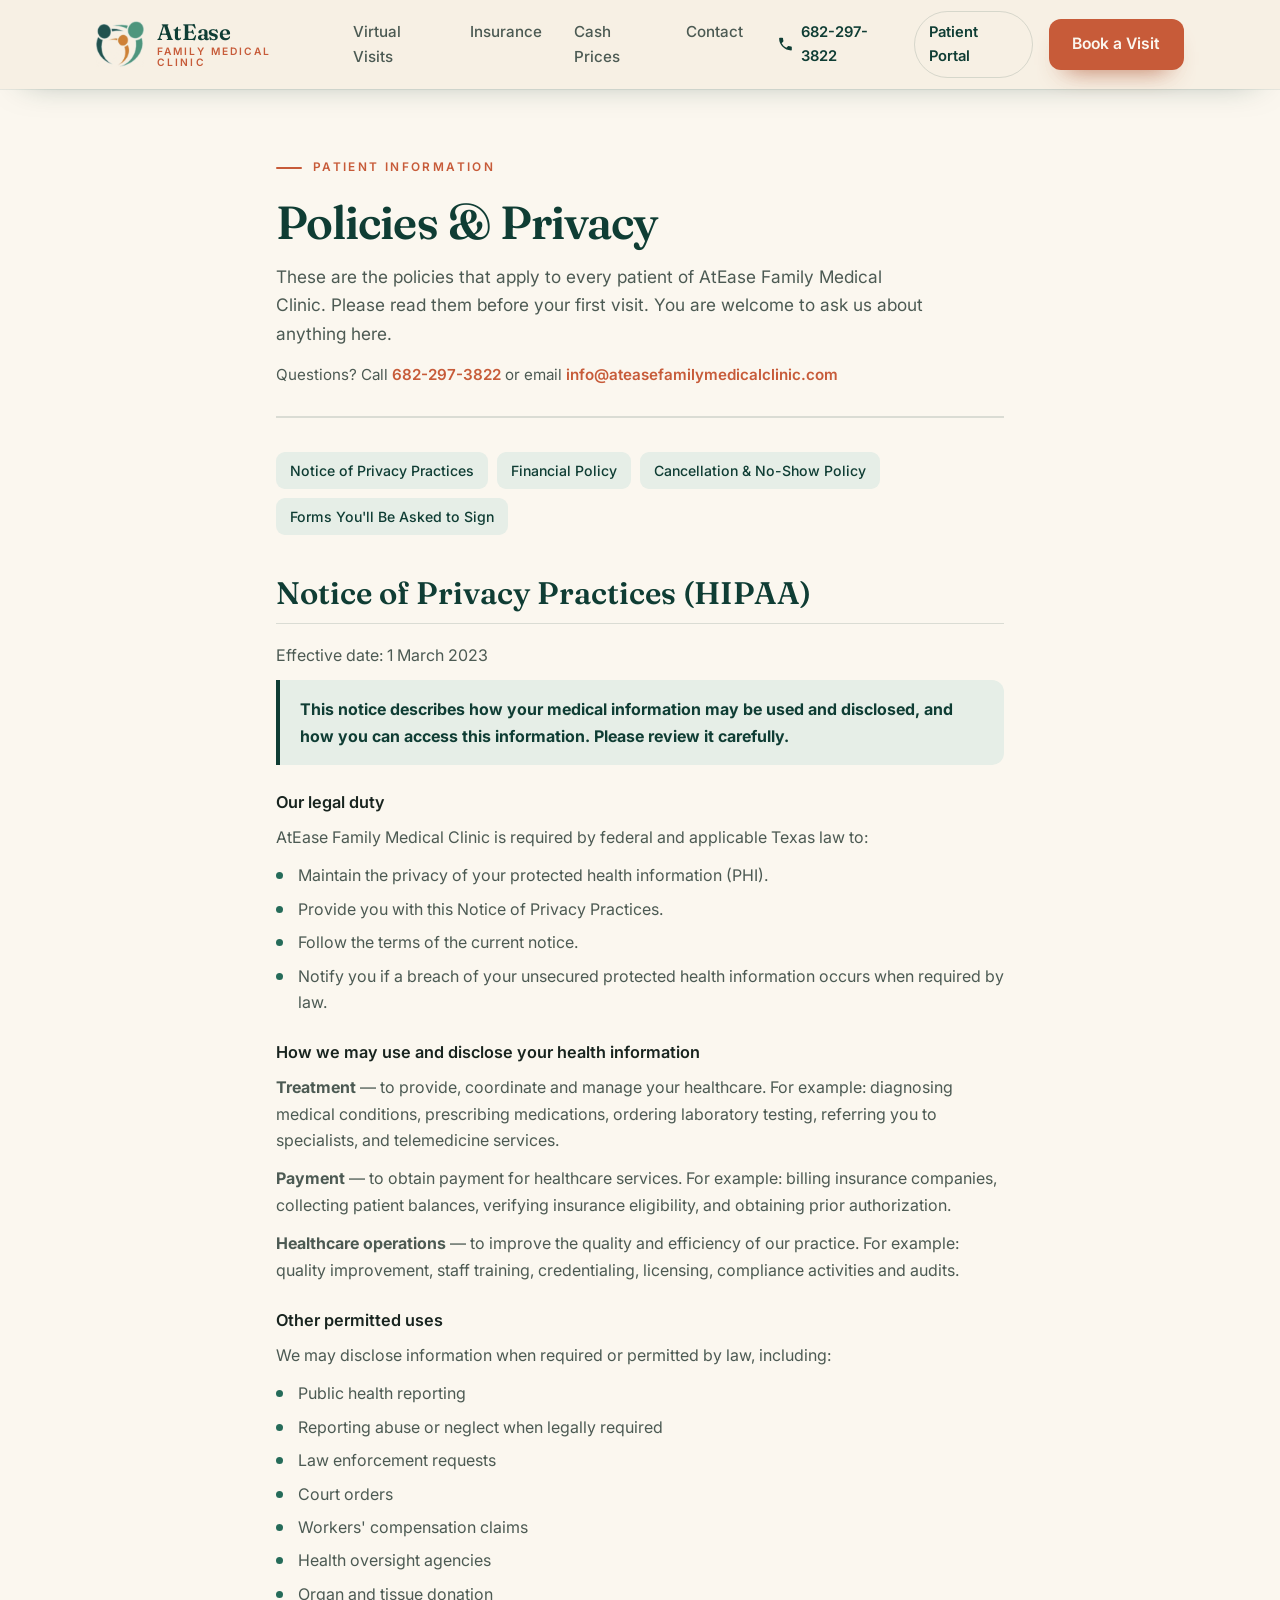
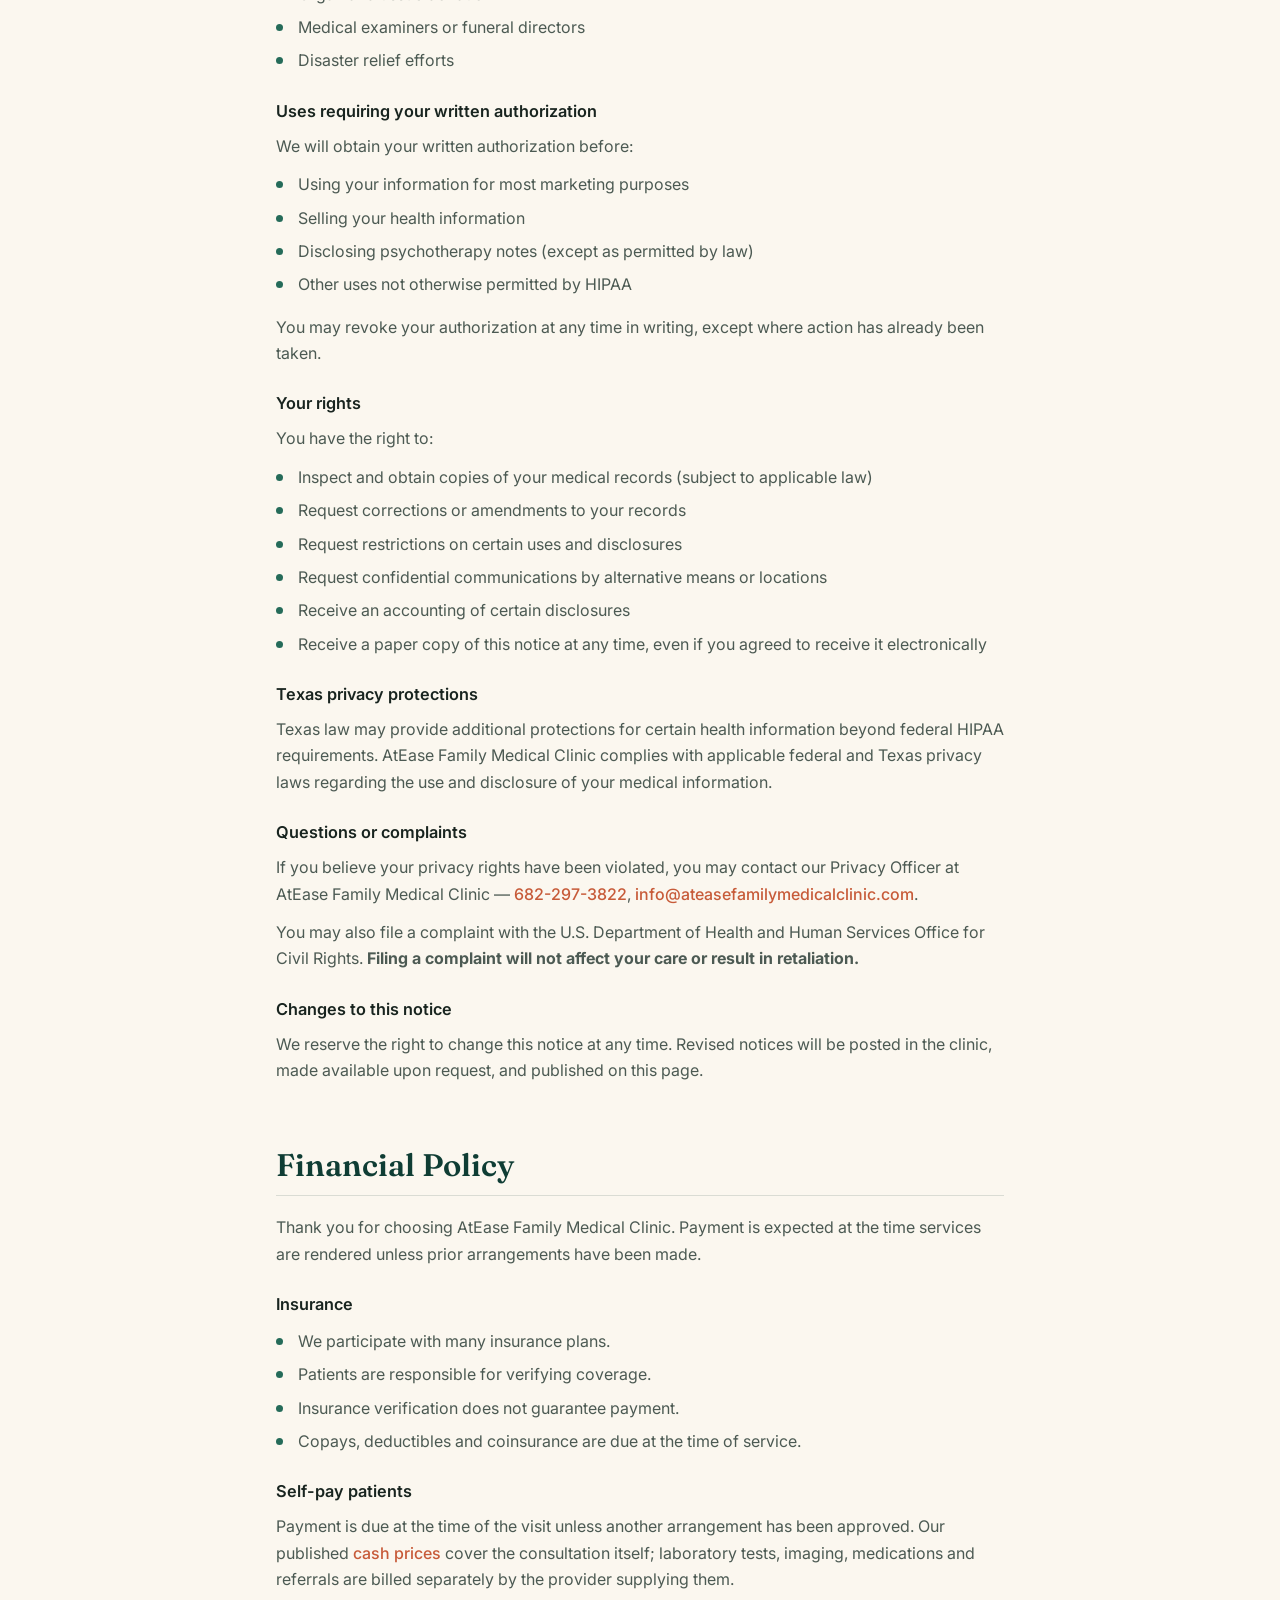
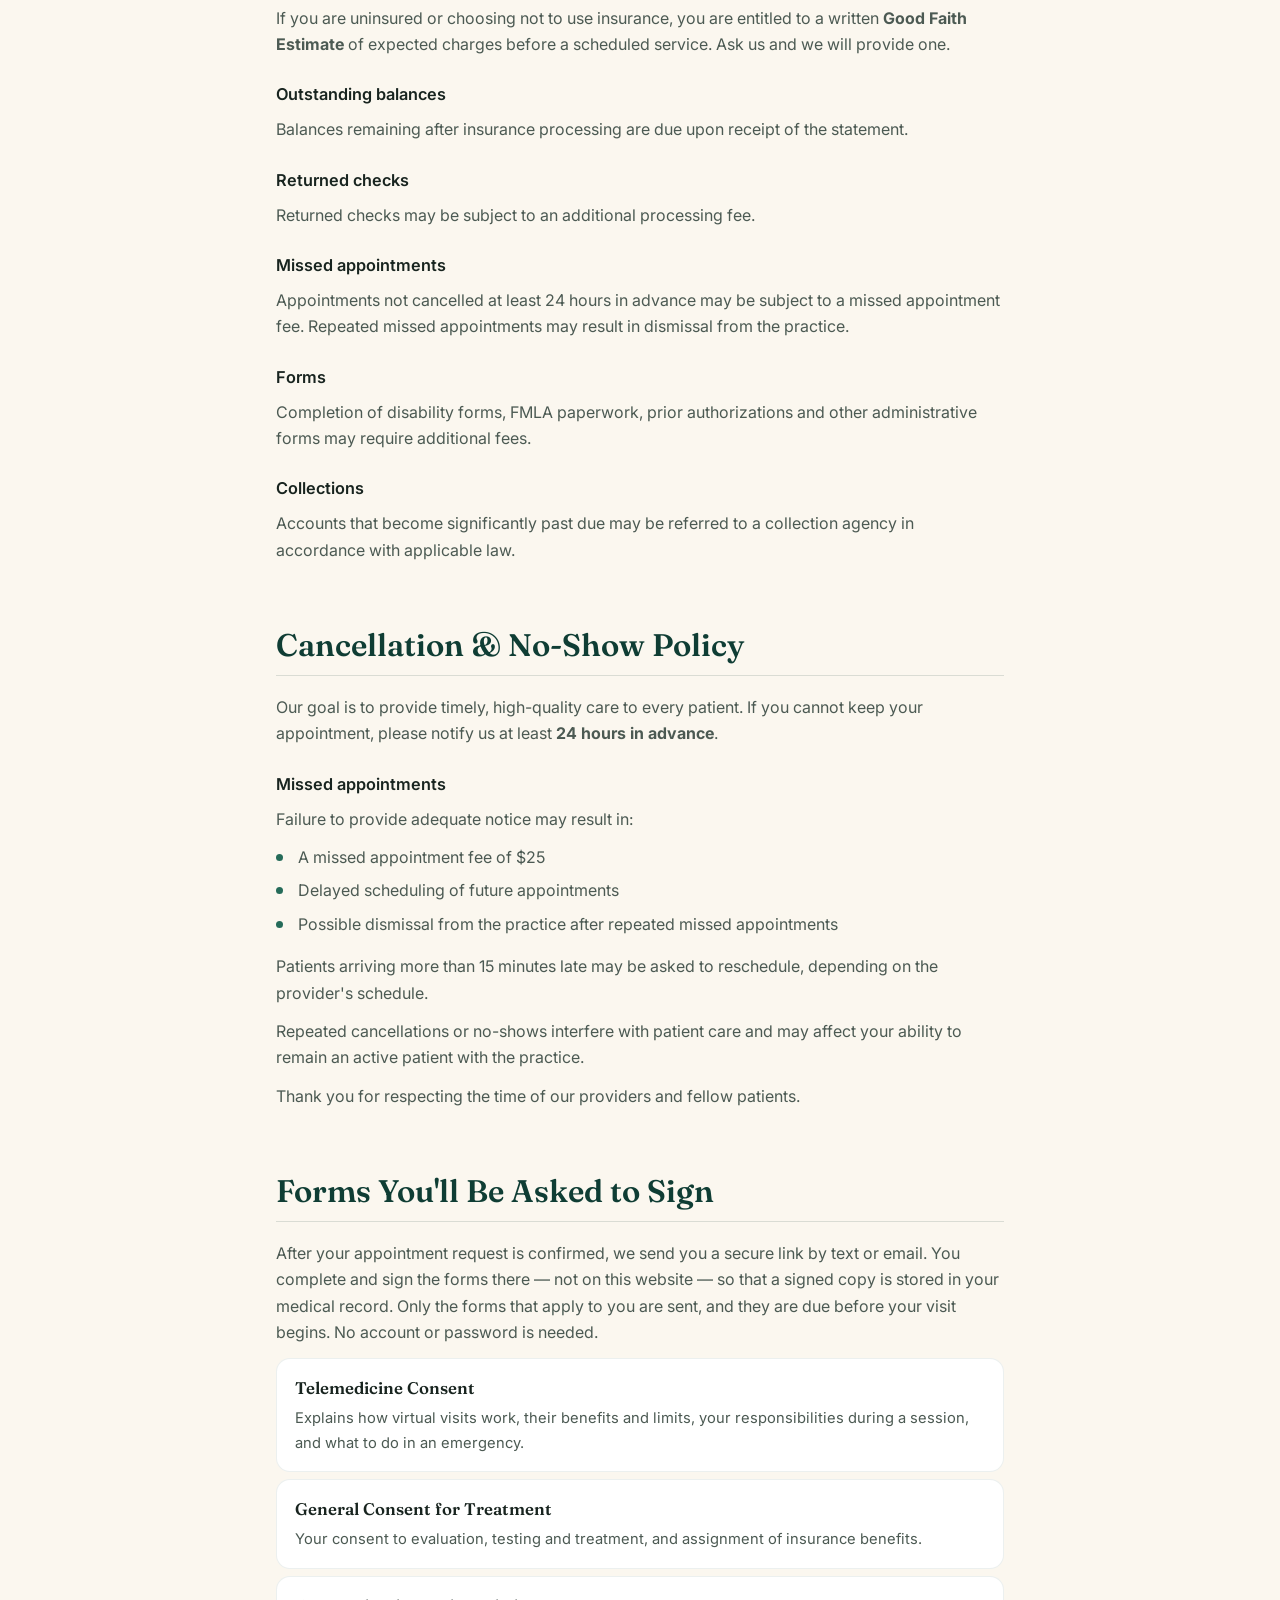
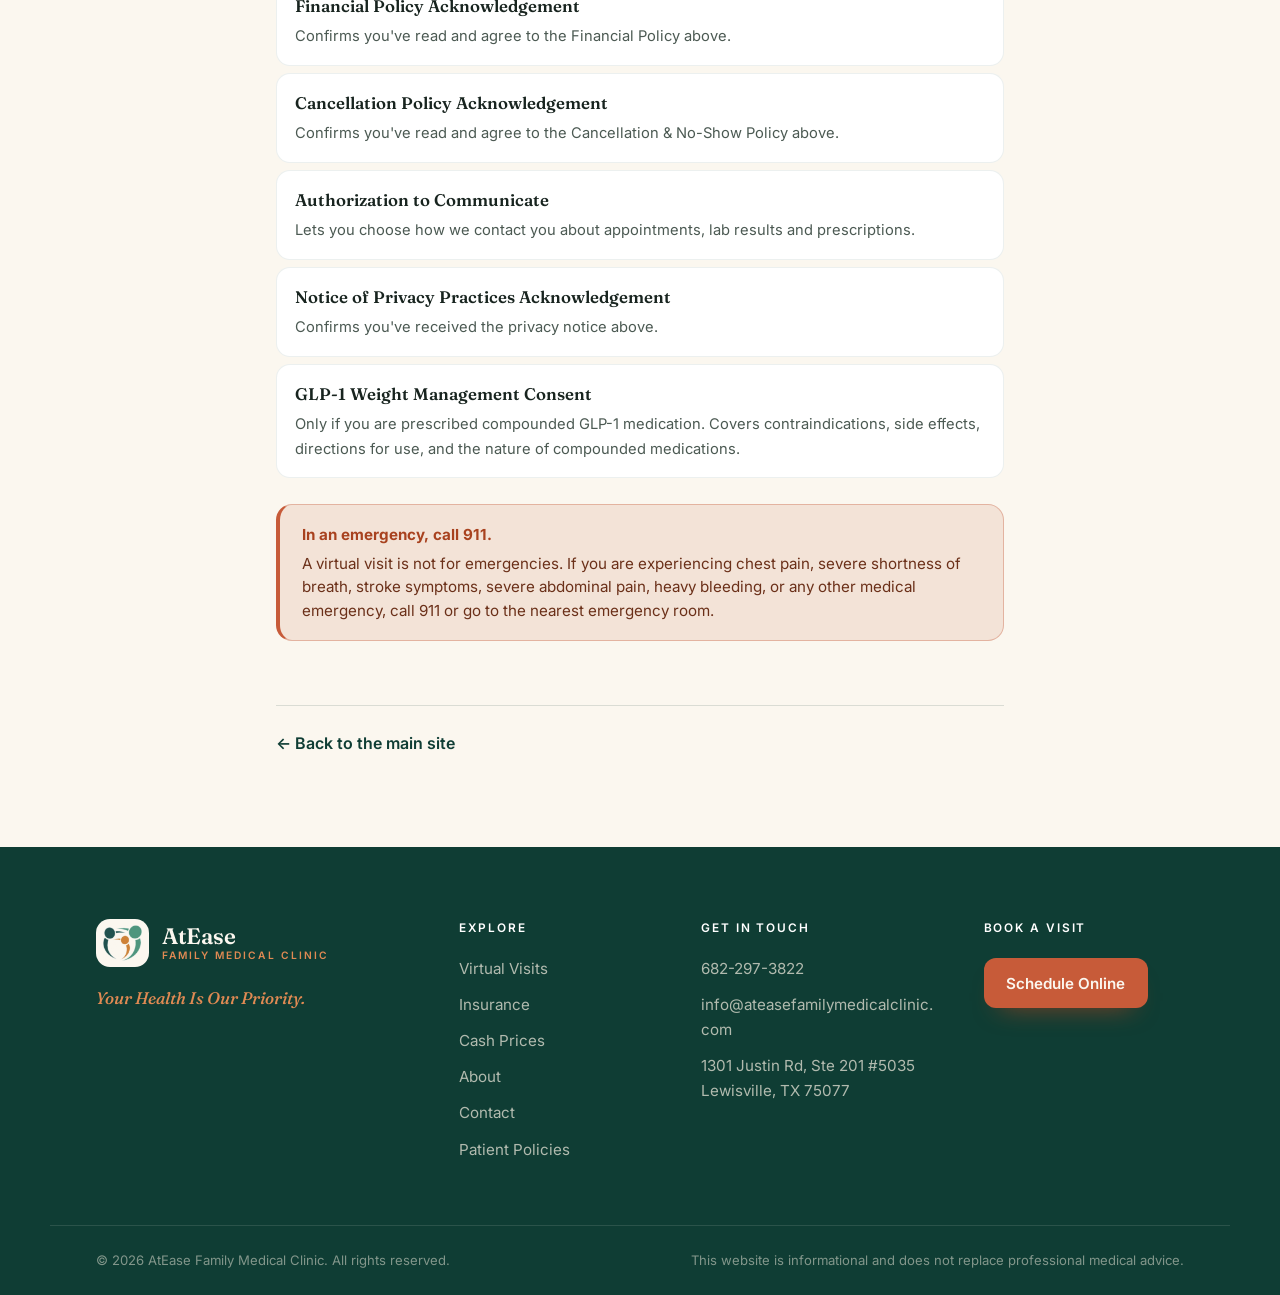
==== policies.html @ 47217fd1 "Switch booking from CharmHealth to Tebra - clinic-config.js: TEBRA_EMBED_URL points at the Tebra sch" ====
<!DOCTYPE html>
<html lang="en">
<head>
<meta charset="UTF-8" />
<meta name="viewport" content="width=device-width, initial-scale=1.0" />
<title>Patient Policies &amp; Privacy — AtEase Family Medical Clinic</title>
<meta name="description" content="Notice of Privacy Practices, Financial Policy and Cancellation Policy for AtEase Family Medical Clinic, Lewisville, TX." />
<meta name="robots" content="index, follow" />

<meta property="og:title" content="Patient Policies &amp; Privacy — AtEase Family Medical Clinic" />
<meta property="og:type" content="website" />
<meta property="og:url" content="https://ateasefamilymedicalclinic.com/policies.html" />
<meta property="og:image" content="https://ateasefamilymedicalclinic.com/og-image.png" />
<meta name="twitter:card" content="summary_large_image" />

<link rel="preconnect" href="https://fonts.googleapis.com" />
<link rel="preconnect" href="https://fonts.gstatic.com" crossorigin />
<link href="https://fonts.googleapis.com/css2?family=Fraunces:opsz,wght@9..144,400;9..144,500;9..144,600;9..144,700&family=Inter:wght@400;500;600;700&display=swap" rel="stylesheet" />
<link rel="stylesheet" href="styles.css" />
<link rel="icon" href="favicon.ico" sizes="any" />
<link rel="icon" type="image/png" sizes="32x32" href="favicon-32.png" />
<link rel="apple-touch-icon" href="apple-touch-icon.png" />
</head>
<body class="page-doc">

<!-- ===================== NAV ===================== -->
<header class="nav scrolled" id="nav">
  <div class="nav__inner">
    <a href="index.html#home" class="brand" aria-label="AtEase Family Medical Clinic home">
      <span class="brand__mark" aria-hidden="true">
        <img src="logo.png" alt="" width="133" height="123" decoding="async" />
      </span>
      <span class="brand__text">
        <span class="brand__name">AtEase</span>
        <span class="brand__sub">Family Medical Clinic</span>
      </span>
    </a>

    <nav class="nav__links" aria-label="Primary">
      <a href="index.html#services">Virtual Visits</a>
      <a href="index.html#insurance">Insurance</a>
      <a href="index.html#pricing">Cash Prices</a>
      <a href="index.html#contact">Contact</a>
    </nav>

    <div class="nav__actions">
      <a href="tel:6822973822" class="nav__phone" aria-label="Call the clinic">
        <svg viewBox="0 0 24 24" width="18" height="18" aria-hidden="true"><path fill="currentColor" d="M6.6 10.8a15 15 0 006.6 6.6l2.2-2.2a1 1 0 011-.24 11 11 0 003.5.56 1 1 0 011 1V20a1 1 0 01-1 1A17 17 0 013 4a1 1 0 011-1h3.5a1 1 0 011 1 11 11 0 00.56 3.5 1 1 0 01-.24 1z"/></svg>
        <span>682-297-3822</span>
      </a>
      <a href="#" class="nav__portal" data-portal-link target="_blank" rel="noopener">Patient Portal</a>
      <a href="index.html#book" class="btn btn--primary nav__book">Book a Visit</a>
    </div>
  </div>
</header>

<main class="doc">
  <div class="container">

    <div class="doc__head">
      <span class="section-tag">Patient Information</span>
      <h1 class="doc__title">Policies &amp; Privacy</h1>
      <p class="doc__lead">
        These are the policies that apply to every patient of AtEase Family Medical Clinic.
        Please read them before your first visit. You are welcome to ask us about anything here.
      </p>
      <p class="doc__contact">
        Questions? Call <a href="tel:6822973822">682-297-3822</a> or email
        <a href="mailto:info@ateasefamilymedicalclinic.com">info@ateasefamilymedicalclinic.com</a>
      </p>
    </div>

    <nav class="doc__toc" aria-label="On this page">
      <a href="#privacy">Notice of Privacy Practices</a>
      <a href="#financial">Financial Policy</a>
      <a href="#cancellation">Cancellation &amp; No-Show Policy</a>
      <a href="#forms">Forms You'll Be Asked to Sign</a>
    </nav>

    <!-- ============ HIPAA NOTICE ============ -->
    <section class="doc__section" id="privacy">
      <h2>Notice of Privacy Practices (HIPAA)</h2>
      <p class="doc__meta">Effective date: 1 March 2023</p>

      <p class="doc__callout"><strong>This notice describes how your medical information may be used and disclosed, and how you can access this information. Please review it carefully.</strong></p>

      <h3>Our legal duty</h3>
      <p>AtEase Family Medical Clinic is required by federal and applicable Texas law to:</p>
      <ul>
        <li>Maintain the privacy of your protected health information (PHI).</li>
        <li>Provide you with this Notice of Privacy Practices.</li>
        <li>Follow the terms of the current notice.</li>
        <li>Notify you if a breach of your unsecured protected health information occurs when required by law.</li>
      </ul>

      <h3>How we may use and disclose your health information</h3>
      <p><strong>Treatment</strong> — to provide, coordinate and manage your healthcare. For example: diagnosing medical conditions, prescribing medications, ordering laboratory testing, referring you to specialists, and telemedicine services.</p>
      <p><strong>Payment</strong> — to obtain payment for healthcare services. For example: billing insurance companies, collecting patient balances, verifying insurance eligibility, and obtaining prior authorization.</p>
      <p><strong>Healthcare operations</strong> — to improve the quality and efficiency of our practice. For example: quality improvement, staff training, credentialing, licensing, compliance activities and audits.</p>

      <h3>Other permitted uses</h3>
      <p>We may disclose information when required or permitted by law, including:</p>
      <ul>
        <li>Public health reporting</li>
        <li>Reporting abuse or neglect when legally required</li>
        <li>Law enforcement requests</li>
        <li>Court orders</li>
        <li>Workers' compensation claims</li>
        <li>Health oversight agencies</li>
        <li>Organ and tissue donation</li>
        <li>Medical examiners or funeral directors</li>
        <li>Disaster relief efforts</li>
      </ul>

      <h3>Uses requiring your written authorization</h3>
      <p>We will obtain your written authorization before:</p>
      <ul>
        <li>Using your information for most marketing purposes</li>
        <li>Selling your health information</li>
        <li>Disclosing psychotherapy notes (except as permitted by law)</li>
        <li>Other uses not otherwise permitted by HIPAA</li>
      </ul>
      <p>You may revoke your authorization at any time in writing, except where action has already been taken.</p>

      <h3>Your rights</h3>
      <p>You have the right to:</p>
      <ul>
        <li>Inspect and obtain copies of your medical records (subject to applicable law)</li>
        <li>Request corrections or amendments to your records</li>
        <li>Request restrictions on certain uses and disclosures</li>
        <li>Request confidential communications by alternative means or locations</li>
        <li>Receive an accounting of certain disclosures</li>
        <li>Receive a paper copy of this notice at any time, even if you agreed to receive it electronically</li>
      </ul>

      <h3>Texas privacy protections</h3>
      <p>Texas law may provide additional protections for certain health information beyond federal HIPAA requirements. AtEase Family Medical Clinic complies with applicable federal and Texas privacy laws regarding the use and disclosure of your medical information.</p>

      <h3>Questions or complaints</h3>
      <p>If you believe your privacy rights have been violated, you may contact our Privacy Officer at AtEase Family Medical Clinic — <a href="tel:6822973822">682-297-3822</a>, <a href="mailto:info@ateasefamilymedicalclinic.com">info@ateasefamilymedicalclinic.com</a>.</p>
      <p>You may also file a complaint with the U.S. Department of Health and Human Services Office for Civil Rights. <strong>Filing a complaint will not affect your care or result in retaliation.</strong></p>

      <h3>Changes to this notice</h3>
      <p>We reserve the right to change this notice at any time. Revised notices will be posted in the clinic, made available upon request, and published on this page.</p>
    </section>

    <!-- ============ FINANCIAL POLICY ============ -->
    <section class="doc__section" id="financial">
      <h2>Financial Policy</h2>
      <p>Thank you for choosing AtEase Family Medical Clinic. Payment is expected at the time services are rendered unless prior arrangements have been made.</p>

      <h3>Insurance</h3>
      <ul>
        <li>We participate with many insurance plans.</li>
        <li>Patients are responsible for verifying coverage.</li>
        <li>Insurance verification does not guarantee payment.</li>
        <li>Copays, deductibles and coinsurance are due at the time of service.</li>
      </ul>

      <h3>Self-pay patients</h3>
      <p>Payment is due at the time of the visit unless another arrangement has been approved. Our published <a href="index.html#pricing">cash prices</a> cover the consultation itself; laboratory tests, imaging, medications and referrals are billed separately by the provider supplying them.</p>
      <p>If you are uninsured or choosing not to use insurance, you are entitled to a written <strong>Good Faith Estimate</strong> of expected charges before a scheduled service. Ask us and we will provide one.</p>

      <h3>Outstanding balances</h3>
      <p>Balances remaining after insurance processing are due upon receipt of the statement.</p>

      <h3>Returned checks</h3>
      <p>Returned checks may be subject to an additional processing fee.</p>

      <h3>Missed appointments</h3>
      <p>Appointments not cancelled at least 24 hours in advance may be subject to a missed appointment fee. Repeated missed appointments may result in dismissal from the practice.</p>

      <h3>Forms</h3>
      <p>Completion of disability forms, FMLA paperwork, prior authorizations and other administrative forms may require additional fees.</p>

      <h3>Collections</h3>
      <p>Accounts that become significantly past due may be referred to a collection agency in accordance with applicable law.</p>
    </section>

    <!-- ============ CANCELLATION ============ -->
    <section class="doc__section" id="cancellation">
      <h2>Cancellation &amp; No-Show Policy</h2>
      <p>Our goal is to provide timely, high-quality care to every patient. If you cannot keep your appointment, please notify us at least <strong>24 hours in advance</strong>.</p>

      <h3>Missed appointments</h3>
      <p>Failure to provide adequate notice may result in:</p>
      <ul>
        <li>A missed appointment fee<span id="missedFee"> of $25</span></li>
        <li>Delayed scheduling of future appointments</li>
        <li>Possible dismissal from the practice after repeated missed appointments</li>
      </ul>
      <p>Patients arriving more than 15 minutes late may be asked to reschedule, depending on the provider's schedule.</p>
      <p>Repeated cancellations or no-shows interfere with patient care and may affect your ability to remain an active patient with the practice.</p>
      <p>Thank you for respecting the time of our providers and fellow patients.</p>
    </section>

    <!-- ============ FORMS ============ -->
    <section class="doc__section" id="forms">
      <h2>Forms You'll Be Asked to Sign</h2>
      <p>
        After your appointment request is confirmed, we send you a secure link by text or email.
        You complete and sign the forms there — not on this website — so that a signed copy is stored
        in your medical record. Only the forms that apply to you are sent, and they are due before
        your visit begins. No account or password is needed.
      </p>

      <ul class="doc__forms">
        <li>
          <strong>Telemedicine Consent</strong>
          <span>Explains how virtual visits work, their benefits and limits, your responsibilities during a session, and what to do in an emergency.</span>
        </li>
        <li>
          <strong>General Consent for Treatment</strong>
          <span>Your consent to evaluation, testing and treatment, and assignment of insurance benefits.</span>
        </li>
        <li>
          <strong>Financial Policy Acknowledgement</strong>
          <span>Confirms you've read and agree to the Financial Policy above.</span>
        </li>
        <li>
          <strong>Cancellation Policy Acknowledgement</strong>
          <span>Confirms you've read and agree to the Cancellation &amp; No-Show Policy above.</span>
        </li>
        <li>
          <strong>Authorization to Communicate</strong>
          <span>Lets you choose how we contact you about appointments, lab results and prescriptions.</span>
        </li>
        <li>
          <strong>Notice of Privacy Practices Acknowledgement</strong>
          <span>Confirms you've received the privacy notice above.</span>
        </li>
        <li>
          <strong>GLP-1 Weight Management Consent</strong>
          <span>Only if you are prescribed compounded GLP-1 medication. Covers contraindications, side effects, directions for use, and the nature of compounded medications.</span>
        </li>
      </ul>

      <div class="doc__emergency" role="note">
        <strong>In an emergency, call 911.</strong>
        A virtual visit is not for emergencies. If you are experiencing chest pain, severe shortness of
        breath, stroke symptoms, severe abdominal pain, heavy bleeding, or any other medical emergency,
        call 911 or go to the nearest emergency room.
      </div>
    </section>

    <p class="doc__back"><a href="index.html">&larr; Back to the main site</a></p>

  </div>
</main>

<!-- ===================== FOOTER ===================== -->
<footer class="footer">
  <div class="container footer__inner">
    <div class="footer__brand">
      <a href="index.html#home" class="brand brand--light">
        <span class="brand__mark" aria-hidden="true">
          <img src="logo.png" alt="" width="133" height="123" decoding="async" />
        </span>
        <span class="brand__text">
          <span class="brand__name">AtEase</span>
          <span class="brand__sub">Family Medical Clinic</span>
        </span>
      </a>
      <p class="footer__tag">Your Health Is Our Priority.</p>
    </div>

    <nav class="footer__col" aria-label="Footer">
      <h5>Explore</h5>
      <a href="index.html#services">Virtual Visits</a>
      <a href="index.html#insurance">Insurance</a>
      <a href="index.html#pricing">Cash Prices</a>
      <a href="index.html#about">About</a>
      <a href="index.html#contact">Contact</a>
      <a href="policies.html">Patient Policies</a>
    </nav>

    <div class="footer__col">
      <h5>Get in touch</h5>
      <a href="tel:6822973822">682-297-3822</a>
      <a href="mailto:info@ateasefamilymedicalclinic.com">info@ateasefamilymedicalclinic.com</a>
      <span>1301 Justin Rd, Ste 201 #5035<br>Lewisville, TX 75077</span>
    </div>

    <div class="footer__col">
      <h5>Book a visit</h5>
      <a href="index.html#book" class="footer__book btn btn--primary">Schedule Online</a>
    </div>
  </div>
  <div class="footer__bar">
    <p>© <span id="year"></span> AtEase Family Medical Clinic. All rights reserved.</p>
    <p class="footer__fine">This website is informational and does not replace professional medical advice.</p>
  </div>
</footer>

<script src="clinic-config.js"></script>
<script>
  document.getElementById('year').textContent = new Date().getFullYear();

  /* Missed-appointment fee is published only once the practice confirms
     the amount. Set MISSED_APPOINTMENT_FEE in clinic-config.js. */
  (function () {
    var cfg = window.ATEASE || {};
    var fee = cfg.MISSED_APPOINTMENT_FEE;
    var el = document.getElementById('missedFee');
    if (el && typeof fee === 'number' && fee > 0) {
      el.textContent = ' of $' + fee;
    }
  })();
</script>
</body>
</html>
---- styles.css ----
/* =========================================================
   AtEase Family Medical Clinic — Warm Editorial
   Custom design system. Fraunces + Inter. No frameworks.
   ========================================================= */

:root{
  --forest:#0F3D34;
  --pine:#1C5A4C;
  --moss:#256B59;
  --sage:#CFDED6;
  --sage-soft:#E6EEE7;
  --clay:#C75B39;
  --clay-dark:#A8421F;
  --clay-soft:#E08A53;
  --clay-tint:#F3E3D7;
  --bone:#F6EFE2;
  --bone-2:#FBF7EF;
  --paper:#FFFFFF;
  --ink:#18241F;
  --ink-soft:#4C5A53;
  --muted:#8B958E;
  --line:rgba(15,61,52,0.14);
  --line-soft:rgba(15,61,52,0.08);

  --maxw:1180px;
  --r-lg:26px;
  --r:16px;
  --r-sm:12px;
  --shadow-sm:0 2px 10px rgba(15,61,52,.06);
  --shadow:0 22px 50px -28px rgba(15,61,52,.45);

  --display:'Fraunces',Georgia,serif;
  --body:'Inter',system-ui,sans-serif;
  --ease:cubic-bezier(.22,.61,.36,1);
}

*,*::before,*::after{box-sizing:border-box;margin:0;padding:0}
html{scroll-behavior:smooth;-webkit-text-size-adjust:100%;overflow-x:hidden}
body{
  font-family:var(--body);color:var(--ink);background:var(--bone);
  line-height:1.65;overflow-x:hidden;-webkit-font-smoothing:antialiased;
}
img{max-width:100%;display:block}
a{color:inherit;text-decoration:none}
ul{list-style:none}

.container{width:100%;max-width:var(--maxw);margin:0 auto;padding:0 clamp(22px,5vw,46px)}
.section{padding:clamp(72px,10vw,128px) 0}

/* ---------- Editorial label ---------- */
.section-tag{
  display:inline-flex;align-items:center;gap:11px;
  font-family:var(--body);font-weight:600;font-size:.74rem;
  letter-spacing:.2em;text-transform:uppercase;color:var(--clay);
  margin-bottom:20px;
}
.section-tag::before{content:"";width:26px;height:2px;background:var(--clay);border-radius:2px}
.section-tag--light{color:var(--clay-soft)}
.section-tag--light::before{background:var(--clay-soft)}

.section-title{
  font-family:var(--display);font-weight:600;
  font-size:clamp(1.9rem,4vw,3rem);line-height:1.08;
  letter-spacing:-.015em;color:var(--ink);
}
.section-title em{font-style:italic;color:var(--clay)}
.section-lead{margin-top:18px;font-size:clamp(1.02rem,1.3vw,1.14rem);color:var(--ink-soft);max-width:56ch}
.section-head{max-width:760px;margin-bottom:clamp(40px,5vw,64px)}
.muted{color:var(--muted);font-size:.85em}

/* ---------- Buttons (solid, no gradient) ---------- */
.btn{
  display:inline-flex;align-items:center;gap:.55em;
  font-family:var(--body);font-weight:600;font-size:.98rem;
  padding:.82em 1.5em;border-radius:12px;cursor:pointer;border:0;
  transition:transform .25s var(--ease),box-shadow .25s var(--ease),background .25s var(--ease),color .25s;
  white-space:nowrap;
}
.btn svg{transition:transform .25s var(--ease)}
.btn--lg{padding:1.02em 1.85em;font-size:1.04rem}
.btn--primary{background:var(--clay);color:var(--bone-2);box-shadow:0 14px 26px -16px rgba(167,66,31,.9)}
.btn--primary:hover{background:var(--clay-dark);transform:translateY(-2px)}
.btn--primary:hover svg{transform:translateX(4px)}
.btn--ghost{background:transparent;color:var(--forest);box-shadow:inset 0 0 0 1.5px var(--line)}
.btn--ghost:hover{background:var(--paper);box-shadow:inset 0 0 0 1.5px var(--forest);transform:translateY(-2px)}
.btn--ghost-light{color:var(--bone-2);box-shadow:inset 0 0 0 1.5px rgba(246,239,226,.4)}
.btn--ghost-light:hover{background:rgba(246,239,226,.1);box-shadow:inset 0 0 0 1.5px rgba(246,239,226,.7)}

/* =========================================================
   NAV
   ========================================================= */
.nav{position:fixed;top:0;left:0;right:0;z-index:100;padding:18px 0;
  transition:background .3s var(--ease),box-shadow .3s var(--ease),padding .3s var(--ease)}
.nav.scrolled{
  background:rgba(246,239,226,.86);backdrop-filter:blur(14px);-webkit-backdrop-filter:blur(14px);
  box-shadow:0 1px 0 var(--line-soft),0 14px 34px -26px rgba(15,61,52,.5);padding:11px 0;
}
.nav__inner{width:100%;max-width:var(--maxw);margin:0 auto;padding:0 clamp(22px,5vw,46px);
  display:flex;align-items:center;justify-content:space-between;gap:20px;position:relative;z-index:120}
.brand{display:flex;align-items:center;gap:13px}
.brand__mark{display:flex;align-items:center}
.brand__mark img{display:block;width:auto;height:46px}
.brand--light .brand__mark{background:var(--bone-2);border-radius:14px;padding:6px 7px}
.brand--light .brand__mark img{height:36px}
@media (max-width:640px){.brand__mark img{height:40px}}
.brand__text{display:flex;flex-direction:column;line-height:1.04}
.brand__name{font-family:var(--display);font-weight:600;font-size:1.4rem;color:var(--forest);letter-spacing:-.01em}
.brand__sub{font-size:.64rem;letter-spacing:.2em;text-transform:uppercase;color:var(--clay);font-weight:600;margin-top:2px}
.brand--light .brand__name{color:var(--bone-2)}
.brand--light .brand__sub{color:var(--clay-soft)}

.nav__links{display:flex;gap:4px}
.nav__links a{font-family:var(--body);font-weight:500;font-size:.95rem;color:var(--ink-soft);
  padding:.5em .9em;border-radius:9px;transition:color .2s,background .2s}
.nav__links a:hover{color:var(--forest);background:rgba(15,61,52,.06)}

.nav__actions{display:flex;align-items:center;gap:16px}
.nav__phone{display:inline-flex;align-items:center;gap:7px;color:var(--forest);font-weight:600;font-size:.92rem}
.nav__phone:hover{color:var(--clay)}

.nav__toggle{display:none;flex-direction:column;gap:5px;background:none;border:0;cursor:pointer;padding:8px}
.nav__toggle span{width:24px;height:2.5px;background:var(--forest);border-radius:2px;transition:transform .3s var(--ease),opacity .3s}
.nav__toggle.open span:nth-child(1){transform:translateY(7.5px) rotate(45deg)}
.nav__toggle.open span:nth-child(2){opacity:0}
.nav__toggle.open span:nth-child(3){transform:translateY(-7.5px) rotate(-45deg)}

.nav__mobile{position:fixed;inset:0;width:100%;height:100dvh;background:var(--forest);
  display:flex;flex-direction:column;gap:2px;justify-content:center;padding:96px 40px 48px;z-index:90;
  opacity:0;visibility:hidden;transform:translateY(-10px);
  transition:opacity .3s var(--ease),transform .35s var(--ease),visibility .3s}
.nav__mobile.open{opacity:1;visibility:visible;transform:none}
.nav__toggle.open span{background:var(--bone-2)}
.nav:has(.nav__mobile.open){background:transparent;box-shadow:none;backdrop-filter:none;-webkit-backdrop-filter:none}
.nav:has(.nav__mobile.open) .brand__name{color:var(--bone-2)}
.nav:has(.nav__mobile.open) .brand__sub{color:var(--clay-soft)}
.nav__mobile a{color:var(--bone-2);font-family:var(--display);font-weight:500;font-size:1.4rem;padding:.5em 0;border-bottom:1px solid rgba(246,239,226,.1)}
.nav__mobile a:hover{color:var(--clay-soft)}
.nav__mobile .nav__mobile-phone{color:var(--clay-soft);font-family:var(--body);font-size:1.05rem}
.nav__mobile .btn{margin-top:24px;justify-content:center;border-bottom:0}

/* =========================================================
   HERO (light, editorial, asymmetric)
   ========================================================= */
.hero{position:relative;background:
   radial-gradient(120% 80% at 88% 8%,var(--bone-2) 0%,var(--bone) 46%,#F0E6D4 100%);
  padding:clamp(120px,16vw,170px) 0 clamp(60px,8vw,96px);overflow:hidden}
.hero::before{content:"";position:absolute;top:-10%;right:-6%;width:46vw;height:46vw;max-width:640px;max-height:640px;
  background:radial-gradient(circle,rgba(199,91,57,.08),transparent 68%);pointer-events:none}
.hero__inner{position:relative;z-index:1;display:grid;grid-template-columns:1.05fr .95fr;gap:clamp(32px,5vw,72px);align-items:center}

.eyebrow{display:inline-flex;align-items:center;gap:10px;font-weight:600;font-size:.82rem;
  letter-spacing:.02em;color:var(--ink-soft);margin-bottom:26px}
.eyebrow .dot{width:9px;height:9px;border-radius:50%;background:var(--clay);
  box-shadow:0 0 0 0 rgba(199,91,57,.5);animation:ping 2.4s infinite}
@keyframes ping{0%{box-shadow:0 0 0 0 rgba(199,91,57,.45)}70%{box-shadow:0 0 0 11px rgba(199,91,57,0)}100%{box-shadow:0 0 0 0 rgba(199,91,57,0)}}

.hero__title{font-family:var(--display);font-weight:600;font-size:clamp(2.5rem,5.6vw,4.1rem);
  line-height:1.04;letter-spacing:-.02em;color:var(--forest);max-width:14ch}
.hero__title em{font-style:italic;color:var(--clay)}
.hero__lead{margin-top:24px;max-width:50ch;font-size:clamp(1.05rem,1.4vw,1.2rem);color:var(--ink-soft)}
.hero__cta{display:flex;flex-wrap:wrap;gap:14px;margin-top:34px}

.hero__trust{display:flex;gap:0;margin-top:48px;flex-wrap:wrap}
.hero__trust li{display:flex;flex-direction:column;padding:0 clamp(18px,2.4vw,30px)}
.hero__trust li:first-child{padding-left:0}
.hero__trust li+li{border-left:1px solid var(--line)}
.hero__trust strong{font-family:var(--display);font-weight:600;font-size:1.7rem;color:var(--clay);line-height:1.1}
.hero__trust span{font-size:.84rem;color:var(--ink-soft);margin-top:2px;max-width:13ch}

.hero__art{justify-self:end;width:100%;max-width:460px}
.hero__art svg{width:100%;height:auto;filter:drop-shadow(0 40px 60px rgba(15,61,52,.22))}

/* =========================================================
   MISSION
   ========================================================= */
.mission{background:var(--forest);color:var(--bone-2);padding:clamp(64px,9vw,108px) 0;position:relative;overflow:hidden}
.mission::after{content:"";position:absolute;right:-80px;top:-80px;width:320px;height:320px;border-radius:50%;
  background:radial-gradient(circle,rgba(224,138,83,.16),transparent 66%)}
.mission__inner{position:relative;max-width:920px}
.mission .section-tag{color:var(--clay-soft)}
.mission .section-tag::before{background:var(--clay-soft)}
.mission__text{font-family:var(--display);font-weight:500;font-size:clamp(1.5rem,3.2vw,2.4rem);
  line-height:1.28;letter-spacing:-.01em;color:#fff;margin-top:8px}
.mission__text em{font-style:italic;color:var(--clay-soft)}

/* =========================================================
   SERVICES (editorial numbered cards)
   ========================================================= */
.services{background:var(--bone)}
.services__grid{display:grid;grid-template-columns:repeat(5,1fr);gap:0;
  border-top:1px solid var(--line);border-left:1px solid var(--line)}
.scard{position:relative;display:flex;flex-direction:column;min-height:188px;
  padding:26px 22px;background:transparent;
  border-right:1px solid var(--line);border-bottom:1px solid var(--line);
  transition:background .3s var(--ease)}
.scard:hover{background:var(--paper)}
.scard__num{font-family:var(--display);font-weight:500;font-size:.82rem;color:var(--clay);letter-spacing:.05em;margin-bottom:16px}
.scard__icon{width:42px;height:42px;display:grid;place-items:center;color:var(--forest);
  margin-bottom:14px;transition:color .3s,transform .3s var(--ease)}
.scard:hover .scard__icon{color:var(--clay);transform:translateY(-2px)}
.scard__title{font-family:var(--display);font-weight:600;font-size:1.12rem;color:var(--ink);line-height:1.18}
.scard__desc{margin-top:7px;font-size:.88rem;color:var(--ink-soft)}
.scard::after{content:"";position:absolute;left:0;bottom:-1px;height:2px;width:0;background:var(--clay);transition:width .35s var(--ease)}
.scard:hover::after{width:100%}

/* virtual-visit components */
.vsteps{display:grid;grid-template-columns:repeat(3,1fr);gap:18px;margin-bottom:clamp(40px,5vw,56px)}
.vstep{background:var(--paper);border:1px solid var(--line-soft);border-radius:18px;padding:26px 24px;transition:transform .3s var(--ease),box-shadow .3s}
.vstep:hover{transform:translateY(-4px);box-shadow:var(--shadow-sm)}
.vstep__n{display:inline-grid;place-items:center;width:40px;height:40px;border-radius:50%;background:var(--forest);color:var(--bone-2);font-family:var(--display);font-weight:600;font-size:1.05rem;margin-bottom:16px}
.vstep h4{font-family:var(--display);font-weight:600;font-size:1.14rem;color:var(--ink);margin-bottom:6px}
.vstep p{font-size:.92rem;color:var(--ink-soft)}

.vsub{font-family:var(--display);font-weight:600;font-size:clamp(1.3rem,2.4vw,1.6rem);color:var(--ink);text-align:center;margin:0 0 26px}

.vnotes{margin-top:26px;background:var(--bone-2);border:1px solid var(--line-soft);border-radius:18px;padding:24px 26px}
.vnotes__title{font-family:var(--display);font-weight:600;font-size:1.08rem;color:var(--ink);margin-bottom:12px}
.vnotes ul{display:grid;gap:9px}
.vnotes li{position:relative;padding-left:22px;color:var(--ink-soft);font-size:.95rem}
.vnotes li::before{content:"";position:absolute;left:0;top:9px;width:7px;height:7px;border-radius:50%;background:var(--moss)}

.emergency{display:flex;gap:15px;align-items:flex-start;margin-top:18px;
  background:var(--clay-tint);border:1px solid rgba(199,91,57,.35);border-left:4px solid var(--clay);
  border-radius:16px;padding:18px 22px}
.emergency__icon{color:var(--clay);flex:none;margin-top:1px}
.emergency p{color:#6b3019;font-size:.95rem;line-height:1.55}
.emergency strong{color:var(--clay-dark)}

/* =========================================================
   INSURANCE
   ========================================================= */
.insurance{background:var(--bone-2)}
.ins-grid{display:grid;grid-template-columns:repeat(auto-fit,minmax(186px,1fr));gap:14px}
.ins-chip{display:flex;align-items:center;gap:13px;background:var(--paper);
  border:1px solid var(--line-soft);border-radius:14px;padding:14px 16px;
  transition:transform .25s var(--ease),box-shadow .25s,border-color .25s}
.ins-chip:hover{transform:translateY(-4px);box-shadow:var(--shadow-sm);border-color:var(--sage)}
.ins-mono{width:42px;height:42px;flex:none;border-radius:11px;display:grid;place-items:center;
  font-family:var(--display);font-weight:600;font-size:.9rem;color:var(--bone-2);background:var(--forest)}
.ins-name{flex:1;min-width:0;overflow-wrap:break-word;font-weight:600;font-size:.95rem;color:var(--ink);line-height:1.2}
.ins-check{flex:none;color:var(--moss);opacity:.5;transition:opacity .25s}
.ins-chip:hover .ins-check{opacity:1}

.cash-banner{position:relative;overflow:hidden;margin-top:clamp(30px,4vw,44px);
  display:grid;grid-template-columns:1fr auto;align-items:center;gap:clamp(28px,5vw,56px);
  background:var(--forest);color:var(--bone-2);border-radius:var(--r-lg);
  padding:clamp(32px,4vw,50px) clamp(30px,4vw,56px)}
.cash-banner::before{content:"";position:absolute;right:-60px;top:50%;transform:translateY(-50%);
  width:300px;height:300px;border-radius:50%;background:radial-gradient(circle,rgba(224,138,83,.18),transparent 66%)}
.cash-banner__deco{display:none}
.cash-banner__main{position:relative;z-index:1;max-width:62ch}
.cash-banner__badge{display:inline-flex;align-items:center;gap:9px;font-weight:600;font-size:.74rem;
  letter-spacing:.18em;text-transform:uppercase;color:var(--clay-soft);margin-bottom:15px}
.cash-banner__badge::before{content:"";width:22px;height:2px;background:var(--clay-soft)}
.cash-banner__title{font-family:var(--display);font-weight:600;font-size:clamp(1.5rem,2.7vw,2.1rem);color:#fff;line-height:1.12;margin-bottom:12px}
.cash-banner__title em{font-style:italic;color:var(--clay-soft)}
.cash-banner__text{color:rgba(246,239,226,.84);margin-bottom:20px;font-size:1.04rem}
.cash-banner__feats{display:flex;flex-wrap:wrap;gap:10px 24px}
.cash-banner__feats li{display:flex;align-items:center;gap:9px;font-weight:500;font-size:.93rem;color:rgba(246,239,226,.95)}
.cash-banner__feats svg{flex:none;color:var(--clay-soft)}
.cash-banner__side{position:relative;z-index:1;display:flex;flex-direction:column;align-items:flex-start;gap:14px}
.cash-banner__call{font-size:.9rem;color:rgba(246,239,226,.78)}
.cash-banner__call a{color:var(--clay-soft);font-weight:600}
.cash-banner__call a:hover{color:#fff}

/* =========================================================
   ABOUT
   ========================================================= */
.about{background:var(--bone)}
.about__inner{display:grid;grid-template-columns:1fr;gap:clamp(36px,5vw,76px);align-items:center;max-width:860px}
.about__visual{display:flex;justify-content:center}
.provider-card{position:relative;width:100%;max-width:330px;text-align:center;
  background:var(--paper);border:1px solid var(--line-soft);border-radius:var(--r-lg);padding:36px 30px;box-shadow:var(--shadow)}
.provider-card__avatar{position:relative;width:148px;height:148px;margin:0 auto 22px}
.provider-card__avatar svg{width:100%;height:100%}
.provider-card__name{font-family:var(--display);font-weight:600;font-size:1.3rem;color:var(--ink)}
.provider-card__role{font-size:.9rem;color:var(--moss);font-weight:500;margin-top:3px}
.provider-card__chips{display:flex;flex-wrap:wrap;gap:8px;justify-content:center;margin-top:20px}
.provider-card__chips span{font-size:.76rem;font-weight:500;background:var(--sage-soft);color:var(--forest);padding:.42em .85em;border-radius:8px}

.about__text{margin-top:18px;color:var(--ink-soft);font-size:1.06rem}
.about__values{display:grid;grid-template-columns:repeat(3,1fr);gap:18px;margin-top:36px}
.valuecard{padding:22px 20px;border-radius:var(--r);background:var(--bone-2);border:1px solid var(--line-soft);
  transition:transform .3s var(--ease),box-shadow .3s}
.valuecard:hover{transform:translateY(-5px);box-shadow:var(--shadow-sm)}
.valuecard__icon{width:44px;height:44px;border-radius:11px;display:grid;place-items:center;background:var(--clay-tint);color:var(--clay);margin-bottom:14px}
.valuecard h4{font-family:var(--display);font-weight:600;font-size:1.04rem;color:var(--ink)}
.valuecard p{font-size:.88rem;color:var(--ink-soft);margin-top:5px}

/* =========================================================
   TEAM
   ========================================================= */
.team{background:var(--bone-2)}
.team__inner{max-width:860px}
.team .section-title{margin-bottom:28px}
.team-card{display:flex;gap:26px;align-items:flex-start;background:var(--paper);
  border:1px solid var(--line-soft);border-radius:var(--r-lg);padding:clamp(26px,3.4vw,40px);box-shadow:var(--shadow-sm)}
.team-card__mono{flex:none;width:64px;height:64px;border-radius:50%;display:grid;place-items:center;
  font-family:var(--display);font-weight:600;font-size:1.2rem;color:var(--bone-2);background:var(--forest)}
.team-card__name{font-family:var(--display);font-weight:600;font-size:1.3rem;color:var(--ink)}
.team-card__role{font-size:.92rem;color:var(--moss);font-weight:500;margin-top:3px}
.team-card__chips{display:flex;flex-wrap:wrap;gap:8px;margin-top:16px}
.team-card__chips span{font-size:.76rem;font-weight:500;background:var(--sage-soft);color:var(--forest);padding:.42em .85em;border-radius:8px}
.team-card__bio{margin-top:18px;color:var(--ink-soft);font-size:1rem;line-height:1.6}
@media (max-width:640px){.team-card{flex-direction:column;align-items:flex-start}}

/* =========================================================
   BOOK CTA
   ========================================================= */
.book{position:relative;overflow:hidden;background:var(--clay);color:var(--bone-2)}
.book::after{content:"";position:absolute;left:-90px;bottom:-120px;width:380px;height:380px;border-radius:50%;
  background:radial-gradient(circle,rgba(255,255,255,.12),transparent 66%)}
.book__inner{position:relative;z-index:2;display:flex;flex-wrap:wrap;align-items:center;justify-content:space-between;gap:32px}
.book__copy{max-width:600px}
.book .section-tag{color:#fff}
.book .section-tag::before{background:#fff}
.book__title{font-family:var(--display);font-weight:600;font-size:clamp(2rem,4vw,3rem);line-height:1.06;color:#fff;letter-spacing:-.015em}
.book__lead{margin-top:14px;color:rgba(251,247,239,.92);font-size:1.12rem}
.book__actions{display:flex;flex-wrap:wrap;gap:14px}
.book__actions .btn--primary{background:var(--forest);color:var(--bone-2);box-shadow:0 14px 28px -16px rgba(15,61,52,.9)}
.book__actions .btn--primary:hover{background:#0A2C25}
.book__note{flex-basis:100%;font-size:.84rem;color:rgba(251,247,239,.72);margin-top:4px}

/* =========================================================
   CONTACT
   ========================================================= */
.contact{background:var(--bone-2)}
.contact__inner{display:grid;grid-template-columns:.92fr 1.08fr;gap:clamp(36px,5vw,60px);align-items:stretch}
.contact__list{display:grid;gap:22px;margin:28px 0 32px}
.contact__list li{display:flex;gap:16px;align-items:flex-start}
.contact__ic{width:46px;height:46px;flex:none;border-radius:12px;display:grid;place-items:center;background:var(--sage-soft);color:var(--forest)}
.contact__label{font-weight:600;font-size:.74rem;letter-spacing:.16em;text-transform:uppercase;color:var(--muted)}
.contact__value{color:var(--ink);font-size:1.04rem;margin-top:3px}
.contact__value a:hover{color:var(--clay)}
.contact__map{border-radius:var(--r-lg);overflow:hidden;min-height:400px;box-shadow:var(--shadow);border:1px solid var(--line-soft)}
.contact__map iframe{width:100%;height:100%;min-height:400px;border:0}

/* =========================================================
   FOOTER
   ========================================================= */
.footer{background:var(--forest);color:rgba(246,239,226,.74);padding:72px 0 0}
.footer__inner{display:grid;grid-template-columns:1.6fr 1fr 1.2fr 1fr;gap:42px;padding-bottom:52px}
.footer__tag{margin-top:18px;font-family:var(--display);font-style:italic;color:var(--clay-soft);font-weight:500;font-size:1.05rem}
.footer__col h5{font-family:var(--body);font-weight:600;color:#fff;font-size:.74rem;letter-spacing:.16em;text-transform:uppercase;margin-bottom:18px}
.footer__col a,.footer__col span{display:block;color:rgba(246,239,226,.7);font-size:.95rem;margin-bottom:11px;transition:color .2s;overflow-wrap:anywhere}
.footer__col a:hover{color:var(--clay-soft)}
.footer__col a.footer__book{color:var(--bone-2);margin-top:2px;display:inline-flex}
.footer__col a.footer__book:hover{color:var(--bone-2)}
.footer__bar{border-top:1px solid rgba(246,239,226,.12);padding:24px 0;display:flex;flex-wrap:wrap;gap:8px;
  justify-content:space-between;align-items:center;max-width:var(--maxw);margin:0 auto;
  padding-left:clamp(22px,5vw,46px);padding-right:clamp(22px,5vw,46px)}
.footer__bar p{font-size:.82rem;color:rgba(246,239,226,.5)}

/* =========================================================
   REVEAL
   ========================================================= */
.reveal{opacity:0;transform:translateY(26px);transition:opacity .7s var(--ease),transform .7s var(--ease)}
.reveal.in{opacity:1;transform:none}
@media (prefers-reduced-motion:reduce){.reveal{opacity:1;transform:none;transition:none}*{animation:none!important;scroll-behavior:auto!important}}

/* =========================================================
   RESPONSIVE
   ========================================================= */

/* laptop */
@media (max-width:1080px){
  .services__grid{grid-template-columns:repeat(3,1fr)}
}

/* tablet */
@media (max-width:980px){
  .nav__links{display:none}
  .nav__actions .nav__book,.nav__actions .nav__phone,.nav__actions .nav__portal{display:none}
  .nav__toggle{display:flex}
  .hero__inner{grid-template-columns:1fr;gap:40px}
  .hero__content{order:0}
  .hero__art{justify-self:center;max-width:340px;order:1}
  .about__inner,.contact__inner{grid-template-columns:1fr}
  .about__visual{order:-1}
  .about__values{max-width:620px}
  .cash-banner{grid-template-columns:1fr;gap:24px}
  .cash-banner__side{align-items:stretch}
  .cash-banner__side .btn{justify-content:center;width:100%}
}

/* large phone / small tablet */
@media (max-width:760px){
  .section{padding:clamp(56px,12vw,92px) 0}
  .vsteps{grid-template-columns:1fr;gap:14px}
  .ins-grid{grid-template-columns:1fr 1fr}
  .services__grid{grid-template-columns:repeat(2,1fr)}
  .scard:last-child:nth-child(odd){grid-column:1/-1}
  .footer__inner{grid-template-columns:1fr 1fr;gap:28px 30px}
  .footer__brand{grid-column:1/-1}
}

/* phone */
@media (max-width:600px){
  .hero{padding-top:104px}
  .hero__art{max-width:280px}
  .hero__title{font-size:clamp(2.1rem,8vw,2.8rem)}
  .hero__lead{font-size:1.04rem}
  .hero__trust{gap:16px 22px}
  .hero__trust li{padding:0;flex:0 0 auto}
  .hero__trust li+li{border-left:0}
  .about__values{grid-template-columns:1fr}
  .book__inner{gap:24px}
  .book__actions{width:100%}
  .book__actions .btn{flex:1 1 auto;justify-content:center}
  .contact__map,.contact__map iframe{min-height:300px}
}

/* small phone */
@media (max-width:460px){
  .ins-grid{grid-template-columns:1fr}
  .services__grid{grid-template-columns:1fr}
  .scard{min-height:auto}
  .scard:last-child:nth-child(odd){grid-column:auto}
  .footer__inner{grid-template-columns:1fr;gap:24px}
  .hero__cta{gap:12px}
  .hero__cta .btn{flex:1 1 100%;justify-content:center}
  .hero__trust li{flex:1 0 42%}
}

/* =========================================================
   CASH PRICING (insurance section)
   ========================================================= */
.pricing{margin-top:clamp(30px,4vw,44px);background:var(--paper);border:1px solid var(--line-soft);
  border-radius:var(--r-lg);padding:clamp(28px,4vw,44px) clamp(24px,4vw,44px);box-shadow:var(--shadow-sm)}
.pricing__head{margin-bottom:22px}
.pricing__title{font-family:var(--display);font-weight:600;font-size:clamp(1.35rem,2.4vw,1.75rem);
  color:var(--ink);line-height:1.15}
.pricing__lead{margin-top:7px;color:var(--ink-soft);font-size:1rem}
.pricing__list{display:grid;gap:0;border-top:1px solid var(--line-soft)}
.pricing__row{display:flex;align-items:baseline;justify-content:space-between;gap:20px;
  padding:16px 0;border-bottom:1px solid var(--line-soft);transition:background .2s}
.pricing__row:hover{background:var(--bone-2)}
.pricing__name{display:flex;flex-direction:column;font-weight:600;font-size:1.02rem;color:var(--ink);min-width:0}
.pricing__name em{font-style:normal;font-weight:400;font-size:.85rem;color:var(--muted);margin-top:3px}
.pricing__cost{font-family:var(--display);font-weight:600;font-size:1.5rem;color:var(--clay);
  flex:none;line-height:1;font-variant-numeric:tabular-nums}
.pricing__note{margin-top:20px;font-size:.88rem;color:var(--ink-soft);line-height:1.6;max-width:70ch}

@media (max-width:560px){
  .pricing__row{flex-direction:row;align-items:center;gap:14px}
  .pricing__cost{font-size:1.3rem}
}

/* =========================================================
   POLICY / DOCUMENT PAGE
   ========================================================= */
.page-doc{background:var(--bone-2)}
.doc{padding:clamp(110px,13vw,150px) 0 clamp(60px,8vw,90px)}
.doc .container{max-width:820px}
.doc__head{margin-bottom:34px;padding-bottom:28px;border-bottom:2px solid var(--line)}
.doc__title{font-family:var(--display);font-weight:600;font-size:clamp(2rem,4.4vw,2.9rem);
  line-height:1.06;letter-spacing:-.02em;color:var(--forest)}
.doc__lead{margin-top:16px;font-size:1.08rem;color:var(--ink-soft);max-width:60ch}
.doc__contact{margin-top:14px;font-size:.95rem;color:var(--ink-soft)}
.doc__contact a{color:var(--clay);font-weight:600}
.doc__contact a:hover{text-decoration:underline}

.doc__toc{display:flex;flex-wrap:wrap;gap:9px;margin-bottom:40px}
.doc__toc a{font-size:.88rem;font-weight:500;color:var(--forest);background:var(--sage-soft);
  padding:.5em 1em;border-radius:9px;transition:background .2s,transform .2s}
.doc__toc a:hover{background:var(--sage);transform:translateY(-2px)}

.doc__section{margin-bottom:clamp(40px,6vw,64px);scroll-margin-top:96px}
.doc__section h2{font-family:var(--display);font-weight:600;font-size:clamp(1.45rem,2.8vw,1.95rem);
  color:var(--forest);line-height:1.15;padding-bottom:12px;margin-bottom:18px;border-bottom:1px solid var(--line)}
.doc__section h3{font-family:var(--body);font-weight:600;font-size:1.02rem;color:var(--ink);margin:24px 0 8px}
.doc__section p{color:var(--ink-soft);margin-bottom:12px;font-size:1rem}
.doc__section ul{margin:10px 0 16px;padding-left:0;display:grid;gap:7px}
.doc__section li{position:relative;padding-left:22px;color:var(--ink-soft);font-size:1rem}
.doc__section li::before{content:"";position:absolute;left:0;top:10px;width:7px;height:7px;
  border-radius:50%;background:var(--moss)}
.doc__section a{color:var(--clay);font-weight:500}
.doc__section a:hover{text-decoration:underline}

.doc__meta{font-size:.88rem;color:var(--muted);margin-bottom:16px}
.doc__pending{background:var(--warnbg,#fdf4e3);color:#9a5b00;font-weight:600;
  padding:1px 8px;border-radius:6px;font-size:.85rem}
.doc__callout{background:var(--sage-soft);border-left:4px solid var(--forest);
  border-radius:0 12px 12px 0;padding:16px 20px;margin-bottom:22px}
.doc__callout strong{color:var(--forest)}

.doc__forms{display:grid;gap:14px;margin-top:18px;padding-left:0}
.doc__forms li{list-style:none;padding:16px 18px;background:var(--paper);
  border:1px solid var(--line-soft);border-radius:14px}
.doc__forms li::before{display:none}
.doc__forms strong{display:block;font-family:var(--display);font-weight:600;
  font-size:1.05rem;color:var(--ink);margin-bottom:4px}
.doc__forms span{display:block;font-size:.92rem;color:var(--ink-soft)}

.doc__emergency{display:block;margin-top:26px;background:var(--clay-tint);
  border:1px solid rgba(199,91,57,.35);border-left:4px solid var(--clay);
  border-radius:16px;padding:18px 22px;color:#6b3019;font-size:.95rem;line-height:1.55}
.doc__emergency strong{display:block;color:var(--clay-dark);margin-bottom:5px}

.doc__back{margin-top:40px;padding-top:24px;border-top:1px solid var(--line)}
.doc__back a{color:var(--forest);font-weight:600}
.doc__back a:hover{color:var(--clay)}


/* =========================================================
   PATIENT PORTAL LINK (nav)
   ========================================================= */
.nav__portal{display:inline-flex;align-items:center;font-weight:600;font-size:.92rem;
  color:var(--forest);padding:8px 14px;border:1px solid var(--line);border-radius:999px;
  transition:border-color .25s var(--ease),color .25s var(--ease),background .25s var(--ease)}
.nav__portal:hover{color:var(--clay);border-color:rgba(199,91,57,.45);background:var(--clay-tint)}

/* =========================================================
   TEBRA SCHEDULER (inline booking widget)
   ========================================================= */
.book__portal{flex-basis:100%;margin-top:10px;font-size:.92rem;color:rgba(251,247,239,.82)}
.book__portal a{color:#fff;font-weight:600;text-decoration:underline;text-underline-offset:3px}
.book__portal a:hover{color:var(--bone-2);opacity:.85}

.scheduler{flex-basis:100%;margin-top:28px;background:var(--bone-2);border-radius:20px;
  overflow:hidden;box-shadow:0 34px 60px -32px rgba(20,10,4,.55);animation:schedIn .35s var(--ease) both}
@keyframes schedIn{from{opacity:0;transform:translateY(10px)}to{opacity:1;transform:none}}

.scheduler__bar{display:flex;align-items:center;justify-content:space-between;gap:16px;
  padding:12px 18px;background:var(--forest);color:var(--bone-2)}
.scheduler__label{display:inline-flex;align-items:center;gap:8px;font-size:.88rem;font-weight:600;
  letter-spacing:.01em;color:rgba(251,247,239,.92)}
.scheduler__close{background:rgba(251,247,239,.14);border:1px solid rgba(251,247,239,.3);
  color:var(--bone-2);font:inherit;font-size:.84rem;font-weight:600;padding:6px 14px;
  border-radius:999px;cursor:pointer;transition:background .2s var(--ease)}
.scheduler__close:hover{background:rgba(251,247,239,.26)}

.scheduler__frame{background:#fff;min-height:620px}
.scheduler__frame iframe{display:block;width:100%;height:1000px;border:0}

.scheduler__fine{padding:14px 18px 18px;margin:0;font-size:.84rem;color:var(--ink-soft);
  background:var(--bone-2);border-top:1px solid var(--line-soft)}

@media (max-width:640px){
  .scheduler__frame{min-height:520px}
  .scheduler__frame iframe{height:1180px}
}

/* keep the nav from crowding on narrow desktops — portal stays in the drawer */
@media (max-width:1180px){
  .nav__actions .nav__portal{display:none}
}
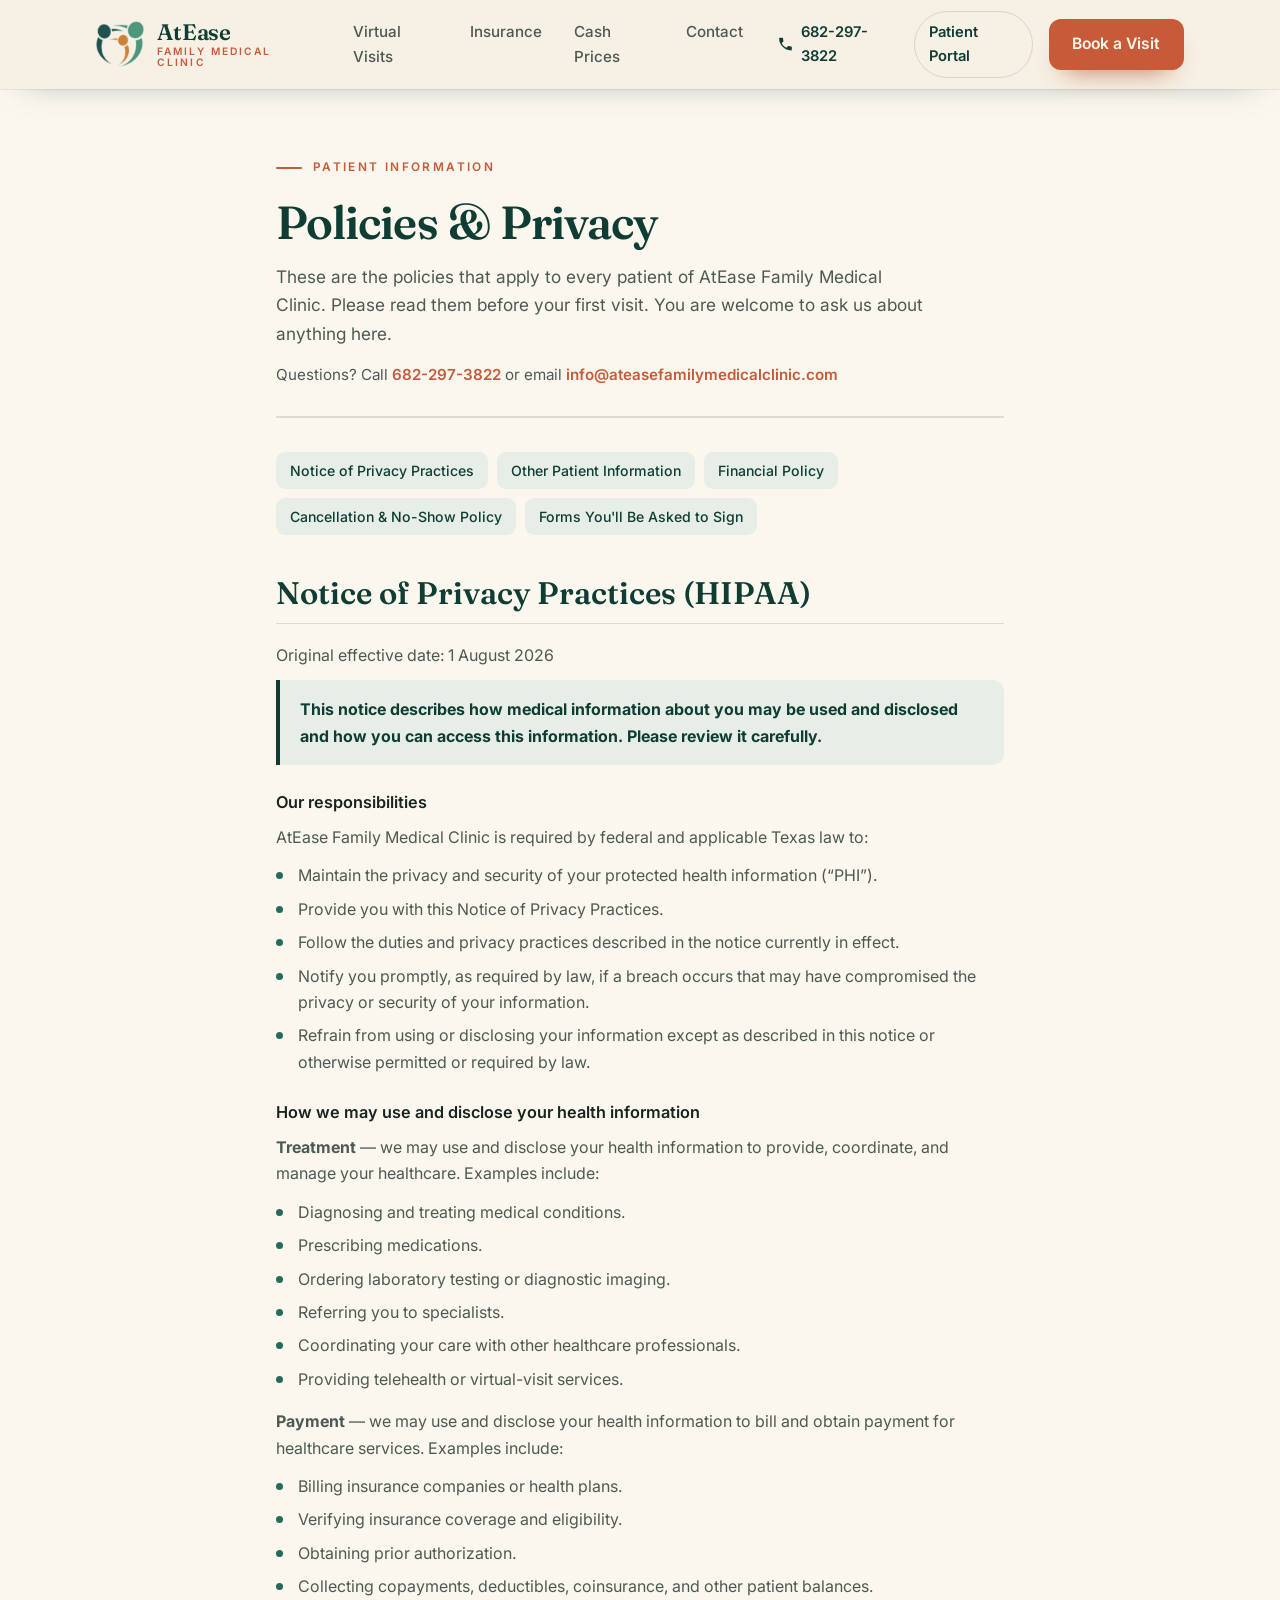
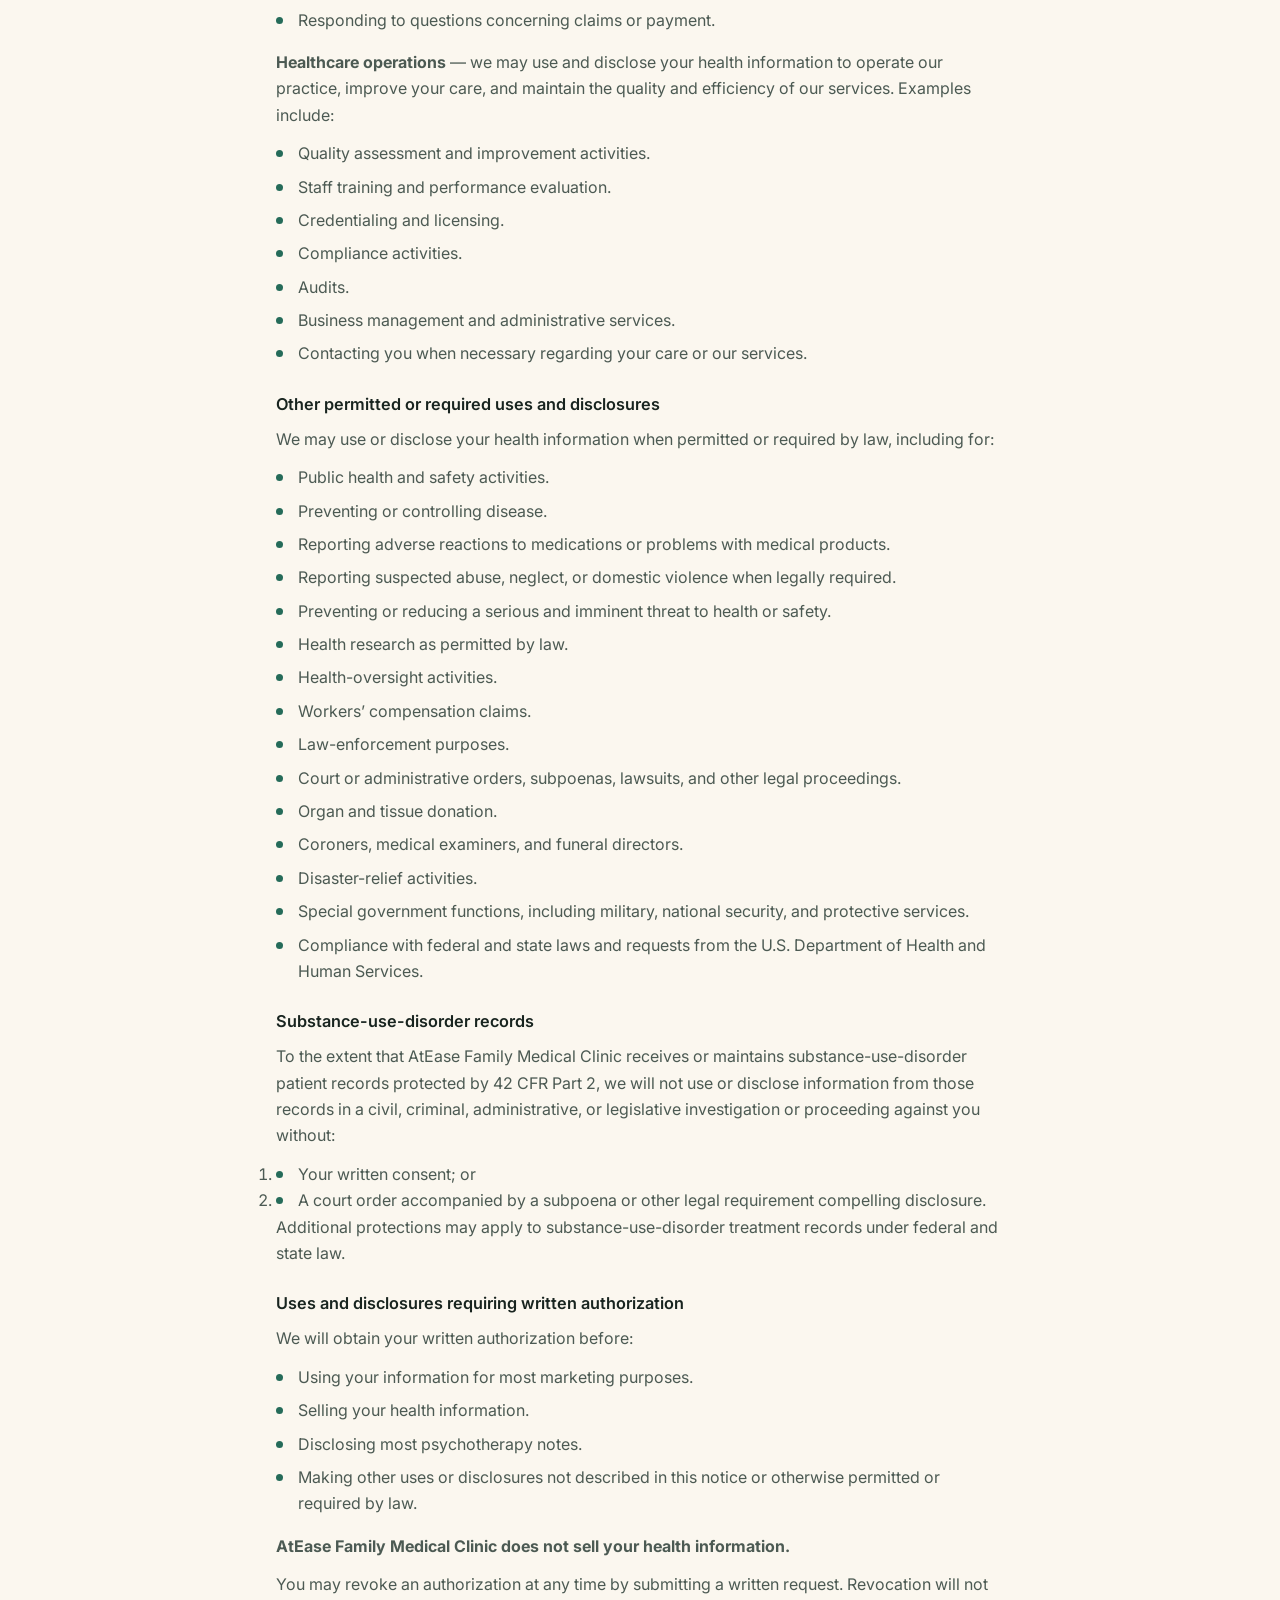
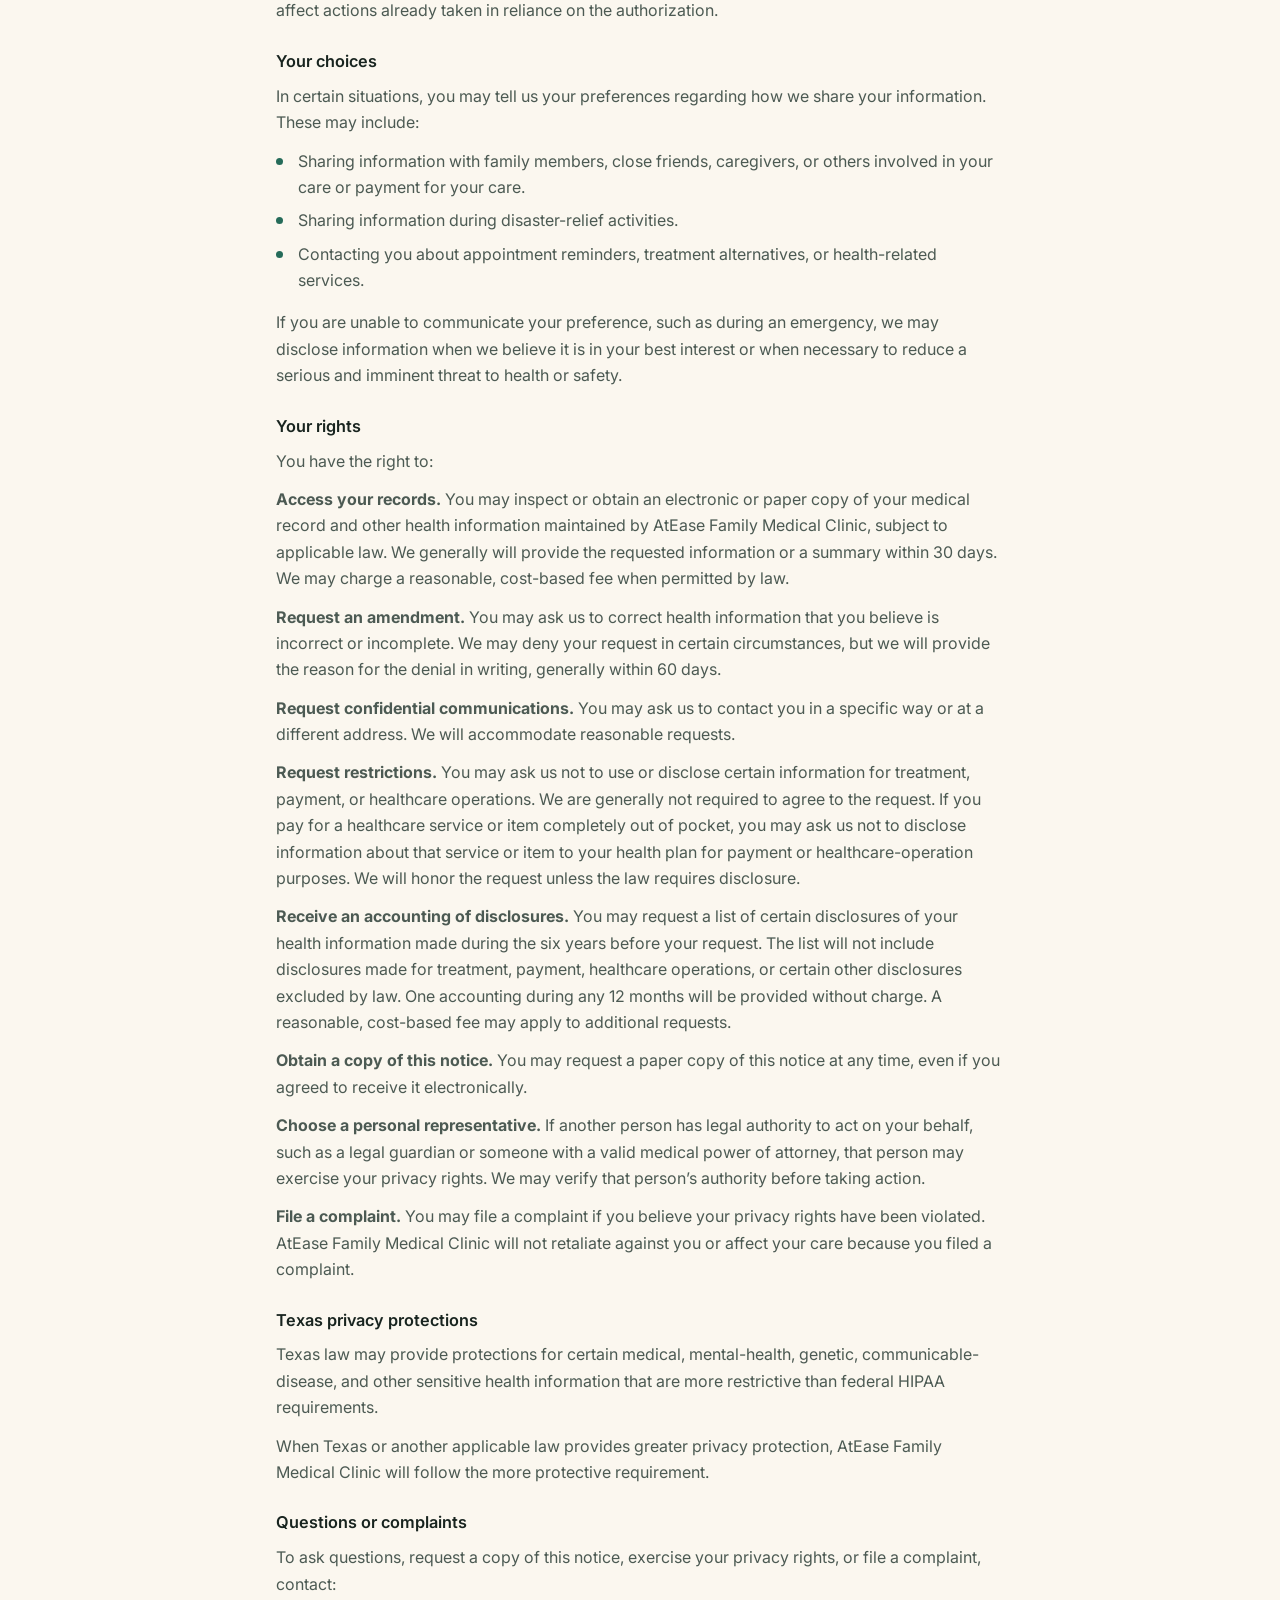
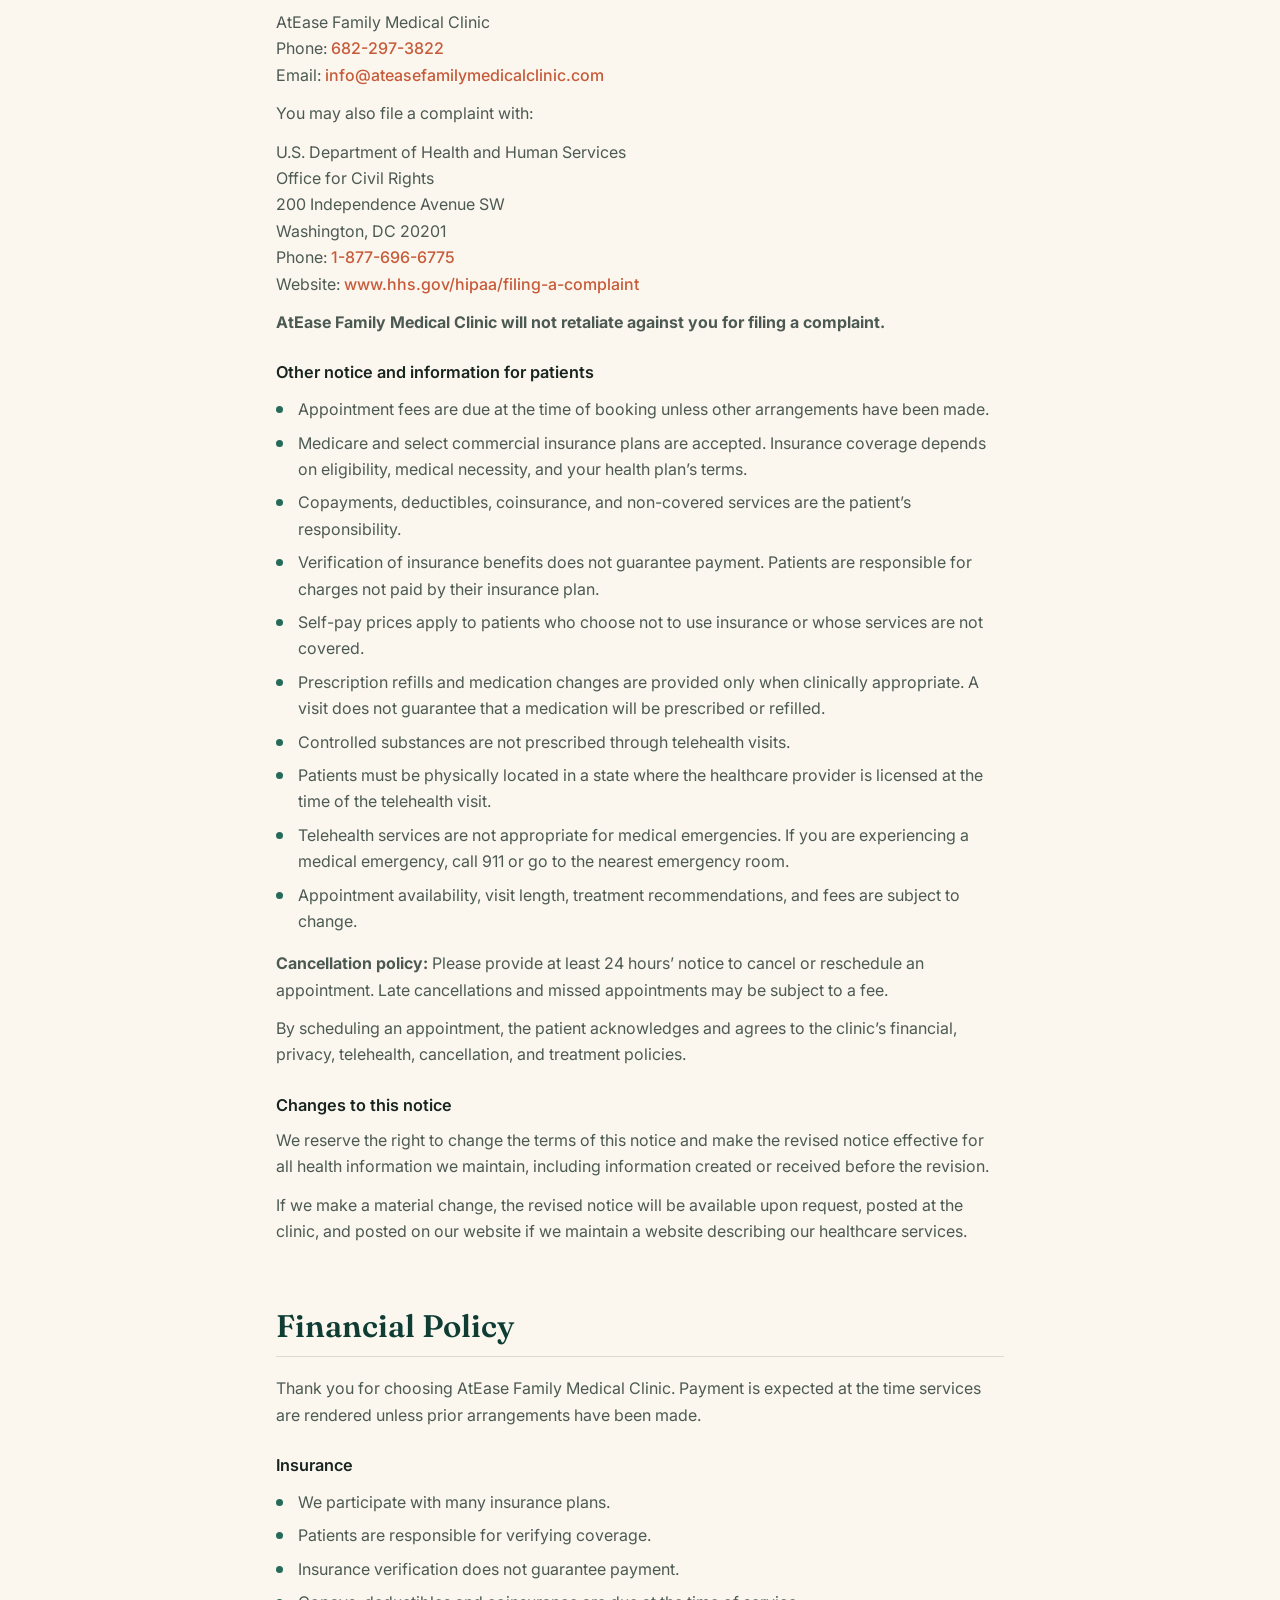
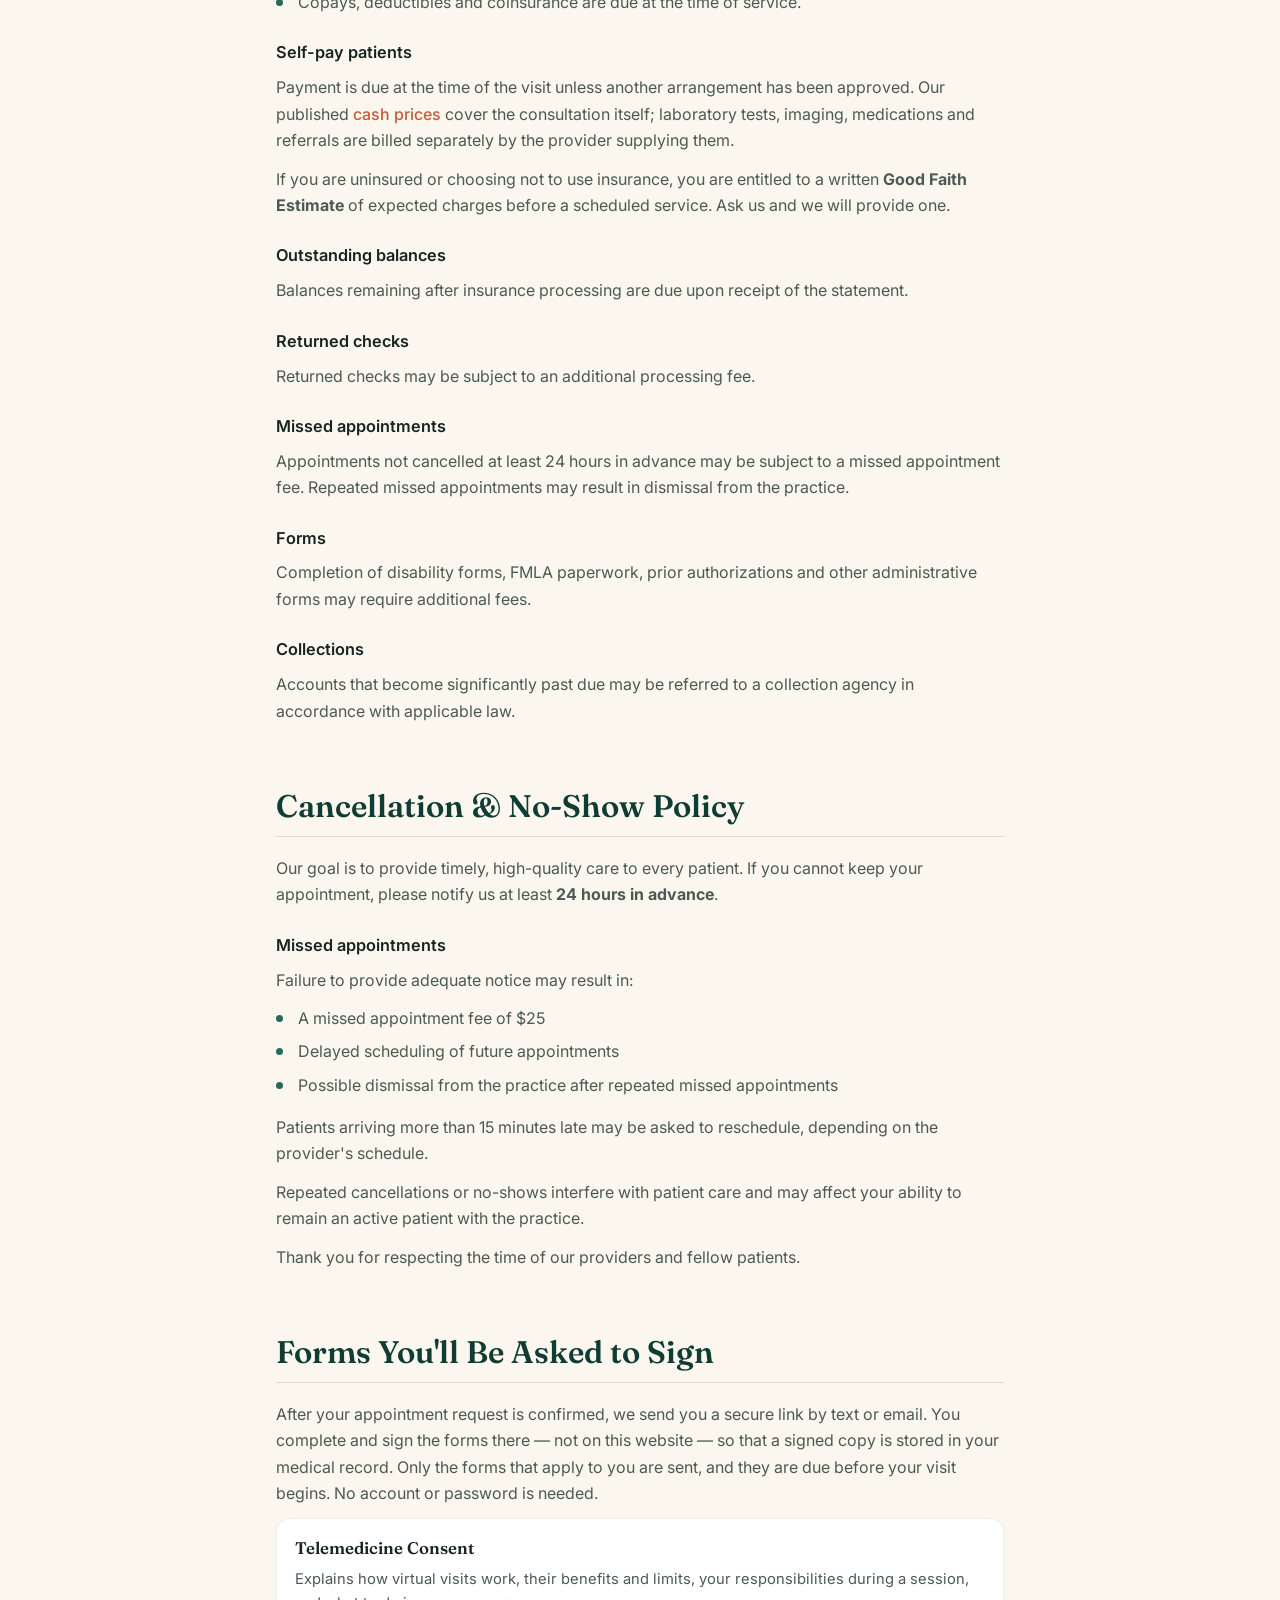
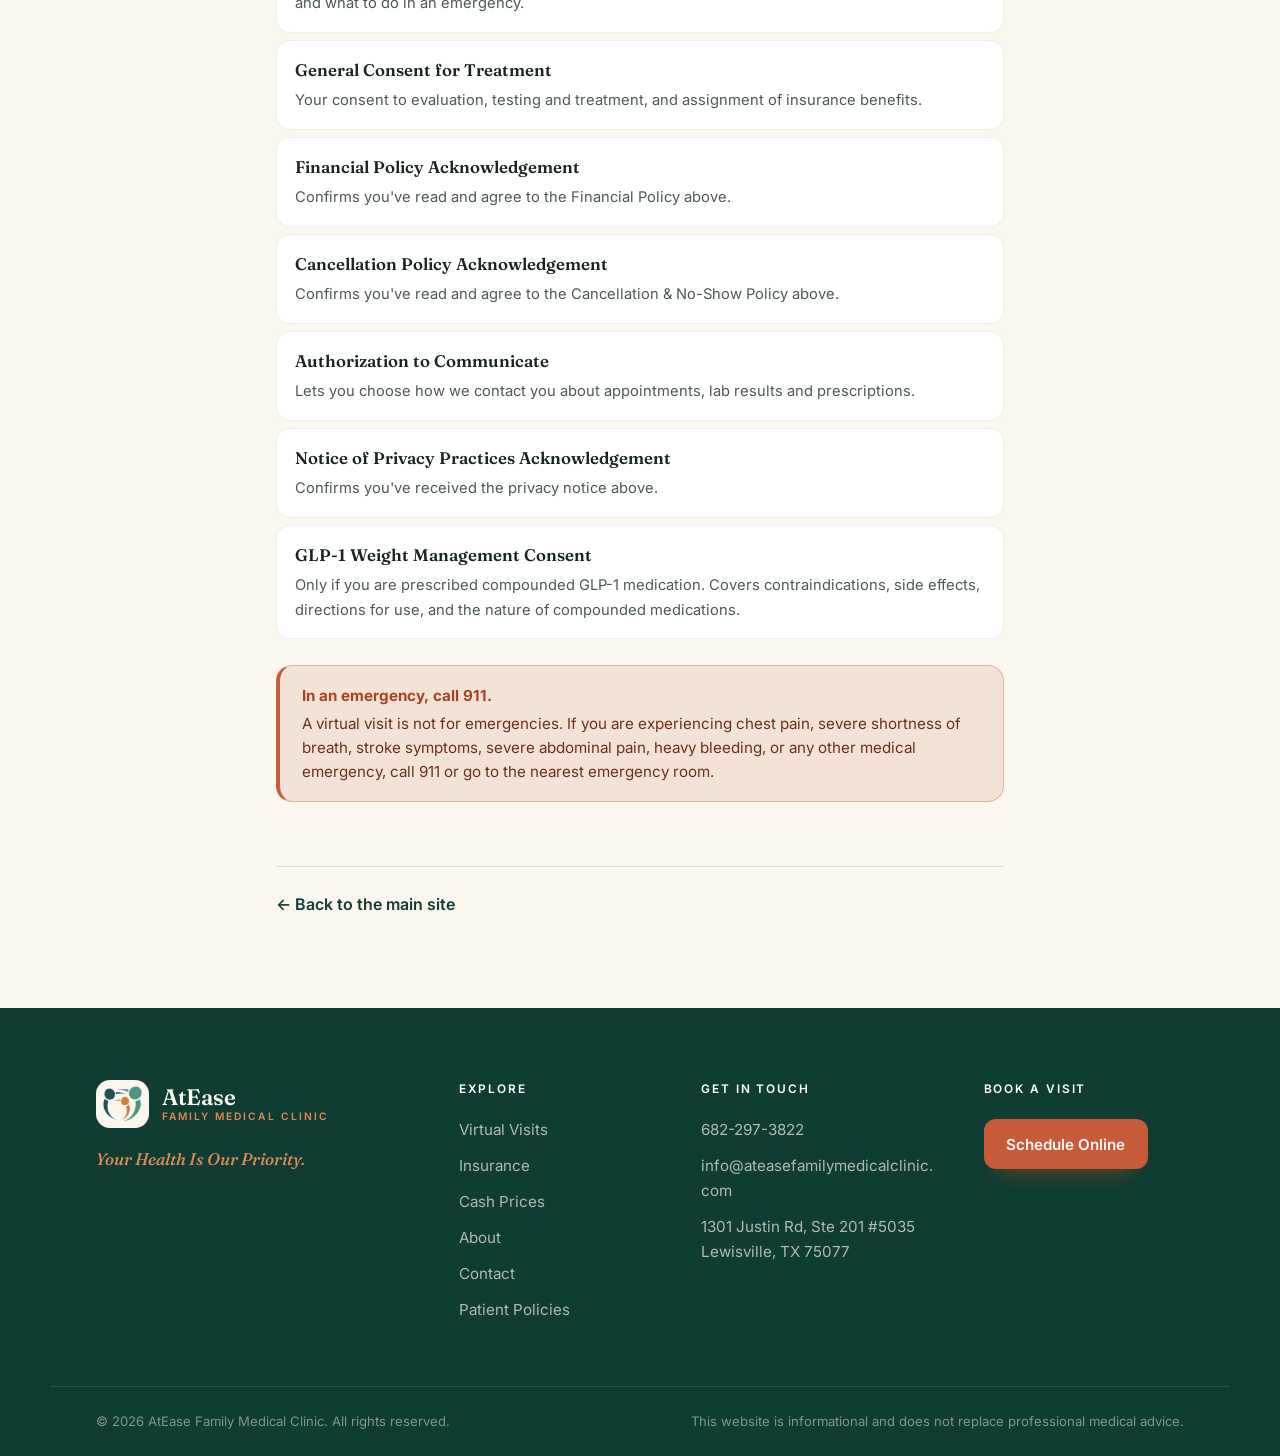
==== commit abbb0653: "Replace privacy notice with the attorney-reviewed version Carol supplied the reviewed Notice of Priv" ====
--- a/policies.html
+++ b/policies.html
@@ -16,7 +16,7 @@
 <link rel="preconnect" href="https://fonts.googleapis.com" />
 <link rel="preconnect" href="https://fonts.gstatic.com" crossorigin />
 <link href="https://fonts.googleapis.com/css2?family=Fraunces:opsz,wght@9..144,400;9..144,500;9..144,600;9..144,700&family=Inter:wght@400;500;600;700&display=swap" rel="stylesheet" />
-<link rel="stylesheet" href="styles.css" />
+<link rel="stylesheet" href="styles.css?v=20260831" />
 <link rel="icon" href="favicon.ico" sizes="any" />
 <link rel="icon" type="image/png" sizes="32x32" href="favicon-32.png" />
 <link rel="apple-touch-icon" href="apple-touch-icon.png" />
@@ -72,76 +72,172 @@
 
     <nav class="doc__toc" aria-label="On this page">
       <a href="#privacy">Notice of Privacy Practices</a>
+      <a href="#other-info">Other Patient Information</a>
       <a href="#financial">Financial Policy</a>
       <a href="#cancellation">Cancellation &amp; No-Show Policy</a>
       <a href="#forms">Forms You'll Be Asked to Sign</a>
     </nav>
 
-    <!-- ============ HIPAA NOTICE ============ -->
+    <!-- ============ HIPAA NOTICE ============
+         Source of truth: "consent and disclaimers/NOTICE OF PRIVACY PRACTICES (HIPAA) (2) (4).pdf"
+         — the attorney-reviewed notice supplied by the practice owner, Sept 2026.
+         The wording below is reproduced from that document. Do NOT reword it.
+         If the PDF is revised, re-transcribe rather than edit in place. -->
     <section class="doc__section" id="privacy">
       <h2>Notice of Privacy Practices (HIPAA)</h2>
-      <p class="doc__meta">Effective date: 1 March 2023</p>
-
-      <p class="doc__callout"><strong>This notice describes how your medical information may be used and disclosed, and how you can access this information. Please review it carefully.</strong></p>
-
-      <h3>Our legal duty</h3>
+      <p class="doc__meta">Original effective date: 1 August 2026</p>
+
+      <p class="doc__callout"><strong>This notice describes how medical information about you may be used and disclosed and how you can access this information. Please review it carefully.</strong></p>
+
+      <h3>Our responsibilities</h3>
       <p>AtEase Family Medical Clinic is required by federal and applicable Texas law to:</p>
       <ul>
-        <li>Maintain the privacy of your protected health information (PHI).</li>
+        <li>Maintain the privacy and security of your protected health information (&ldquo;PHI&rdquo;).</li>
         <li>Provide you with this Notice of Privacy Practices.</li>
-        <li>Follow the terms of the current notice.</li>
-        <li>Notify you if a breach of your unsecured protected health information occurs when required by law.</li>
+        <li>Follow the duties and privacy practices described in the notice currently in effect.</li>
+        <li>Notify you promptly, as required by law, if a breach occurs that may have compromised the privacy or security of your information.</li>
+        <li>Refrain from using or disclosing your information except as described in this notice or otherwise permitted or required by law.</li>
       </ul>
 
       <h3>How we may use and disclose your health information</h3>
-      <p><strong>Treatment</strong> — to provide, coordinate and manage your healthcare. For example: diagnosing medical conditions, prescribing medications, ordering laboratory testing, referring you to specialists, and telemedicine services.</p>
-      <p><strong>Payment</strong> — to obtain payment for healthcare services. For example: billing insurance companies, collecting patient balances, verifying insurance eligibility, and obtaining prior authorization.</p>
-      <p><strong>Healthcare operations</strong> — to improve the quality and efficiency of our practice. For example: quality improvement, staff training, credentialing, licensing, compliance activities and audits.</p>
-
-      <h3>Other permitted uses</h3>
-      <p>We may disclose information when required or permitted by law, including:</p>
-      <ul>
-        <li>Public health reporting</li>
-        <li>Reporting abuse or neglect when legally required</li>
-        <li>Law enforcement requests</li>
-        <li>Court orders</li>
-        <li>Workers' compensation claims</li>
-        <li>Health oversight agencies</li>
-        <li>Organ and tissue donation</li>
-        <li>Medical examiners or funeral directors</li>
-        <li>Disaster relief efforts</li>
-      </ul>
-
-      <h3>Uses requiring your written authorization</h3>
+      <p><strong>Treatment</strong> &mdash; we may use and disclose your health information to provide, coordinate, and manage your healthcare. Examples include:</p>
+      <ul>
+        <li>Diagnosing and treating medical conditions.</li>
+        <li>Prescribing medications.</li>
+        <li>Ordering laboratory testing or diagnostic imaging.</li>
+        <li>Referring you to specialists.</li>
+        <li>Coordinating your care with other healthcare professionals.</li>
+        <li>Providing telehealth or virtual-visit services.</li>
+      </ul>
+
+      <p><strong>Payment</strong> &mdash; we may use and disclose your health information to bill and obtain payment for healthcare services. Examples include:</p>
+      <ul>
+        <li>Billing insurance companies or health plans.</li>
+        <li>Verifying insurance coverage and eligibility.</li>
+        <li>Obtaining prior authorization.</li>
+        <li>Collecting copayments, deductibles, coinsurance, and other patient balances.</li>
+        <li>Responding to questions concerning claims or payment.</li>
+      </ul>
+
+      <p><strong>Healthcare operations</strong> &mdash; we may use and disclose your health information to operate our practice, improve your care, and maintain the quality and efficiency of our services. Examples include:</p>
+      <ul>
+        <li>Quality assessment and improvement activities.</li>
+        <li>Staff training and performance evaluation.</li>
+        <li>Credentialing and licensing.</li>
+        <li>Compliance activities.</li>
+        <li>Audits.</li>
+        <li>Business management and administrative services.</li>
+        <li>Contacting you when necessary regarding your care or our services.</li>
+      </ul>
+
+      <h3>Other permitted or required uses and disclosures</h3>
+      <p>We may use or disclose your health information when permitted or required by law, including for:</p>
+      <ul>
+        <li>Public health and safety activities.</li>
+        <li>Preventing or controlling disease.</li>
+        <li>Reporting adverse reactions to medications or problems with medical products.</li>
+        <li>Reporting suspected abuse, neglect, or domestic violence when legally required.</li>
+        <li>Preventing or reducing a serious and imminent threat to health or safety.</li>
+        <li>Health research as permitted by law.</li>
+        <li>Health-oversight activities.</li>
+        <li>Workers&rsquo; compensation claims.</li>
+        <li>Law-enforcement purposes.</li>
+        <li>Court or administrative orders, subpoenas, lawsuits, and other legal proceedings.</li>
+        <li>Organ and tissue donation.</li>
+        <li>Coroners, medical examiners, and funeral directors.</li>
+        <li>Disaster-relief activities.</li>
+        <li>Special government functions, including military, national security, and protective services.</li>
+        <li>Compliance with federal and state laws and requests from the U.S. Department of Health and Human Services.</li>
+      </ul>
+
+      <h3>Substance-use-disorder records</h3>
+      <p>To the extent that AtEase Family Medical Clinic receives or maintains substance-use-disorder patient records protected by 42 CFR Part 2, we will not use or disclose information from those records in a civil, criminal, administrative, or legislative investigation or proceeding against you without:</p>
+      <ol>
+        <li>Your written consent; or</li>
+        <li>A court order accompanied by a subpoena or other legal requirement compelling disclosure.</li>
+      </ol>
+      <p>Additional protections may apply to substance-use-disorder treatment records under federal and state law.</p>
+
+      <h3>Uses and disclosures requiring written authorization</h3>
       <p>We will obtain your written authorization before:</p>
       <ul>
-        <li>Using your information for most marketing purposes</li>
-        <li>Selling your health information</li>
-        <li>Disclosing psychotherapy notes (except as permitted by law)</li>
-        <li>Other uses not otherwise permitted by HIPAA</li>
-      </ul>
-      <p>You may revoke your authorization at any time in writing, except where action has already been taken.</p>
+        <li>Using your information for most marketing purposes.</li>
+        <li>Selling your health information.</li>
+        <li>Disclosing most psychotherapy notes.</li>
+        <li>Making other uses or disclosures not described in this notice or otherwise permitted or required by law.</li>
+      </ul>
+      <p><strong>AtEase Family Medical Clinic does not sell your health information.</strong></p>
+      <p>You may revoke an authorization at any time by submitting a written request. Revocation will not affect actions already taken in reliance on the authorization.</p>
+
+      <h3>Your choices</h3>
+      <p>In certain situations, you may tell us your preferences regarding how we share your information. These may include:</p>
+      <ul>
+        <li>Sharing information with family members, close friends, caregivers, or others involved in your care or payment for your care.</li>
+        <li>Sharing information during disaster-relief activities.</li>
+        <li>Contacting you about appointment reminders, treatment alternatives, or health-related services.</li>
+      </ul>
+      <p>If you are unable to communicate your preference, such as during an emergency, we may disclose information when we believe it is in your best interest or when necessary to reduce a serious and imminent threat to health or safety.</p>
 
       <h3>Your rights</h3>
       <p>You have the right to:</p>
-      <ul>
-        <li>Inspect and obtain copies of your medical records (subject to applicable law)</li>
-        <li>Request corrections or amendments to your records</li>
-        <li>Request restrictions on certain uses and disclosures</li>
-        <li>Request confidential communications by alternative means or locations</li>
-        <li>Receive an accounting of certain disclosures</li>
-        <li>Receive a paper copy of this notice at any time, even if you agreed to receive it electronically</li>
-      </ul>
+
+      <p><strong>Access your records.</strong> You may inspect or obtain an electronic or paper copy of your medical record and other health information maintained by AtEase Family Medical Clinic, subject to applicable law. We generally will provide the requested information or a summary within 30 days. We may charge a reasonable, cost-based fee when permitted by law.</p>
+
+      <p><strong>Request an amendment.</strong> You may ask us to correct health information that you believe is incorrect or incomplete. We may deny your request in certain circumstances, but we will provide the reason for the denial in writing, generally within 60 days.</p>
+
+      <p><strong>Request confidential communications.</strong> You may ask us to contact you in a specific way or at a different address. We will accommodate reasonable requests.</p>
+
+      <p><strong>Request restrictions.</strong> You may ask us not to use or disclose certain information for treatment, payment, or healthcare operations. We are generally not required to agree to the request. If you pay for a healthcare service or item completely out of pocket, you may ask us not to disclose information about that service or item to your health plan for payment or healthcare-operation purposes. We will honor the request unless the law requires disclosure.</p>
+
+      <p><strong>Receive an accounting of disclosures.</strong> You may request a list of certain disclosures of your health information made during the six years before your request. The list will not include disclosures made for treatment, payment, healthcare operations, or certain other disclosures excluded by law. One accounting during any 12 months will be provided without charge. A reasonable, cost-based fee may apply to additional requests.</p>
+
+      <p><strong>Obtain a copy of this notice.</strong> You may request a paper copy of this notice at any time, even if you agreed to receive it electronically.</p>
+
+      <p><strong>Choose a personal representative.</strong> If another person has legal authority to act on your behalf, such as a legal guardian or someone with a valid medical power of attorney, that person may exercise your privacy rights. We may verify that person&rsquo;s authority before taking action.</p>
+
+      <p><strong>File a complaint.</strong> You may file a complaint if you believe your privacy rights have been violated. AtEase Family Medical Clinic will not retaliate against you or affect your care because you filed a complaint.</p>
 
       <h3>Texas privacy protections</h3>
-      <p>Texas law may provide additional protections for certain health information beyond federal HIPAA requirements. AtEase Family Medical Clinic complies with applicable federal and Texas privacy laws regarding the use and disclosure of your medical information.</p>
+      <p>Texas law may provide protections for certain medical, mental-health, genetic, communicable-disease, and other sensitive health information that are more restrictive than federal HIPAA requirements.</p>
+      <p>When Texas or another applicable law provides greater privacy protection, AtEase Family Medical Clinic will follow the more protective requirement.</p>
 
       <h3>Questions or complaints</h3>
-      <p>If you believe your privacy rights have been violated, you may contact our Privacy Officer at AtEase Family Medical Clinic — <a href="tel:6822973822">682-297-3822</a>, <a href="mailto:info@ateasefamilymedicalclinic.com">info@ateasefamilymedicalclinic.com</a>.</p>
-      <p>You may also file a complaint with the U.S. Department of Health and Human Services Office for Civil Rights. <strong>Filing a complaint will not affect your care or result in retaliation.</strong></p>
+      <p>To ask questions, request a copy of this notice, exercise your privacy rights, or file a complaint, contact:</p>
+      <p>
+        AtEase Family Medical Clinic<br>
+        Phone: <a href="tel:6822973822">682-297-3822</a><br>
+        Email: <a href="mailto:info@ateasefamilymedicalclinic.com">info@ateasefamilymedicalclinic.com</a>
+      </p>
+      <p>You may also file a complaint with:</p>
+      <p>
+        U.S. Department of Health and Human Services<br>
+        Office for Civil Rights<br>
+        200 Independence Avenue SW<br>
+        Washington, DC 20201<br>
+        Phone: <a href="tel:18776966775">1-877-696-6775</a><br>
+        Website: <a href="https://www.hhs.gov/hipaa/filing-a-complaint" target="_blank" rel="noopener">www.hhs.gov/hipaa/filing-a-complaint</a>
+      </p>
+      <p><strong>AtEase Family Medical Clinic will not retaliate against you for filing a complaint.</strong></p>
+
+      <h3 id="other-info">Other notice and information for patients</h3>
+      <ul>
+        <li>Appointment fees are due at the time of booking unless other arrangements have been made.</li>
+        <li>Medicare and select commercial insurance plans are accepted. Insurance coverage depends on eligibility, medical necessity, and your health plan&rsquo;s terms.</li>
+        <li>Copayments, deductibles, coinsurance, and non-covered services are the patient&rsquo;s responsibility.</li>
+        <li>Verification of insurance benefits does not guarantee payment. Patients are responsible for charges not paid by their insurance plan.</li>
+        <li>Self-pay prices apply to patients who choose not to use insurance or whose services are not covered.</li>
+        <li>Prescription refills and medication changes are provided only when clinically appropriate. A visit does not guarantee that a medication will be prescribed or refilled.</li>
+        <li>Controlled substances are not prescribed through telehealth visits.</li>
+        <li>Patients must be physically located in a state where the healthcare provider is licensed at the time of the telehealth visit.</li>
+        <li>Telehealth services are not appropriate for medical emergencies. If you are experiencing a medical emergency, call 911 or go to the nearest emergency room.</li>
+        <li>Appointment availability, visit length, treatment recommendations, and fees are subject to change.</li>
+      </ul>
+      <p><strong>Cancellation policy:</strong> Please provide at least 24 hours&rsquo; notice to cancel or reschedule an appointment. Late cancellations and missed appointments may be subject to a fee.</p>
+      <p>By scheduling an appointment, the patient acknowledges and agrees to the clinic&rsquo;s financial, privacy, telehealth, cancellation, and treatment policies.</p>
 
       <h3>Changes to this notice</h3>
-      <p>We reserve the right to change this notice at any time. Revised notices will be posted in the clinic, made available upon request, and published on this page.</p>
+      <p>We reserve the right to change the terms of this notice and make the revised notice effective for all health information we maintain, including information created or received before the revision.</p>
+      <p>If we make a material change, the revised notice will be available upon request, posted at the clinic, and posted on our website if we maintain a website describing our healthcare services.</p>
     </section>
 
     <!-- ============ FINANCIAL POLICY ============ -->
@@ -292,7 +388,7 @@
   </div>
 </footer>
 
-<script src="clinic-config.js"></script>
+<script src="clinic-config.js?v=20260831"></script>
 <script>
   document.getElementById('year').textContent = new Date().getFullYear();
 
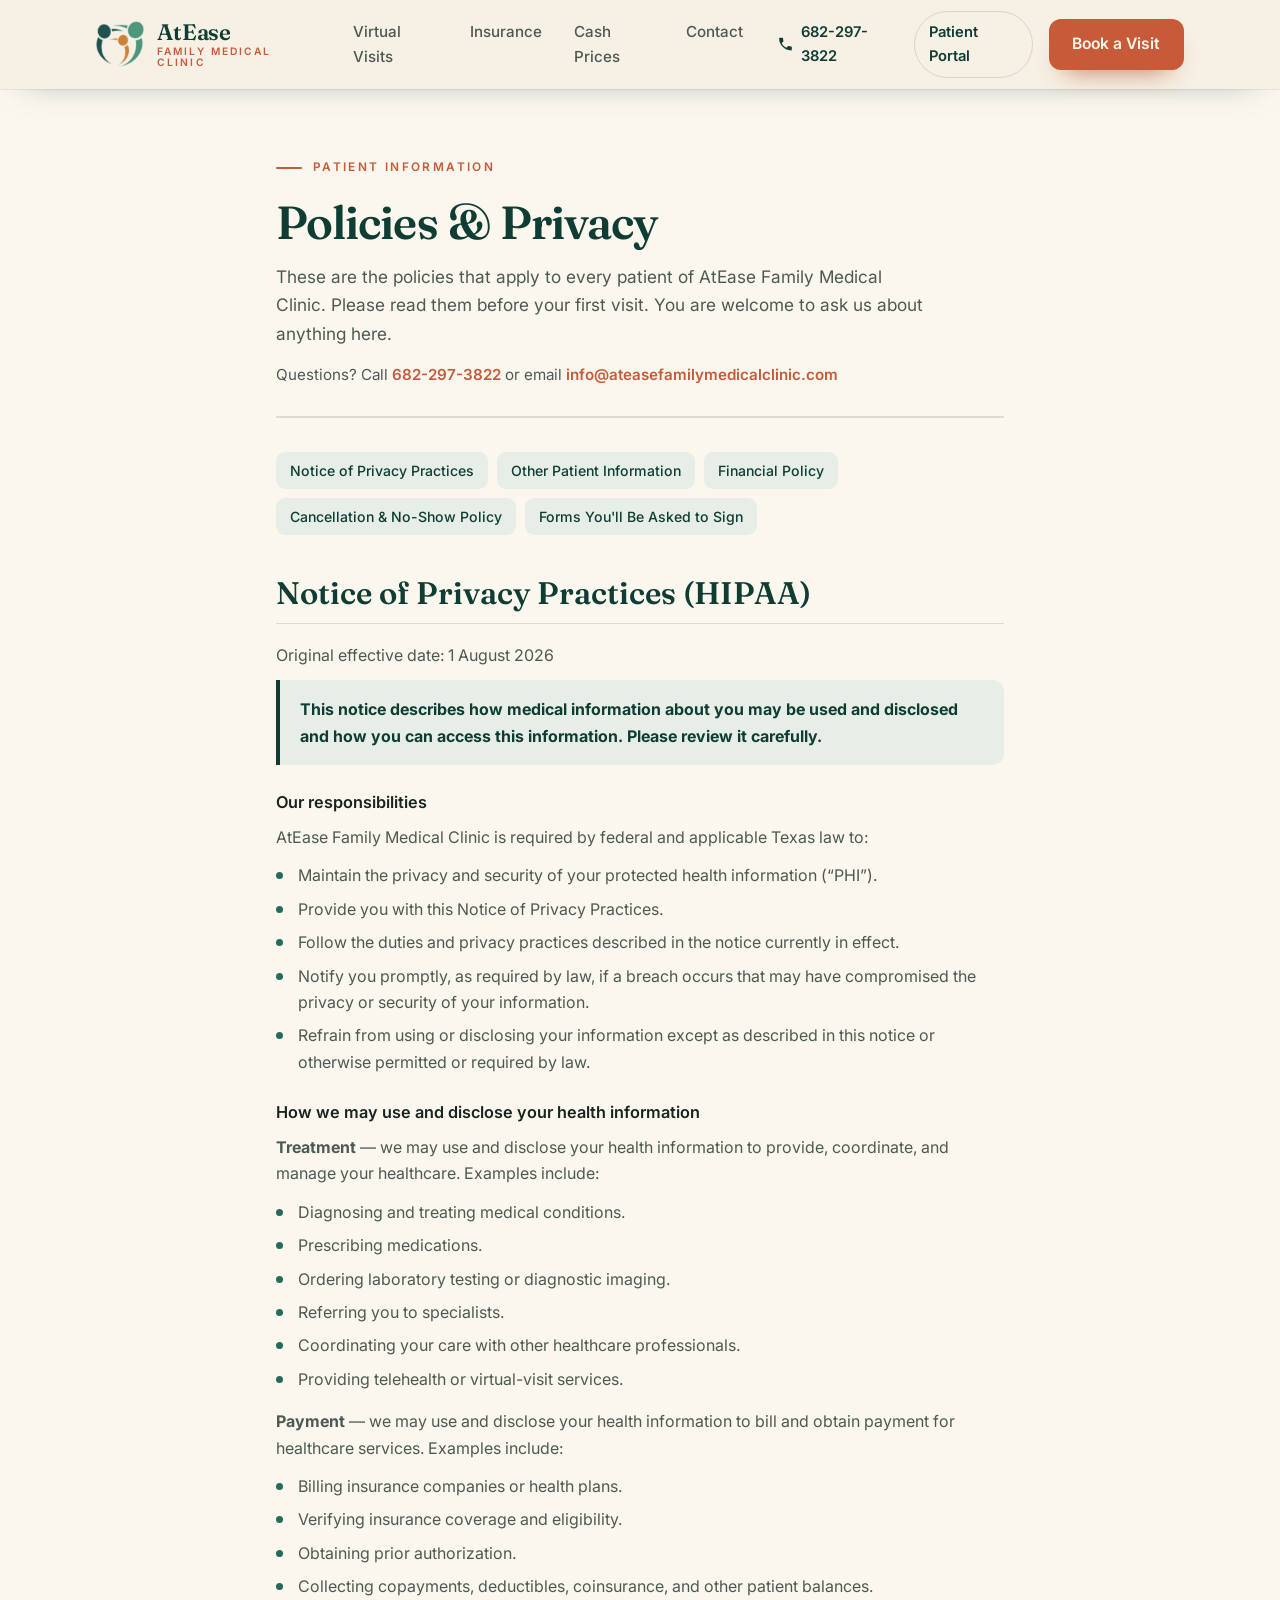
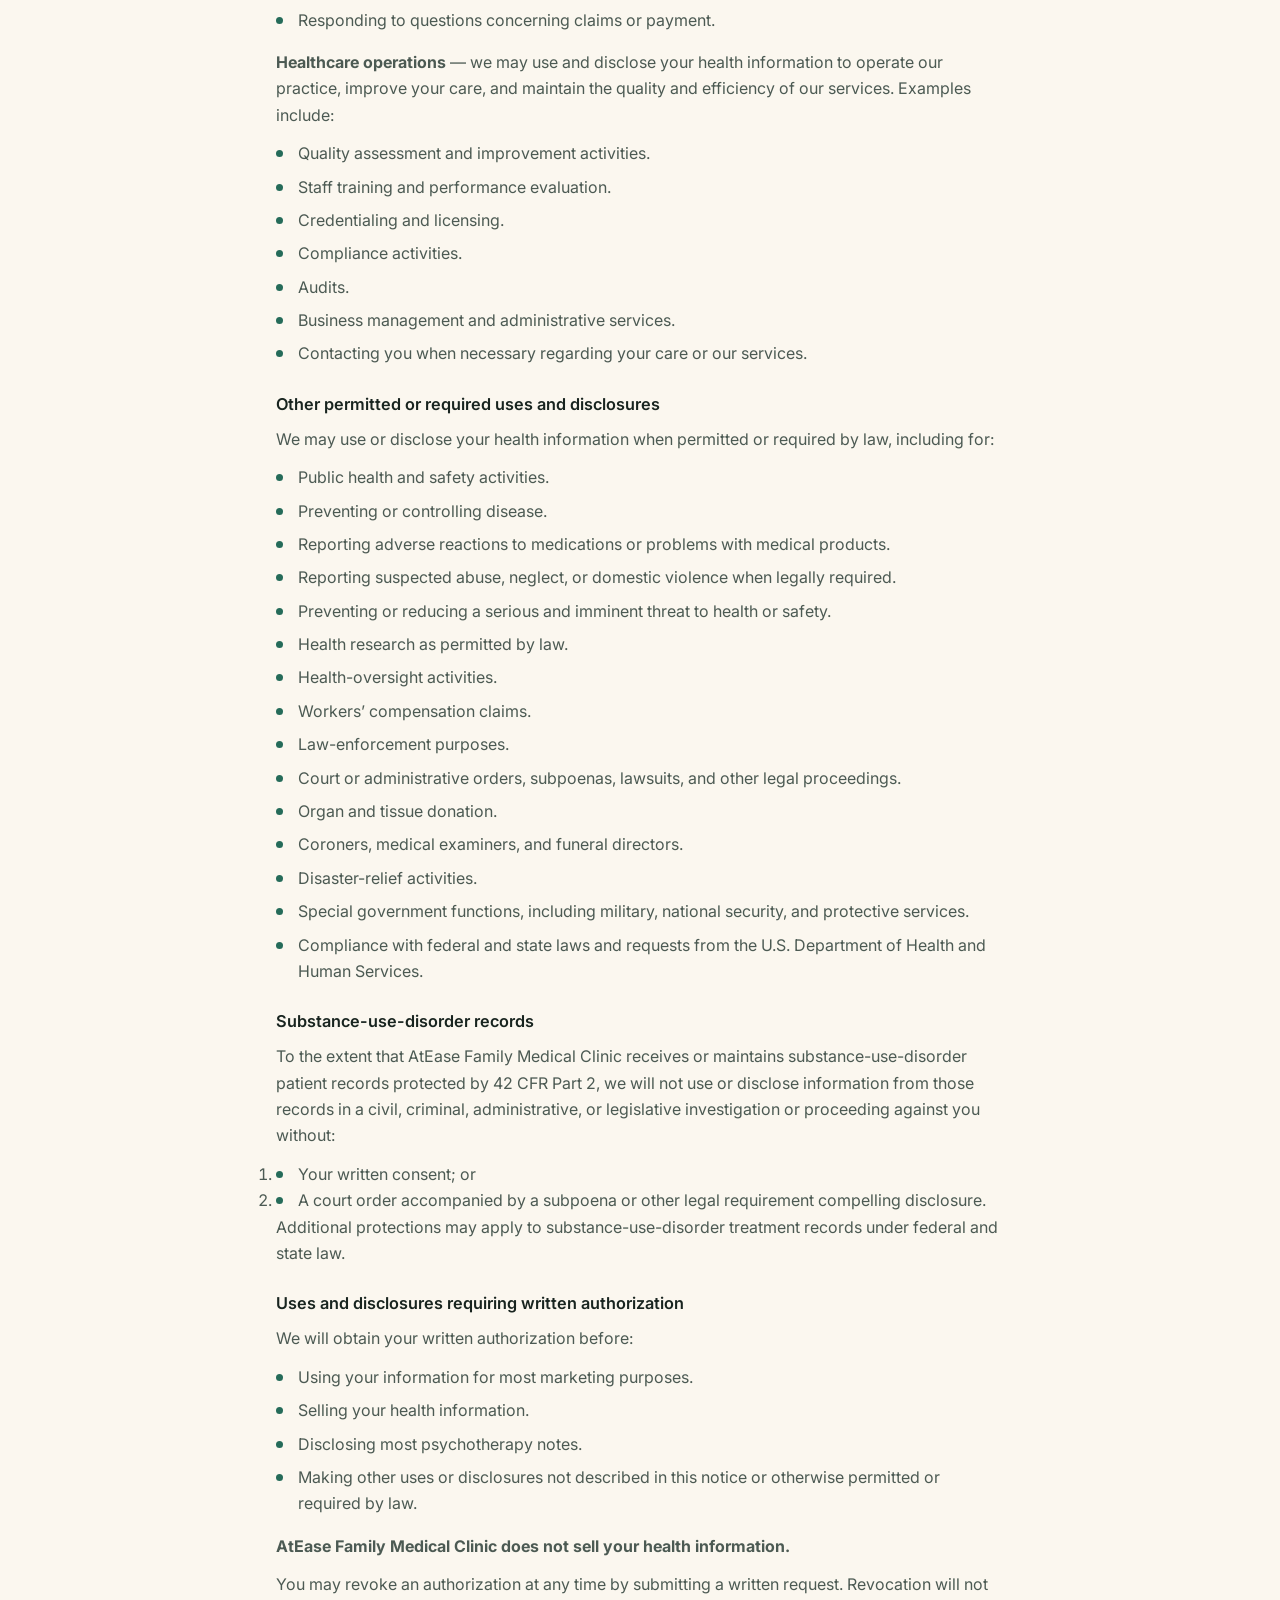
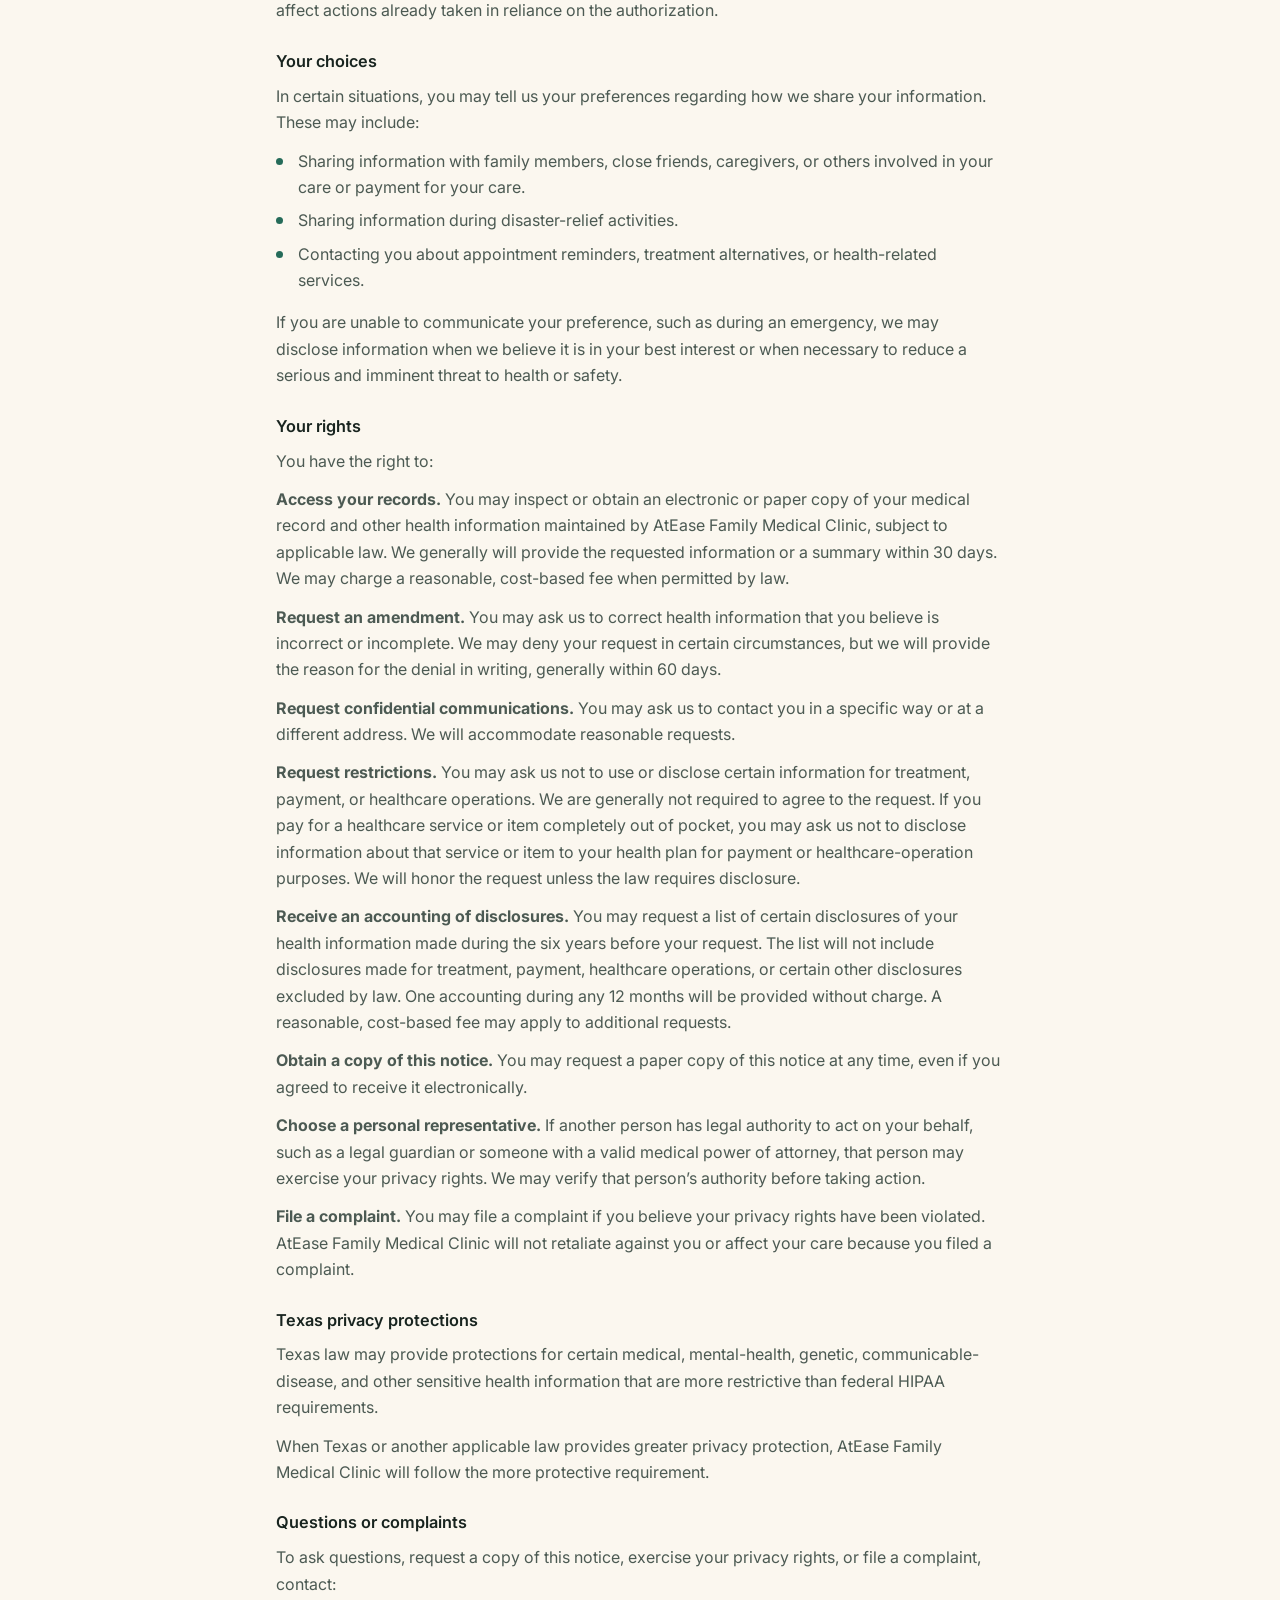
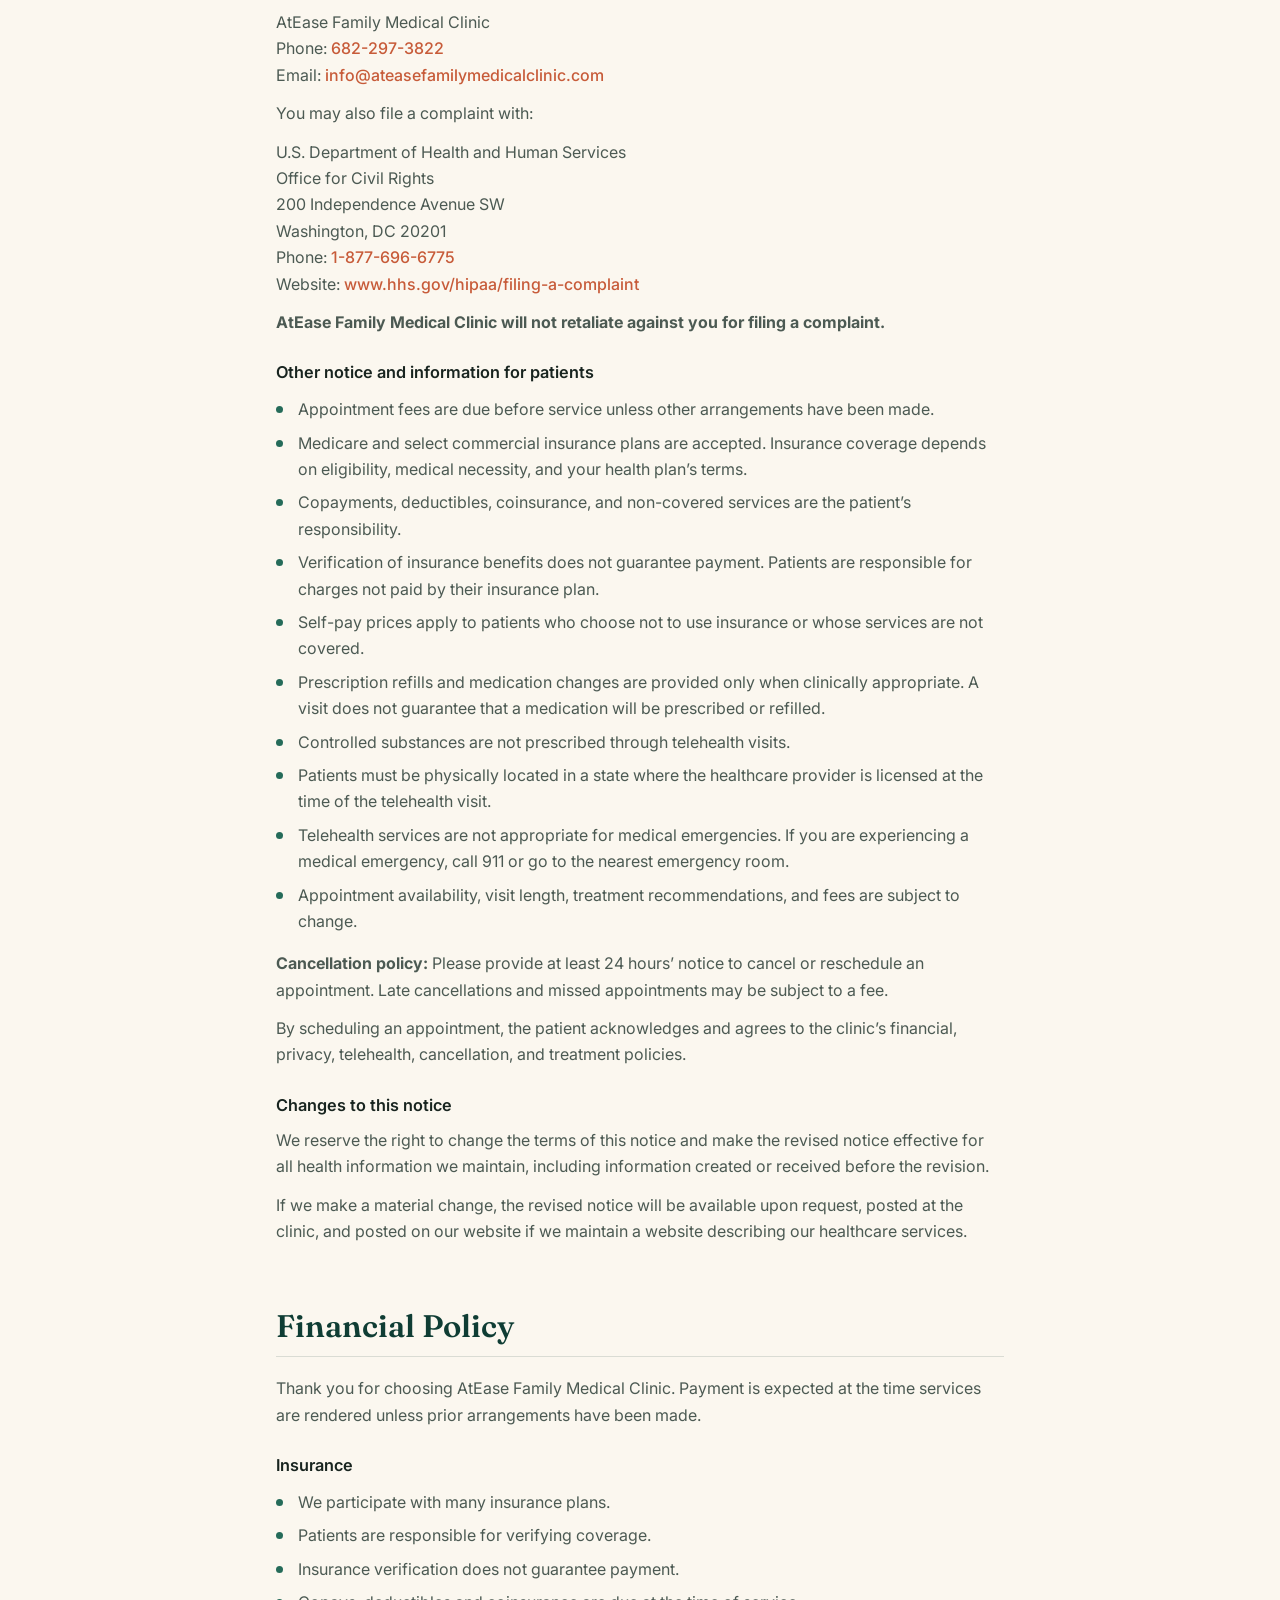
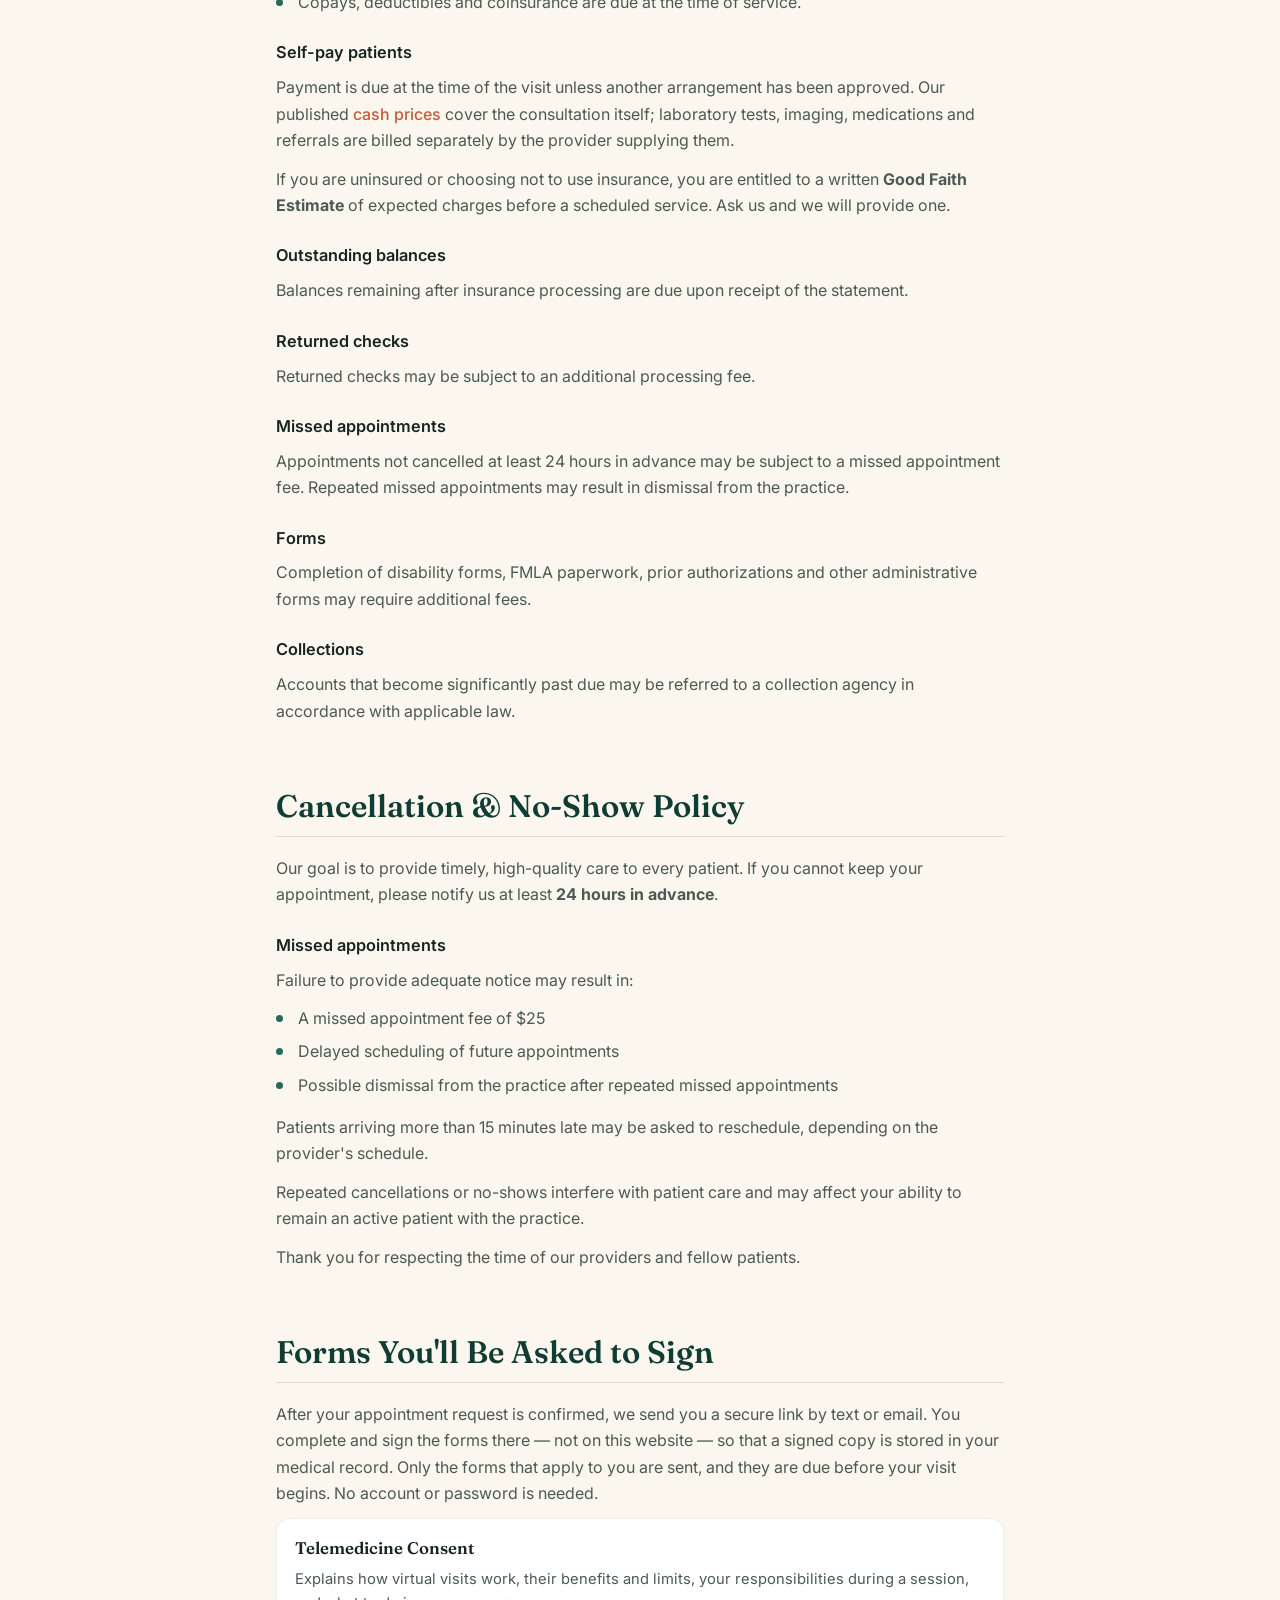
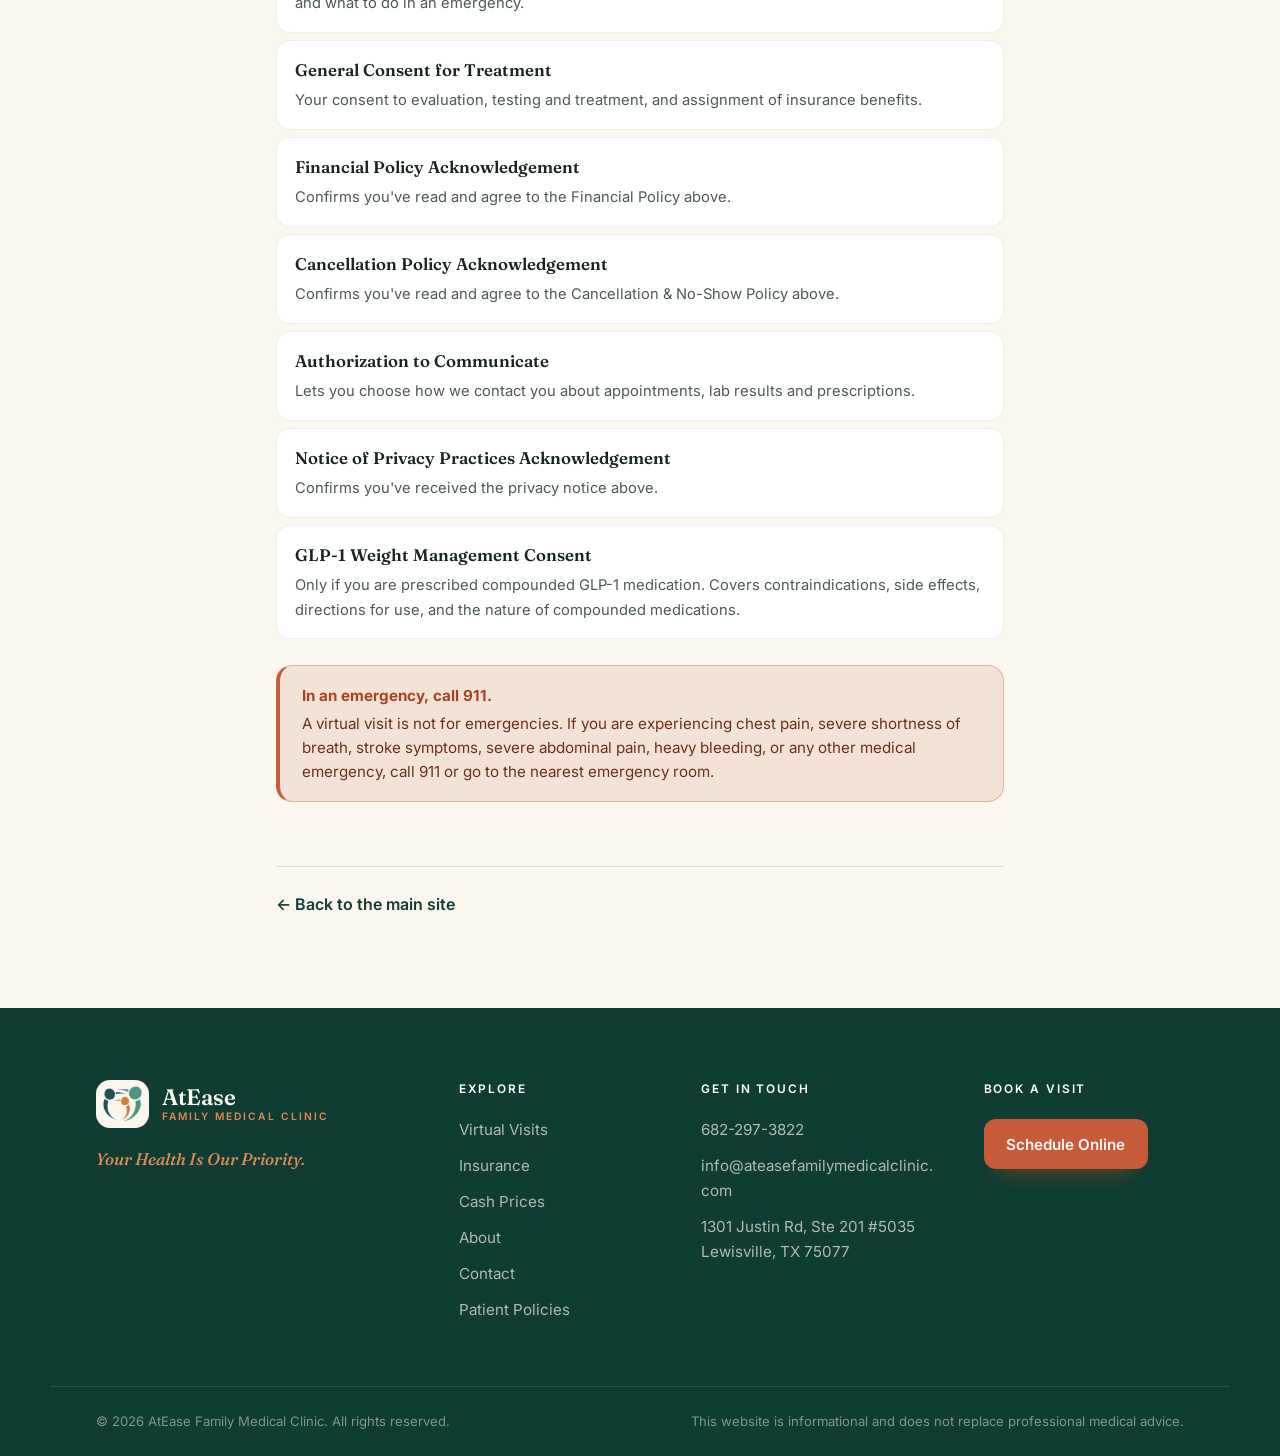
==== commit e23dc54d: "Payment is due before service, not at booking (owner's ruling) Carol Kalu, 18 Sep 2026, resolving th" ====
--- a/policies.html
+++ b/policies.html
@@ -82,7 +82,17 @@
          Source of truth: "consent and disclaimers/NOTICE OF PRIVACY PRACTICES (HIPAA) (2) (4).pdf"
          — the attorney-reviewed notice supplied by the practice owner, Sept 2026.
          The wording below is reproduced from that document. Do NOT reword it.
-         If the PDF is revised, re-transcribe rather than edit in place. -->
+         If the PDF is revised, re-transcribe rather than edit in place.
+
+         ONE DELIBERATE DEVIATION from the PDF, on the practice owner's express
+         instruction (Carol Kalu, 18 Sep 2026):
+           PDF says  "Appointment fees are due at the time of booking ..."
+           page says "Appointment fees are due before service ..."
+         She asked for this because Tebra does not collect payment at booking -
+         a booking arrives as a tentative request and is invoiced separately.
+         The attorney's PDF still carries the old wording, so it should be
+         reissued to match; until then this page and that document differ on
+         this one line, knowingly. -->
     <section class="doc__section" id="privacy">
       <h2>Notice of Privacy Practices (HIPAA)</h2>
       <p class="doc__meta">Original effective date: 1 August 2026</p>
@@ -221,7 +231,7 @@
 
       <h3 id="other-info">Other notice and information for patients</h3>
       <ul>
-        <li>Appointment fees are due at the time of booking unless other arrangements have been made.</li>
+        <li>Appointment fees are due before service unless other arrangements have been made.</li>
         <li>Medicare and select commercial insurance plans are accepted. Insurance coverage depends on eligibility, medical necessity, and your health plan&rsquo;s terms.</li>
         <li>Copayments, deductibles, coinsurance, and non-covered services are the patient&rsquo;s responsibility.</li>
         <li>Verification of insurance benefits does not guarantee payment. Patients are responsible for charges not paid by their insurance plan.</li>
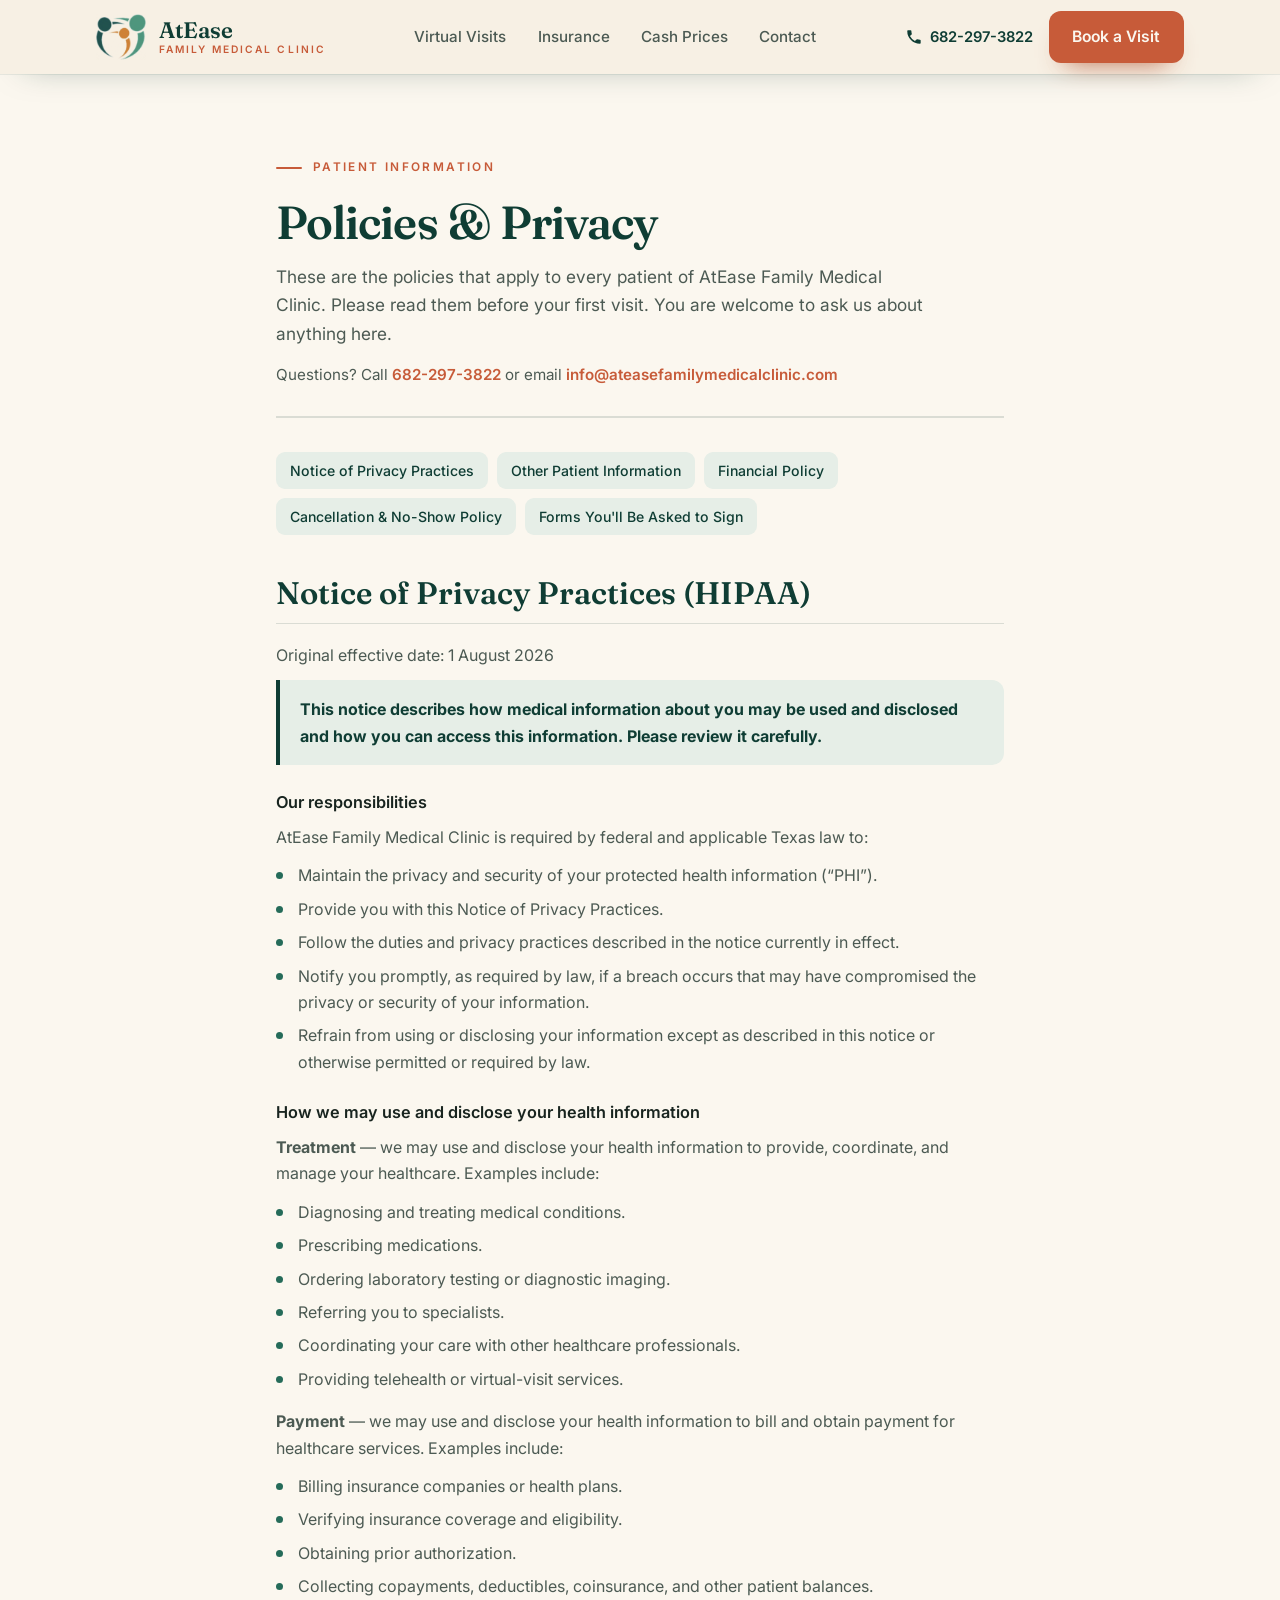
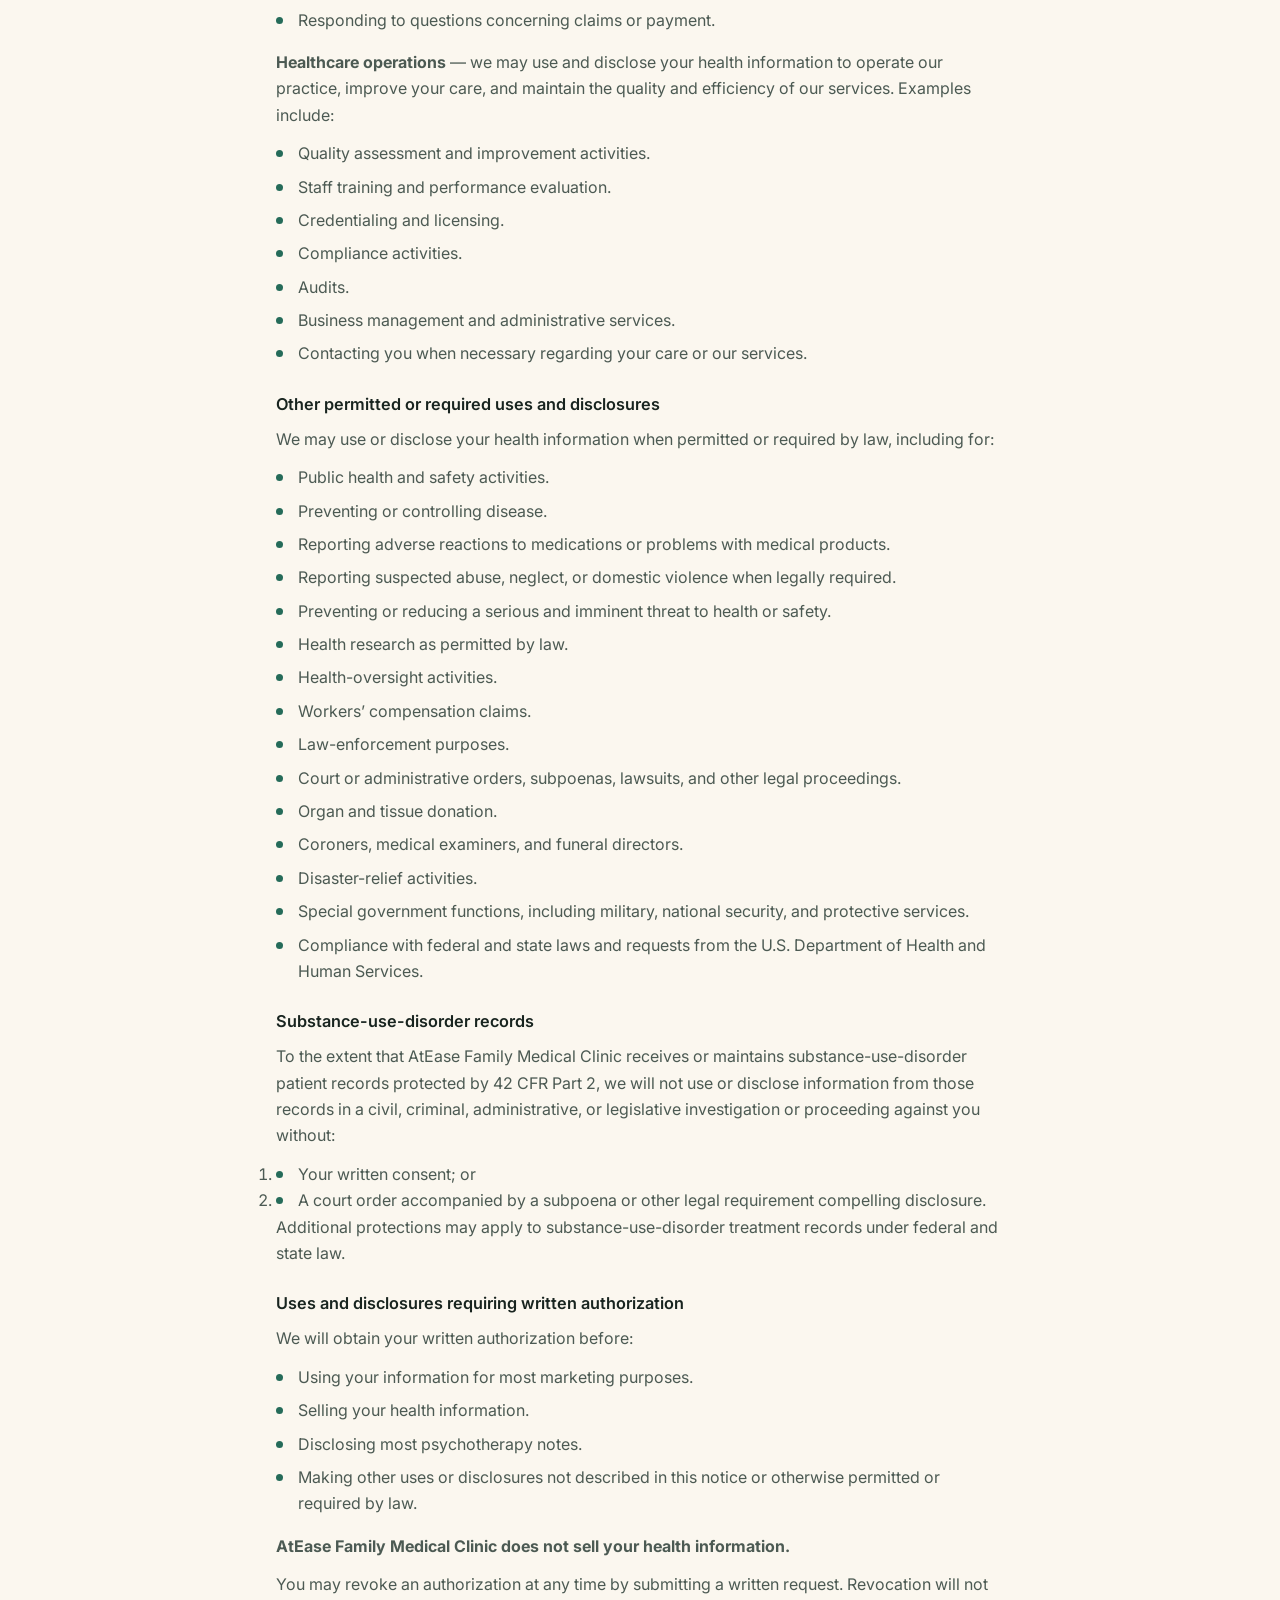
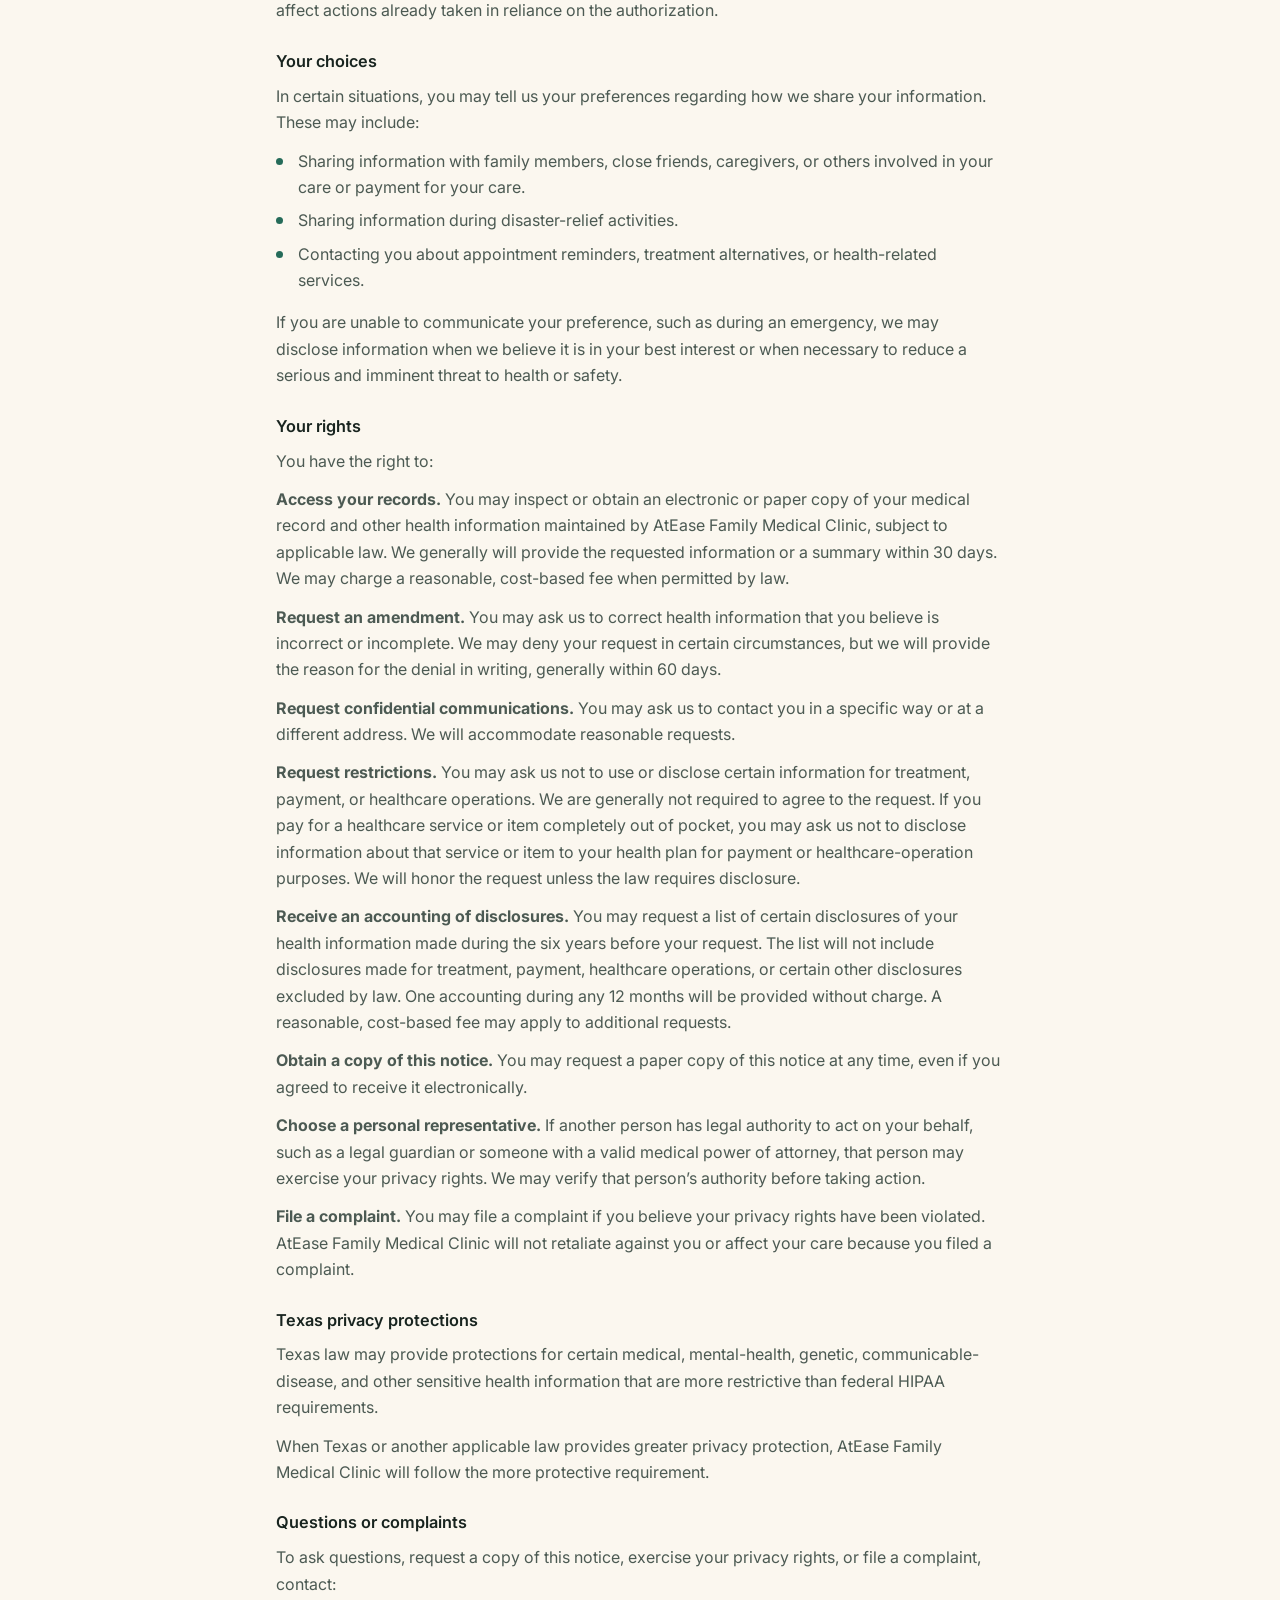
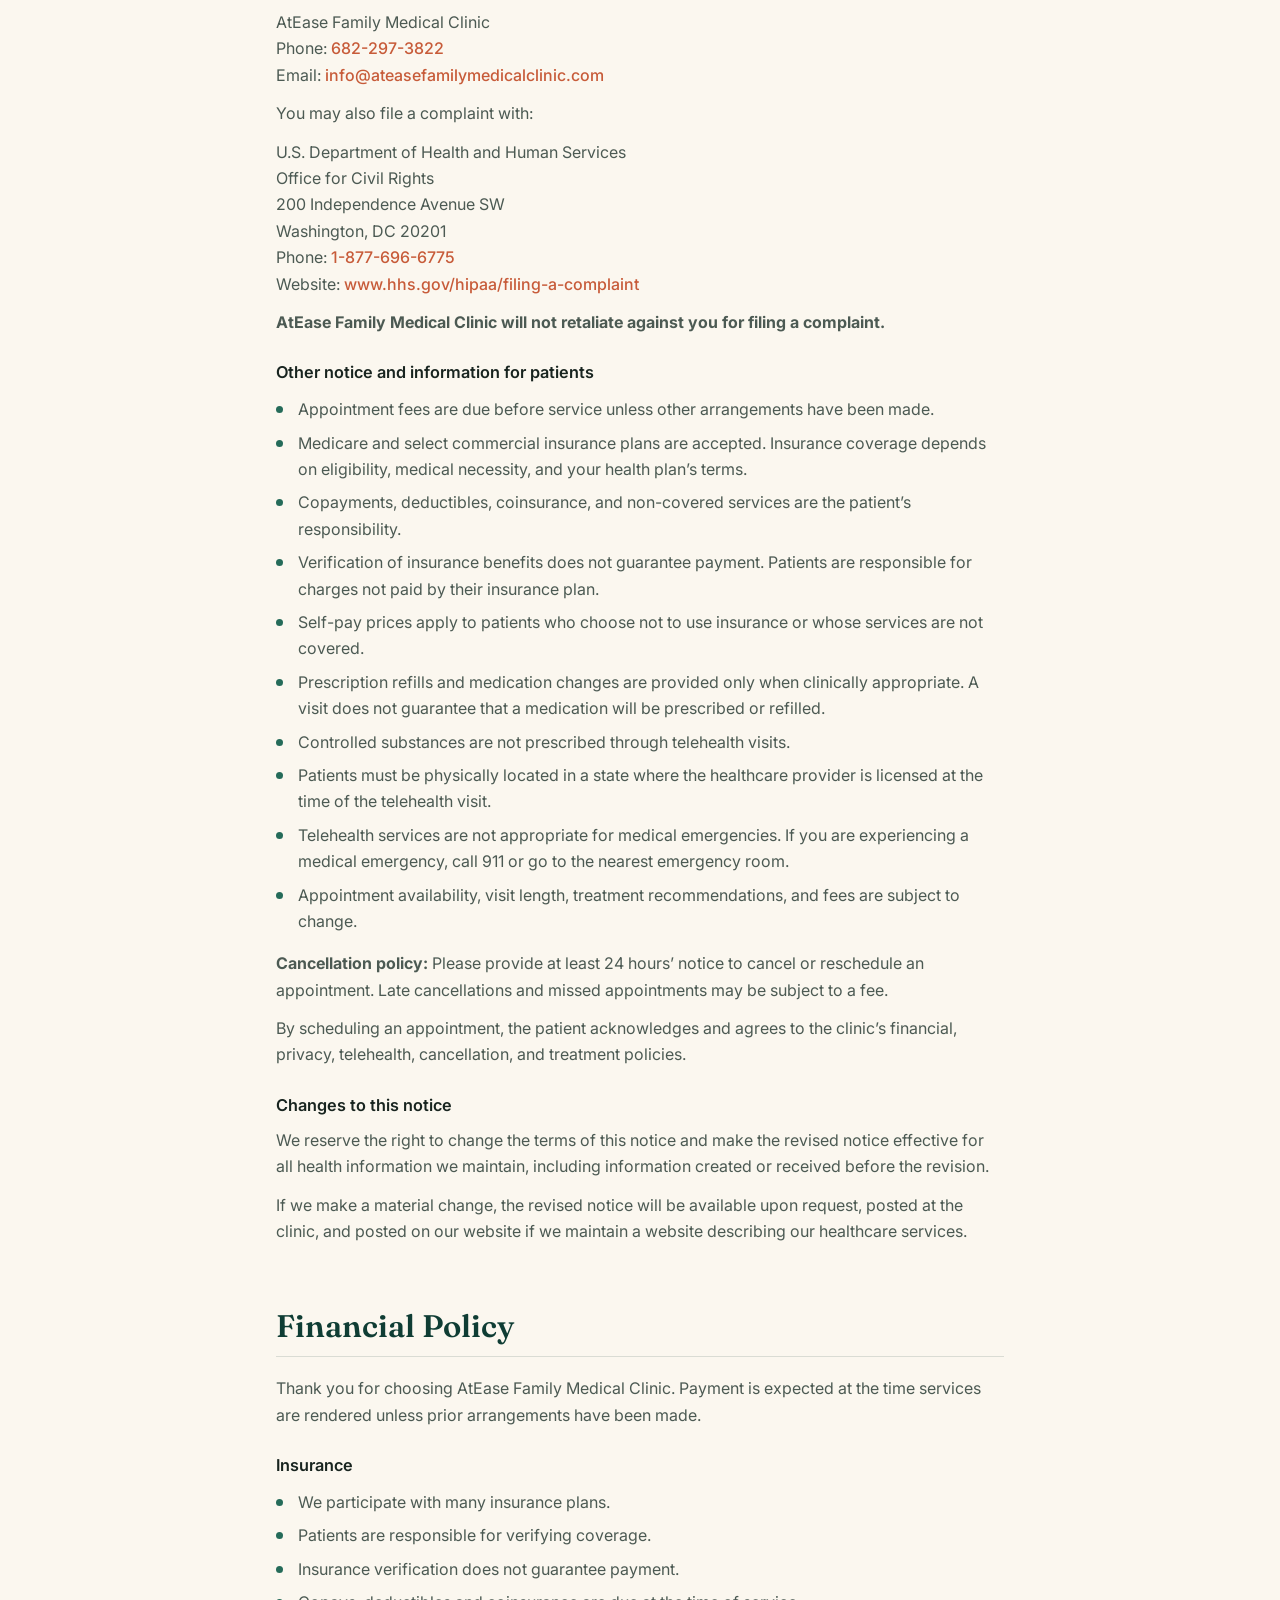
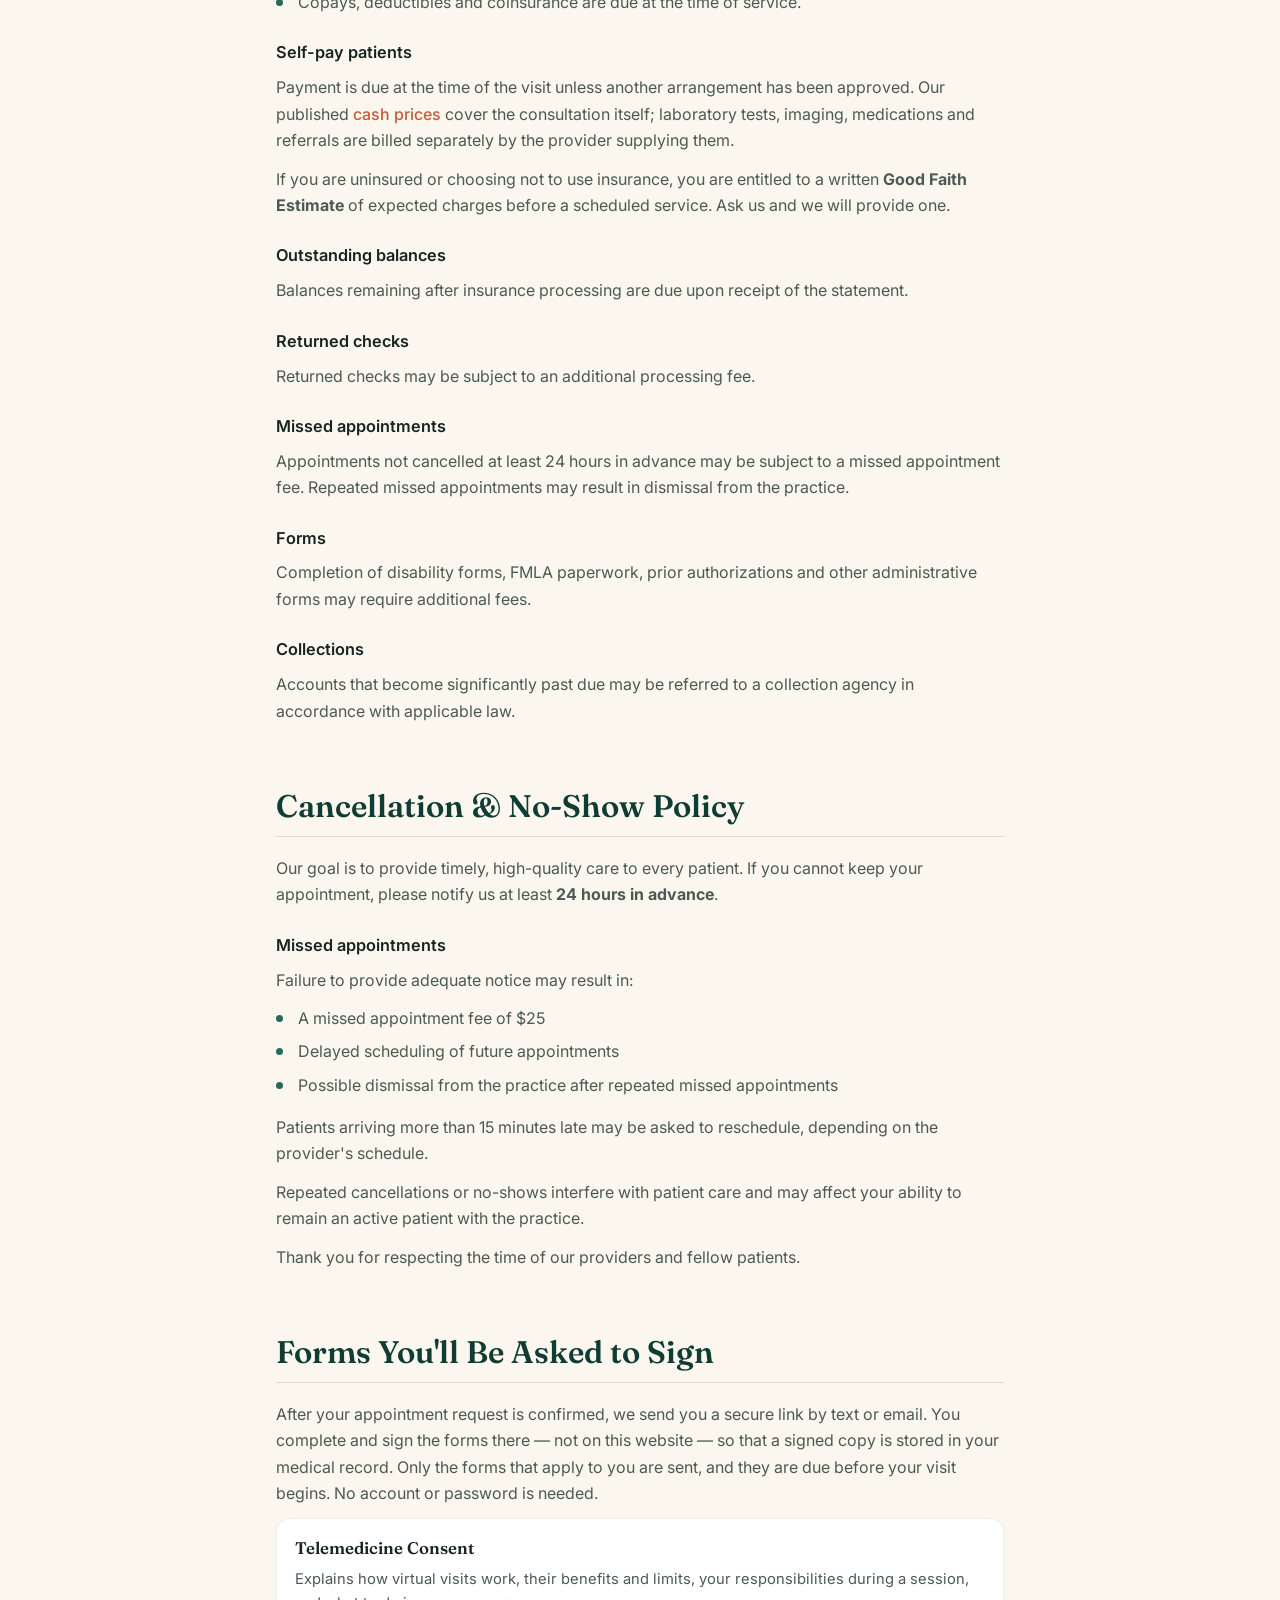
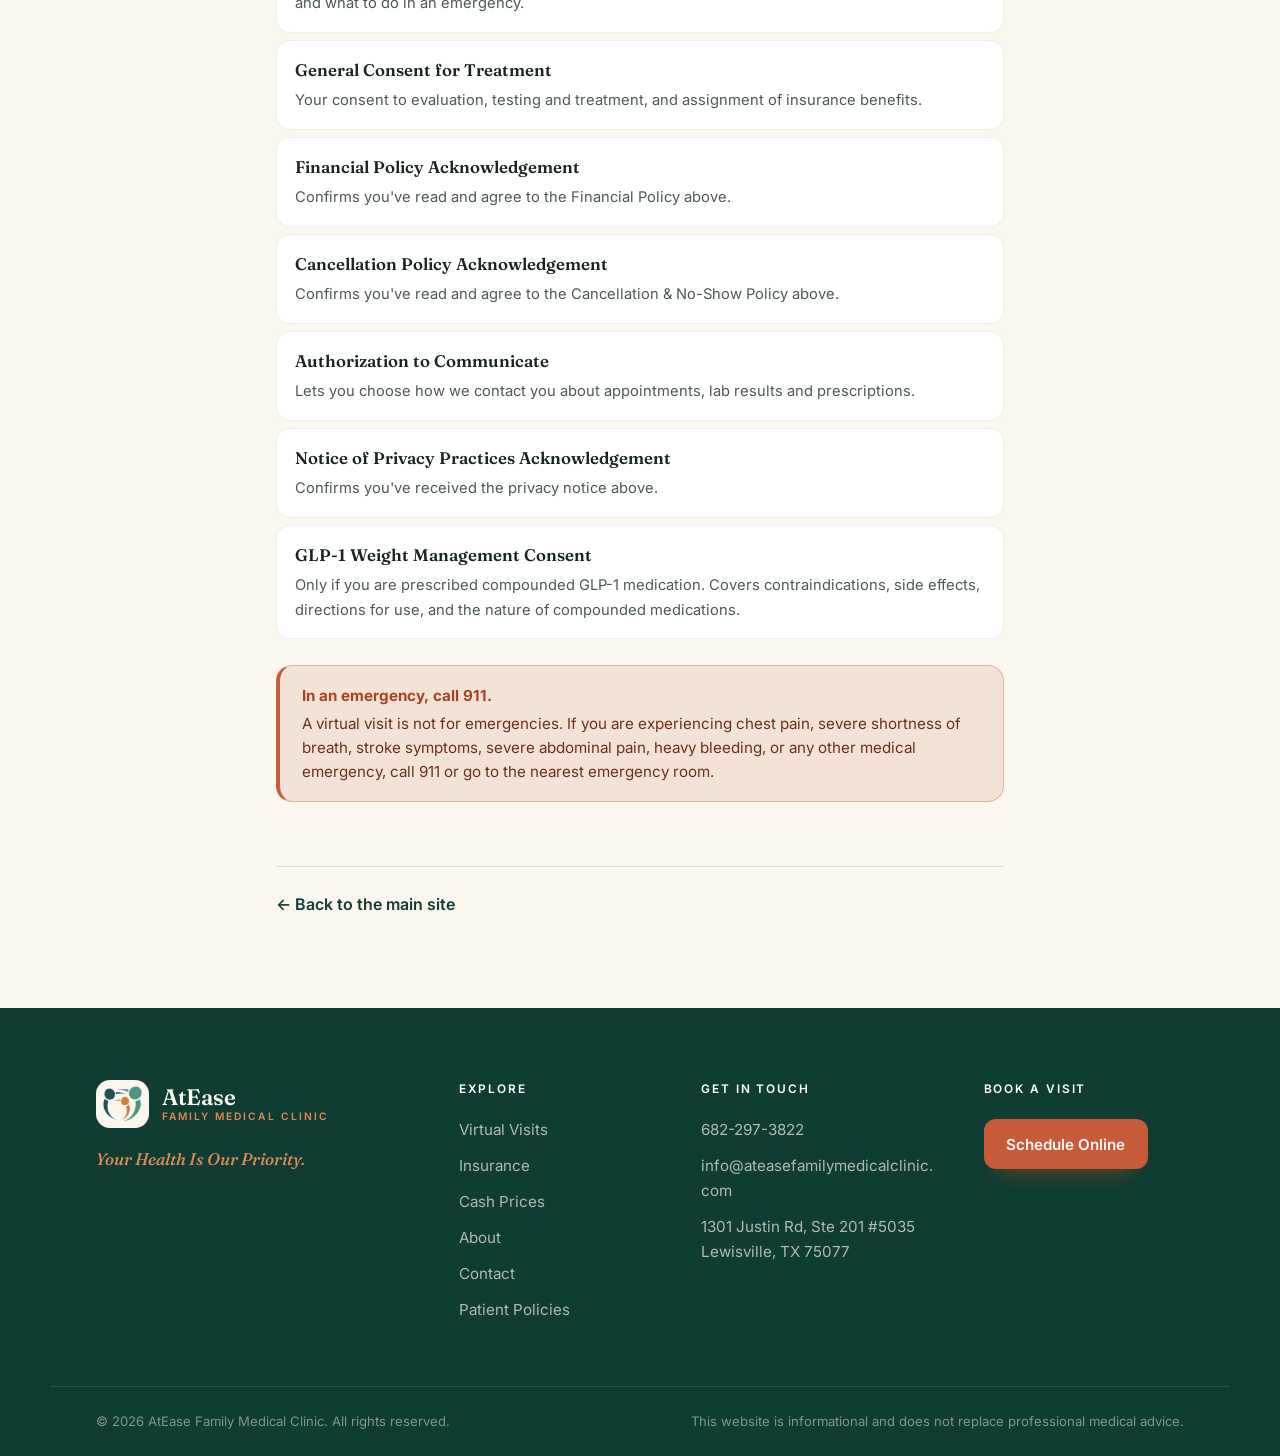
==== commit c52c002e: "Make [hidden] actually hide - two dead portal links were live The hidden attribute was being overrid" ====
--- a/policies.html
+++ b/policies.html
@@ -16,7 +16,7 @@
 <link rel="preconnect" href="https://fonts.googleapis.com" />
 <link rel="preconnect" href="https://fonts.gstatic.com" crossorigin />
 <link href="https://fonts.googleapis.com/css2?family=Fraunces:opsz,wght@9..144,400;9..144,500;9..144,600;9..144,700&family=Inter:wght@400;500;600;700&display=swap" rel="stylesheet" />
-<link rel="stylesheet" href="styles.css?v=20260831" />
+<link rel="stylesheet" href="styles.css?v=20260918" />
 <link rel="icon" href="favicon.ico" sizes="any" />
 <link rel="icon" type="image/png" sizes="32x32" href="favicon-32.png" />
 <link rel="apple-touch-icon" href="apple-touch-icon.png" />
@@ -48,7 +48,7 @@
         <svg viewBox="0 0 24 24" width="18" height="18" aria-hidden="true"><path fill="currentColor" d="M6.6 10.8a15 15 0 006.6 6.6l2.2-2.2a1 1 0 011-.24 11 11 0 003.5.56 1 1 0 011 1V20a1 1 0 01-1 1A17 17 0 013 4a1 1 0 011-1h3.5a1 1 0 011 1 11 11 0 00.56 3.5 1 1 0 01-.24 1z"/></svg>
         <span>682-297-3822</span>
       </a>
-      <a href="#" class="nav__portal" data-portal-link target="_blank" rel="noopener">Patient Portal</a>
+      <a href="#" class="nav__portal" data-portal-link target="_blank" rel="noopener" hidden>Patient Portal</a>
       <a href="index.html#book" class="btn btn--primary nav__book">Book a Visit</a>
     </div>
   </div>
@@ -398,9 +398,24 @@
   </div>
 </footer>
 
-<script src="clinic-config.js?v=20260831"></script>
+<script src="clinic-config.js?v=20260918"></script>
 <script>
   document.getElementById('year').textContent = new Date().getFullYear();
+
+  /* Patient Portal link.
+     This page does not load script.js, so it cannot rely on the portal
+     hiding that runs there. The link ships hidden and is revealed only
+     when TEBRA_PORTAL_URL is set in clinic-config.js - same single
+     source of truth as index.html, and it fails safe: with no URL, and
+     with JS off entirely, the patient never sees a dead link. */
+  (function () {
+    var url = String((window.ATEASE || {}).TEBRA_PORTAL_URL || '').trim();
+    if (!url) return;
+    document.querySelectorAll('[data-portal-link]').forEach(function (el) {
+      el.setAttribute('href', url);
+      el.removeAttribute('hidden');
+    });
+  })();
 
   /* Missed-appointment fee is published only once the practice confirms
      the amount. Set MISSED_APPOINTMENT_FEE in clinic-config.js. */
--- a/styles.css
+++ b/styles.css
@@ -35,6 +35,12 @@
 }
 
 *,*::before,*::after{box-sizing:border-box;margin:0;padding:0}
+
+/* The hidden attribute must win. Component rules like .nav__portal{display:flex}
+   and .footer__col a{display:block} beat the UA stylesheet's [hidden]{display:none},
+   which left dead "Patient Portal" links visible on the live site after the
+   CharmHealth portal was retired. Anything marked hidden stays hidden. */
+[hidden]{display:none !important}
 html{scroll-behavior:smooth;-webkit-text-size-adjust:100%;overflow-x:hidden}
 body{
   font-family:var(--body);color:var(--ink);background:var(--bone);
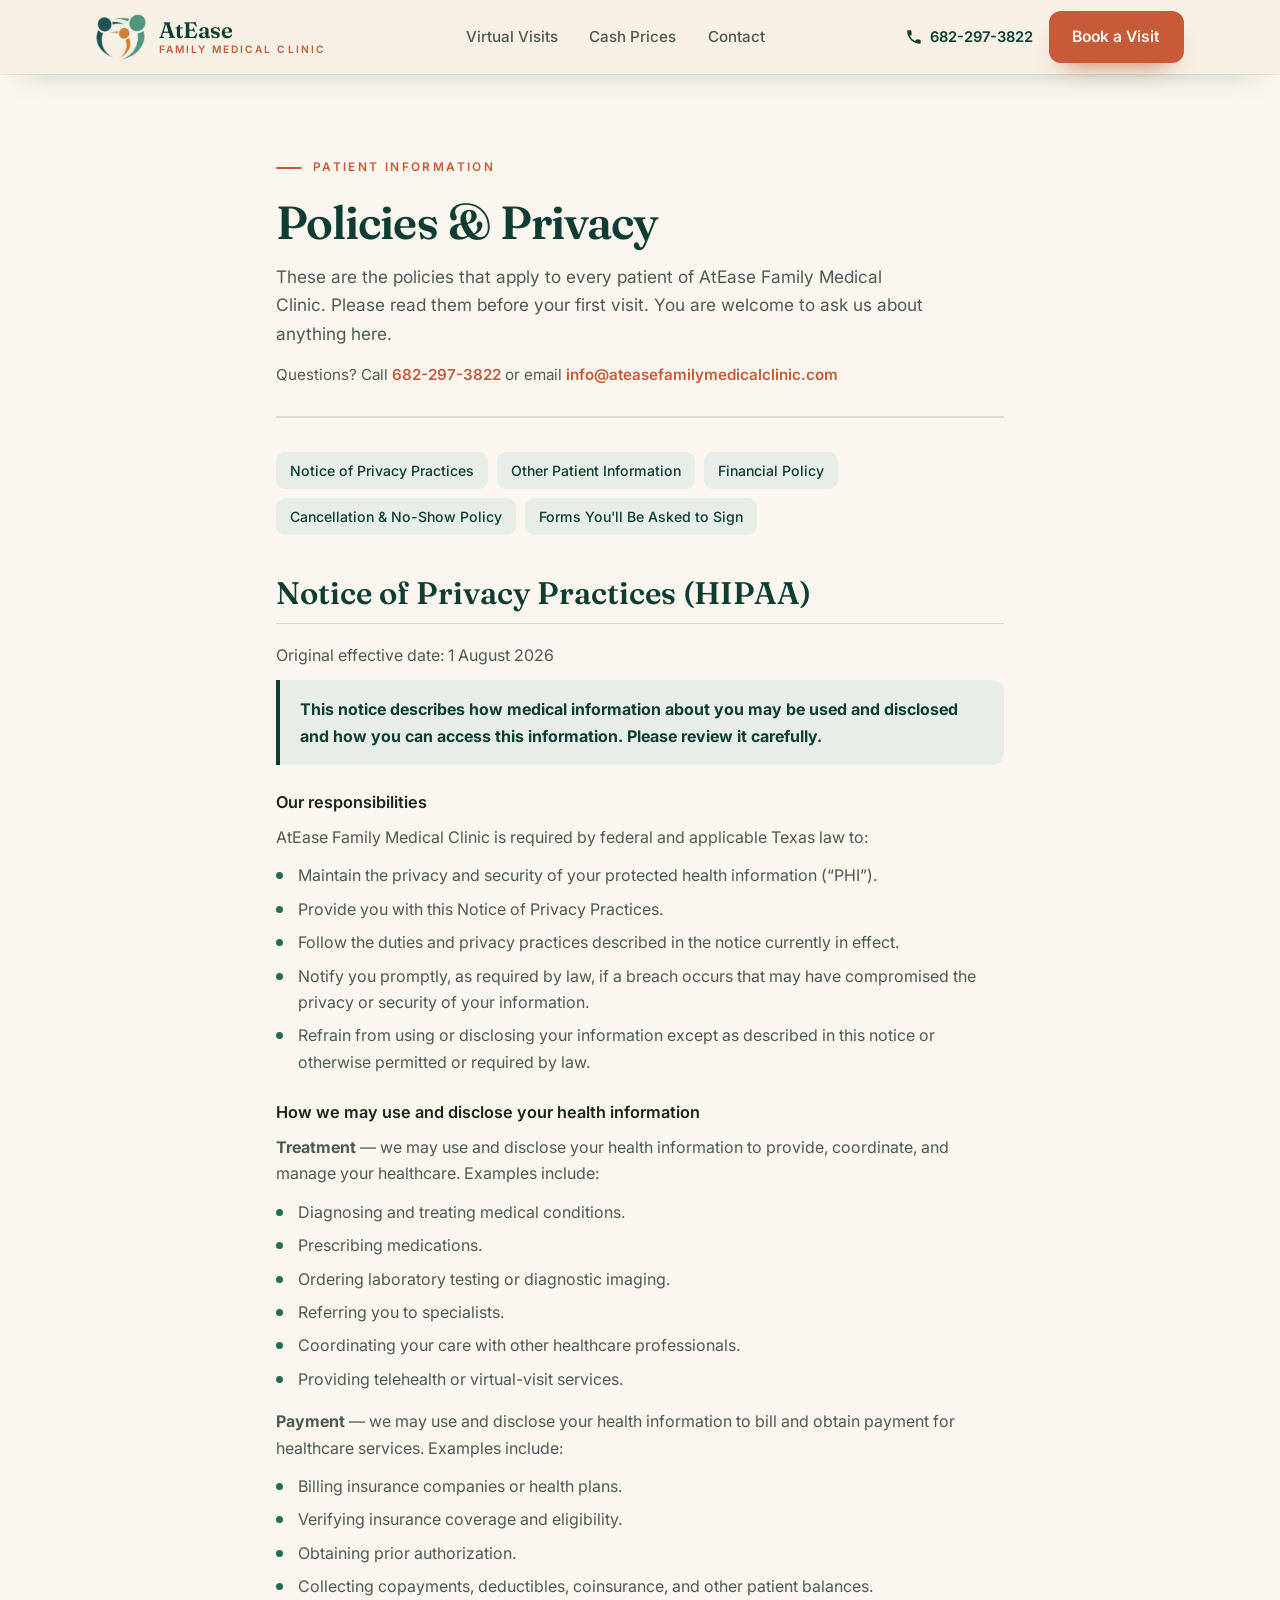
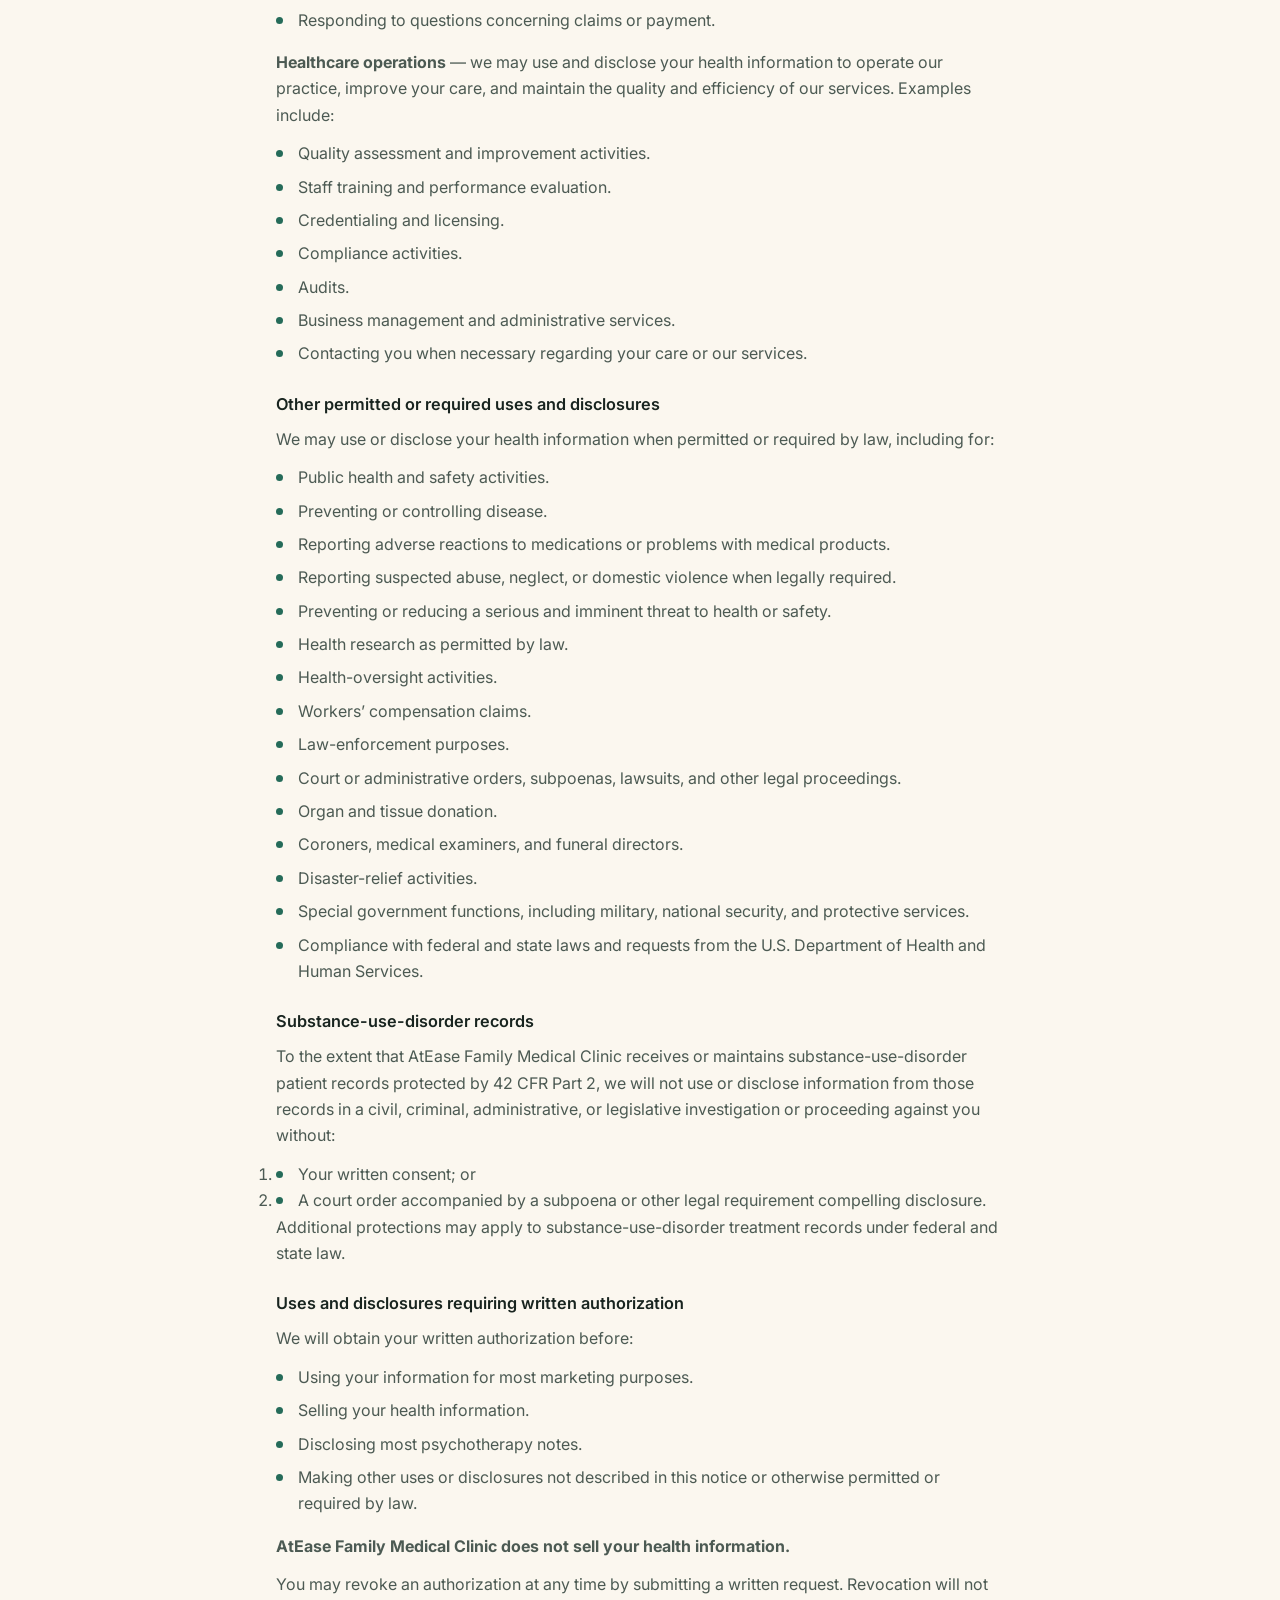
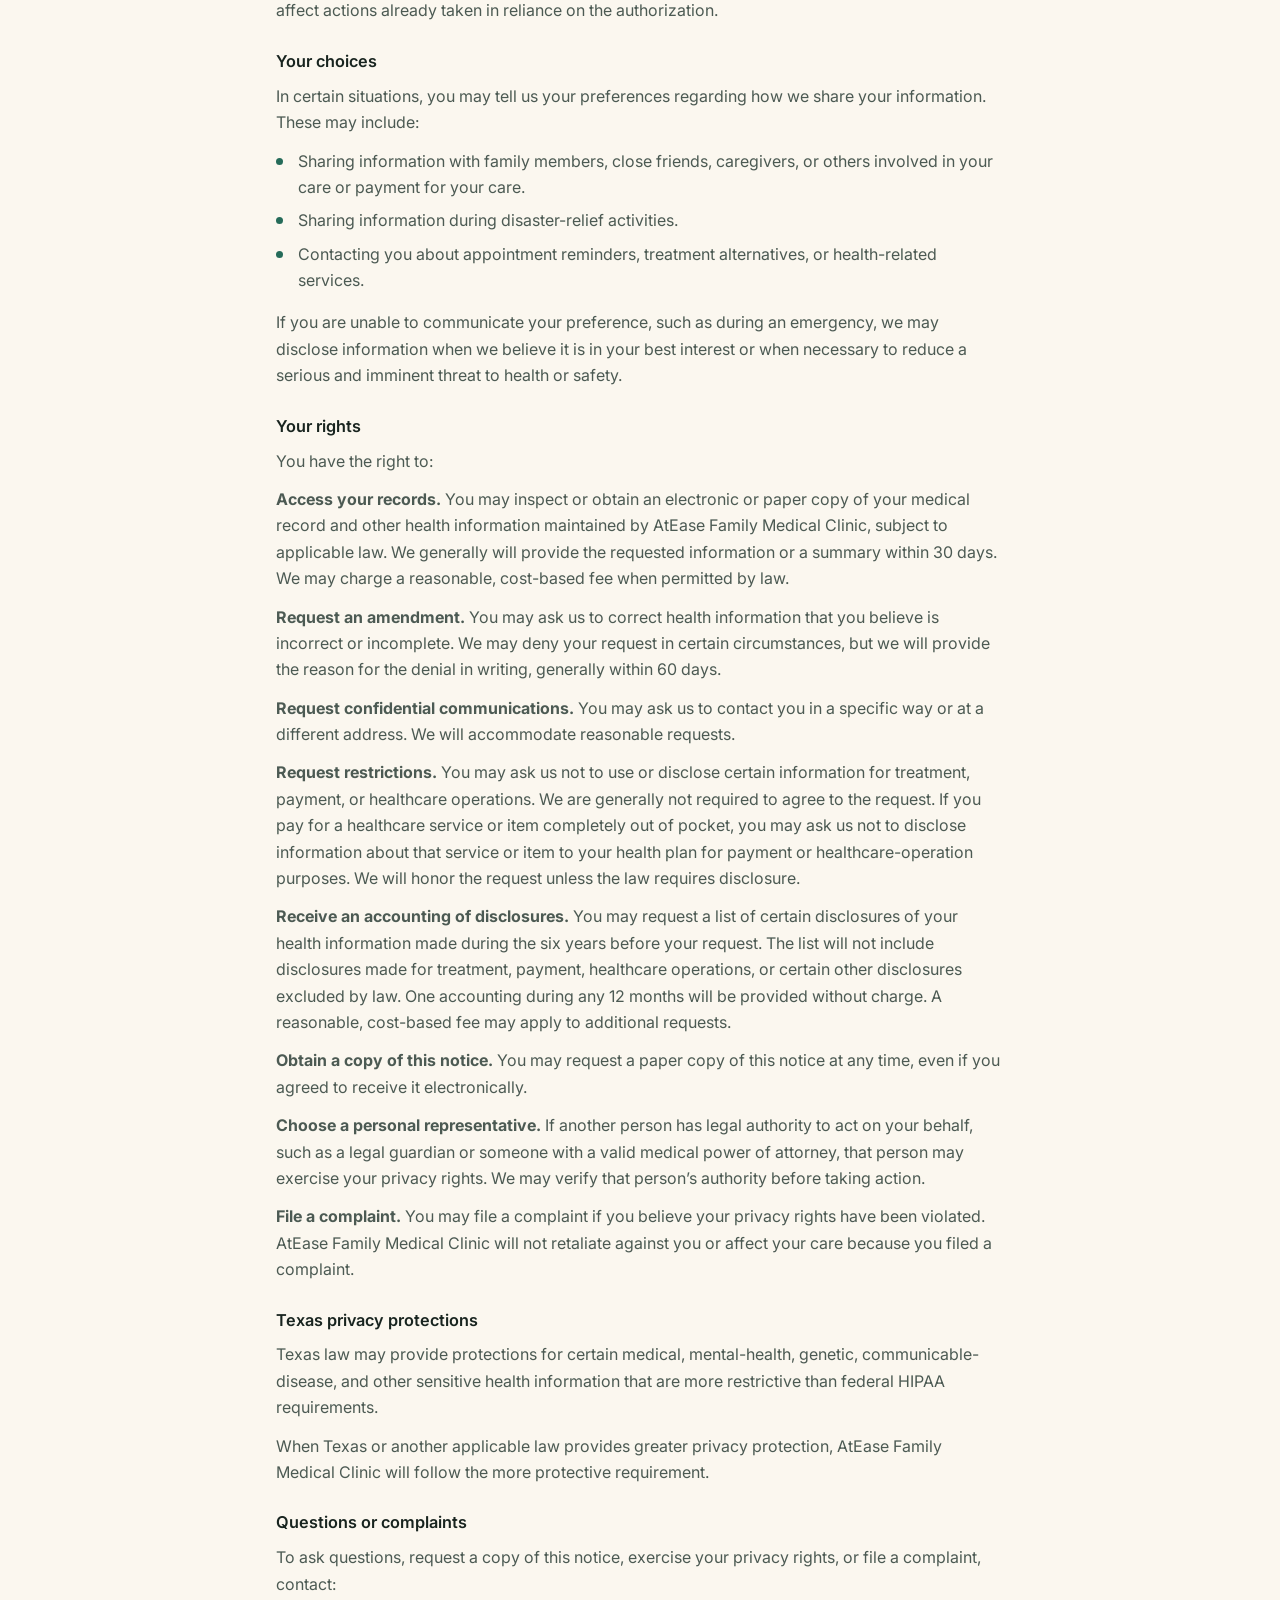
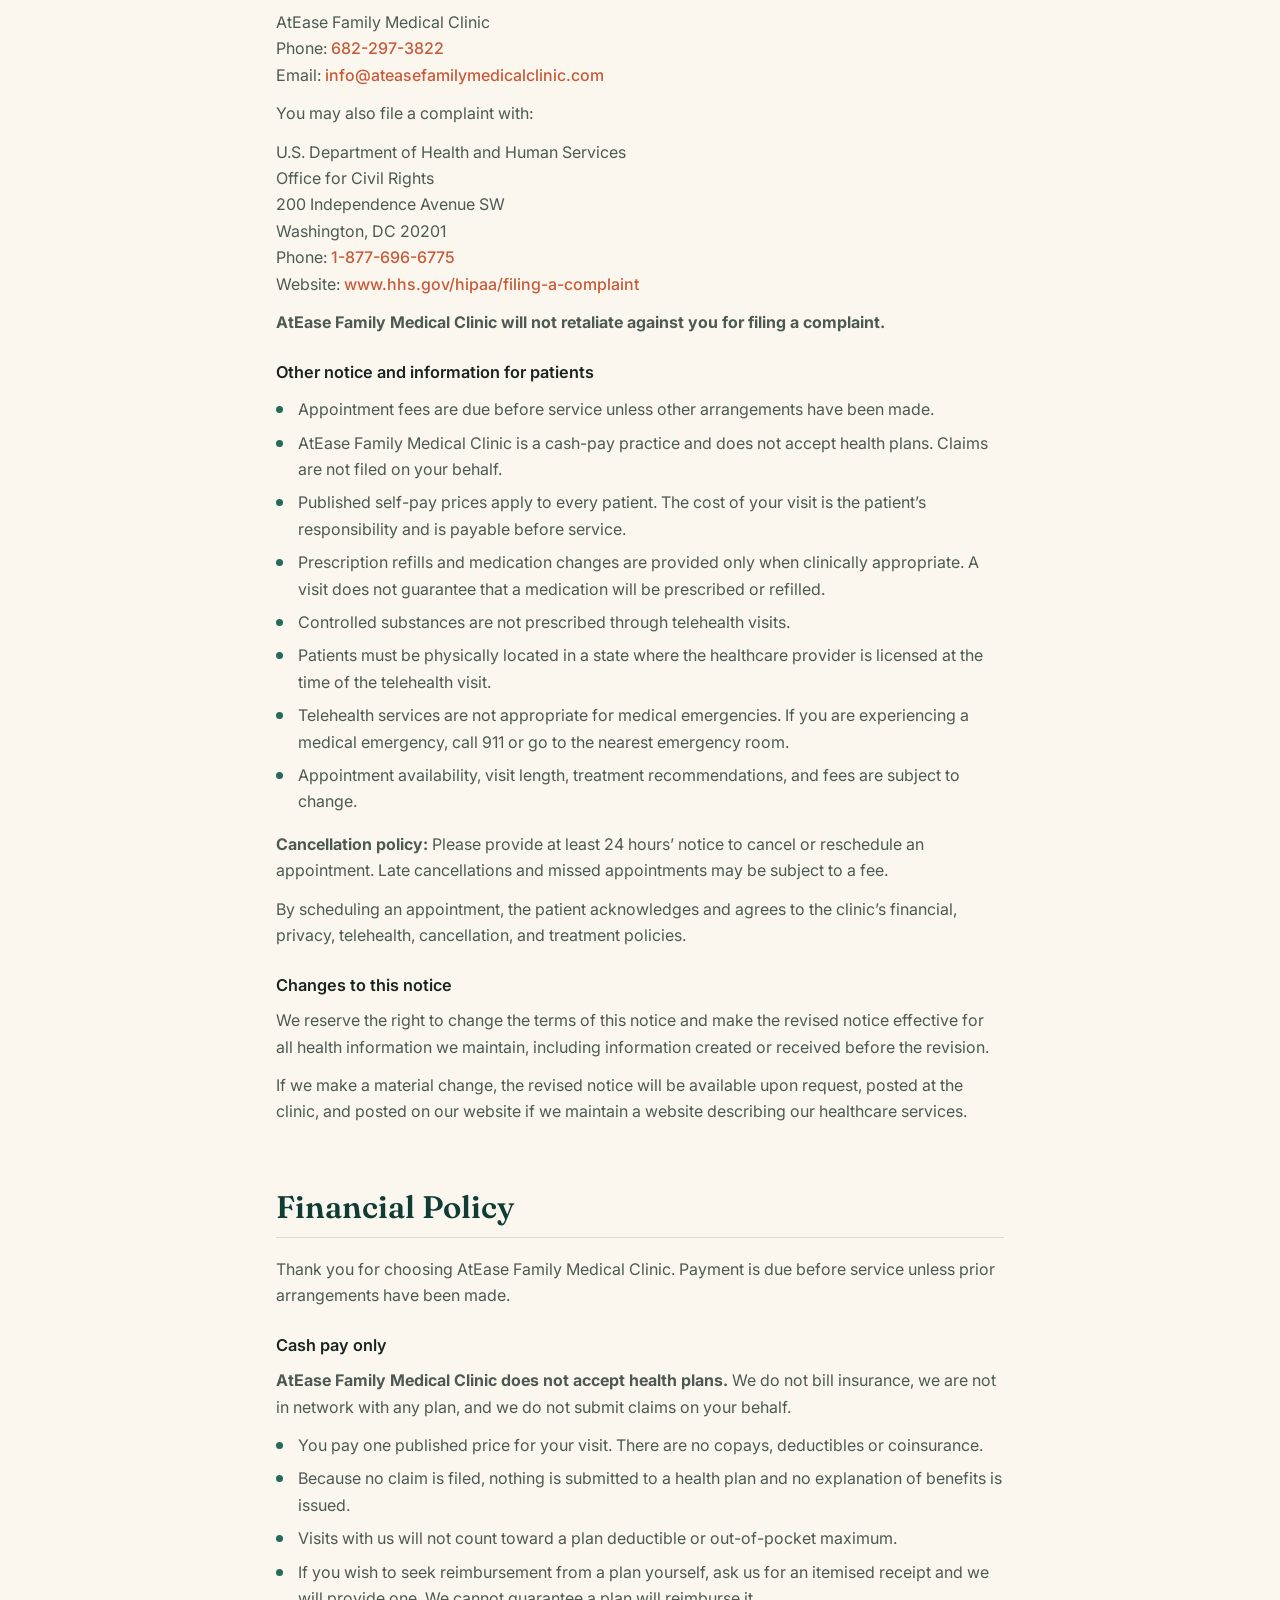
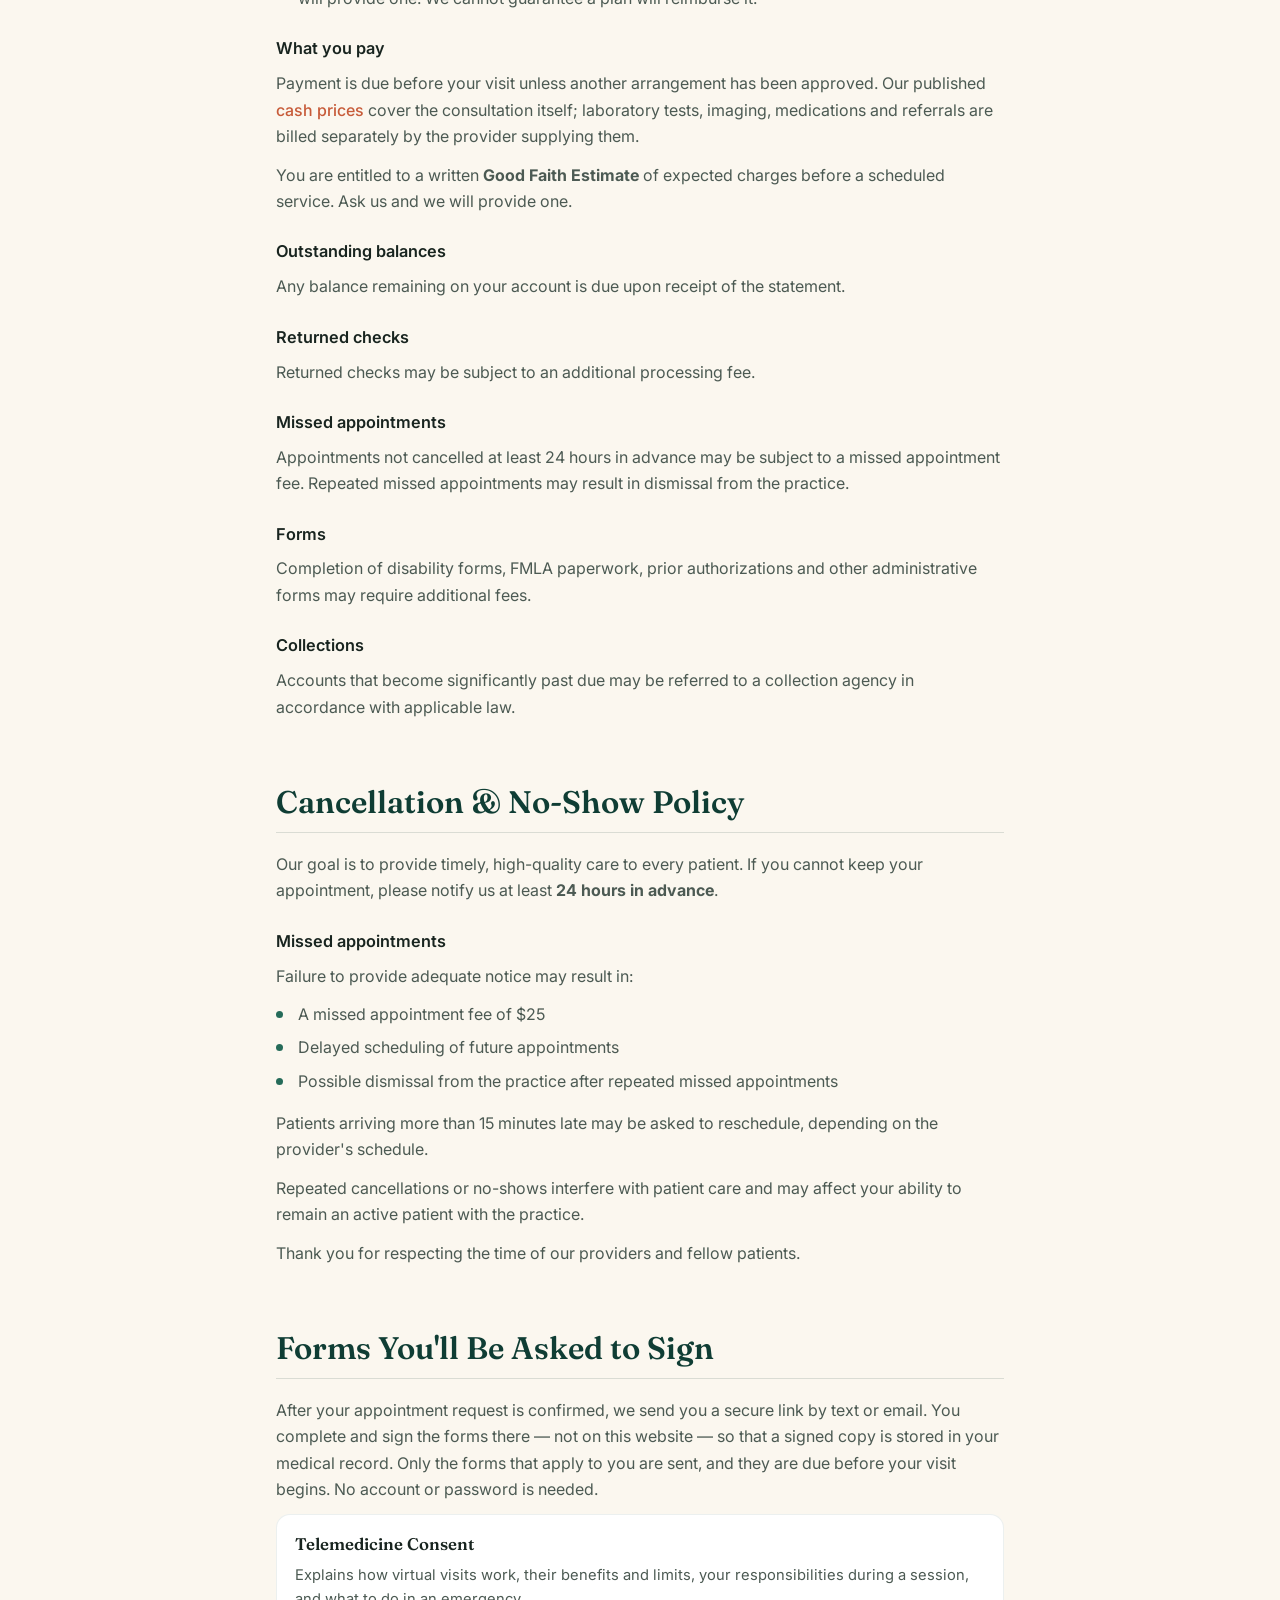
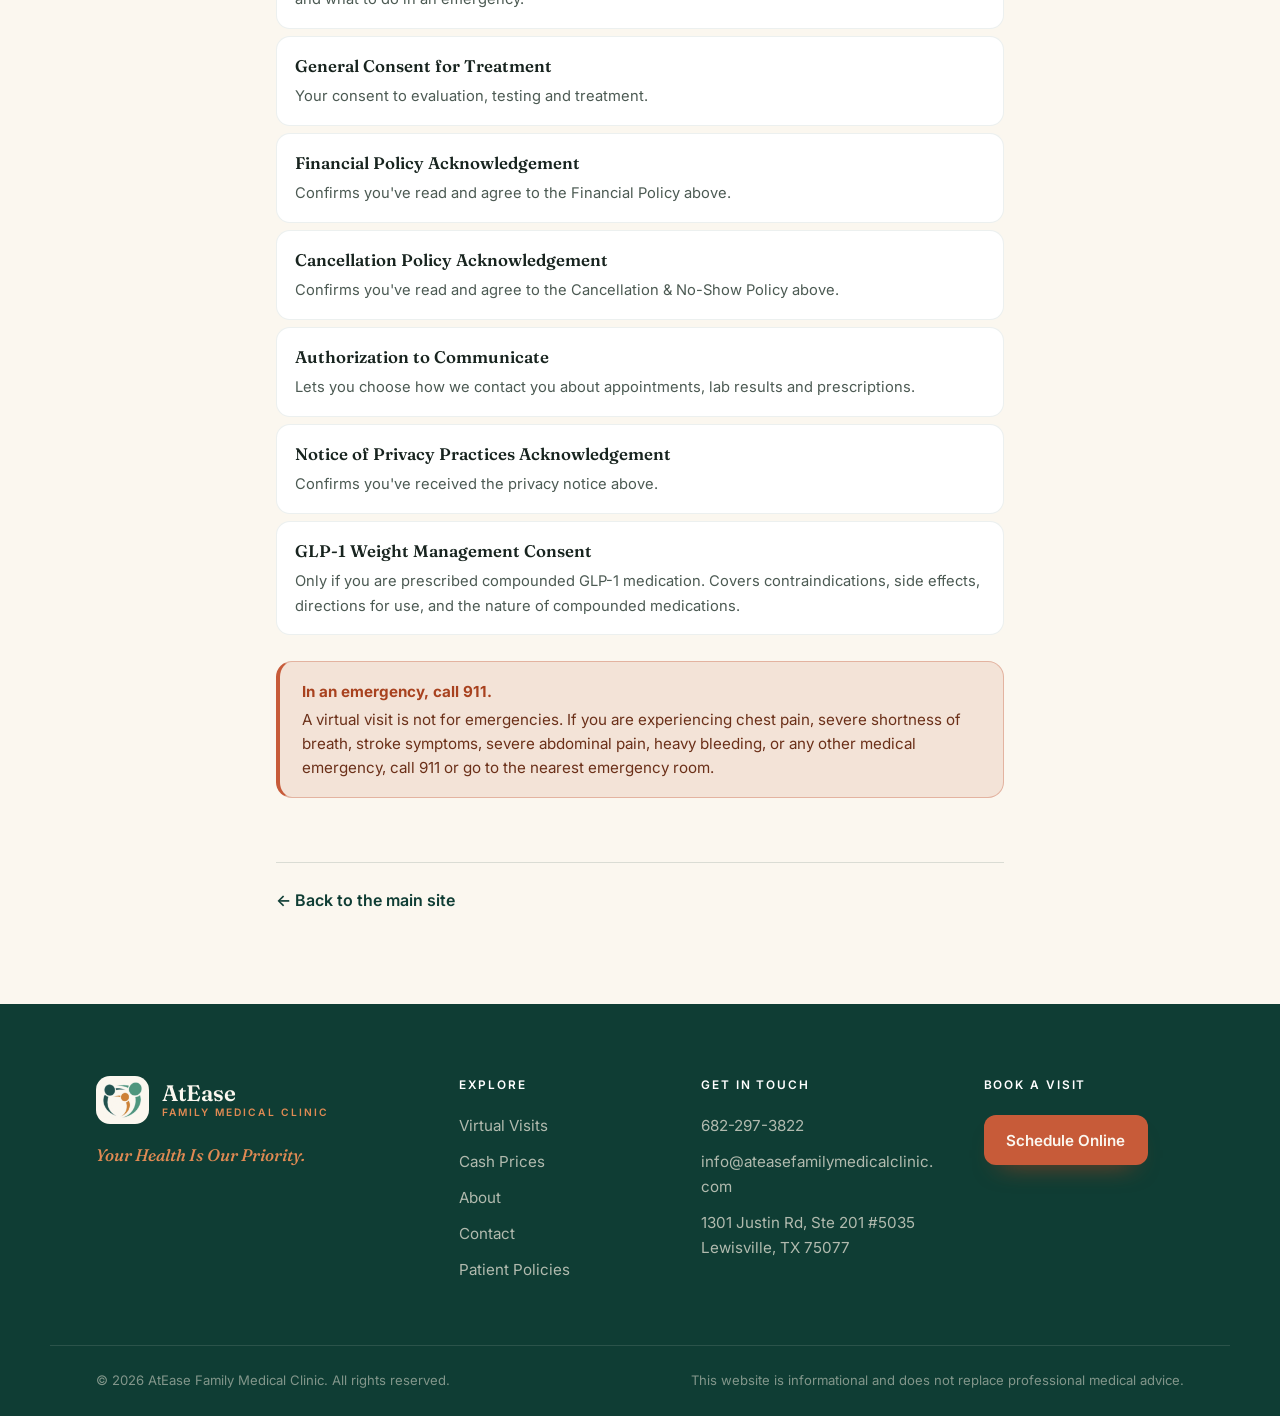
==== commit c1f746fd: "Go cash pay only - remove insurance across the site Owner's instruction, 8 Oct 2026: stop accepting " ====
--- a/policies.html
+++ b/policies.html
@@ -16,7 +16,7 @@
 <link rel="preconnect" href="https://fonts.googleapis.com" />
 <link rel="preconnect" href="https://fonts.gstatic.com" crossorigin />
 <link href="https://fonts.googleapis.com/css2?family=Fraunces:opsz,wght@9..144,400;9..144,500;9..144,600;9..144,700&family=Inter:wght@400;500;600;700&display=swap" rel="stylesheet" />
-<link rel="stylesheet" href="styles.css?v=20260918" />
+<link rel="stylesheet" href="styles.css?v=20261008" />
 <link rel="icon" href="favicon.ico" sizes="any" />
 <link rel="icon" type="image/png" sizes="32x32" href="favicon-32.png" />
 <link rel="apple-touch-icon" href="apple-touch-icon.png" />
@@ -38,8 +38,7 @@
 
     <nav class="nav__links" aria-label="Primary">
       <a href="index.html#services">Virtual Visits</a>
-      <a href="index.html#insurance">Insurance</a>
-      <a href="index.html#pricing">Cash Prices</a>
+      <a href="index.html#cash-pay">Cash Prices</a>
       <a href="index.html#contact">Contact</a>
     </nav>
 
@@ -232,10 +231,8 @@
       <h3 id="other-info">Other notice and information for patients</h3>
       <ul>
         <li>Appointment fees are due before service unless other arrangements have been made.</li>
-        <li>Medicare and select commercial insurance plans are accepted. Insurance coverage depends on eligibility, medical necessity, and your health plan&rsquo;s terms.</li>
-        <li>Copayments, deductibles, coinsurance, and non-covered services are the patient&rsquo;s responsibility.</li>
-        <li>Verification of insurance benefits does not guarantee payment. Patients are responsible for charges not paid by their insurance plan.</li>
-        <li>Self-pay prices apply to patients who choose not to use insurance or whose services are not covered.</li>
+        <li>AtEase Family Medical Clinic is a cash-pay practice and does not accept health plans. Claims are not filed on your behalf.</li>
+        <li>Published self-pay prices apply to every patient. The cost of your visit is the patient&rsquo;s responsibility and is payable before service.</li>
         <li>Prescription refills and medication changes are provided only when clinically appropriate. A visit does not guarantee that a medication will be prescribed or refilled.</li>
         <li>Controlled substances are not prescribed through telehealth visits.</li>
         <li>Patients must be physically located in a state where the healthcare provider is licensed at the time of the telehealth visit.</li>
@@ -253,22 +250,23 @@
     <!-- ============ FINANCIAL POLICY ============ -->
     <section class="doc__section" id="financial">
       <h2>Financial Policy</h2>
-      <p>Thank you for choosing AtEase Family Medical Clinic. Payment is expected at the time services are rendered unless prior arrangements have been made.</p>
-
-      <h3>Insurance</h3>
-      <ul>
-        <li>We participate with many insurance plans.</li>
-        <li>Patients are responsible for verifying coverage.</li>
-        <li>Insurance verification does not guarantee payment.</li>
-        <li>Copays, deductibles and coinsurance are due at the time of service.</li>
-      </ul>
-
-      <h3>Self-pay patients</h3>
-      <p>Payment is due at the time of the visit unless another arrangement has been approved. Our published <a href="index.html#pricing">cash prices</a> cover the consultation itself; laboratory tests, imaging, medications and referrals are billed separately by the provider supplying them.</p>
-      <p>If you are uninsured or choosing not to use insurance, you are entitled to a written <strong>Good Faith Estimate</strong> of expected charges before a scheduled service. Ask us and we will provide one.</p>
+      <p>Thank you for choosing AtEase Family Medical Clinic. Payment is due before service unless prior arrangements have been made.</p>
+
+      <h3>Cash pay only</h3>
+      <p><strong>AtEase Family Medical Clinic does not accept health plans.</strong> We do not bill insurance, we are not in network with any plan, and we do not submit claims on your behalf.</p>
+      <ul>
+        <li>You pay one published price for your visit. There are no copays, deductibles or coinsurance.</li>
+        <li>Because no claim is filed, nothing is submitted to a health plan and no explanation of benefits is issued.</li>
+        <li>Visits with us will not count toward a plan deductible or out-of-pocket maximum.</li>
+        <li>If you wish to seek reimbursement from a plan yourself, ask us for an itemised receipt and we will provide one. We cannot guarantee a plan will reimburse it.</li>
+      </ul>
+
+      <h3>What you pay</h3>
+      <p>Payment is due before your visit unless another arrangement has been approved. Our published <a href="index.html#pricing">cash prices</a> cover the consultation itself; laboratory tests, imaging, medications and referrals are billed separately by the provider supplying them.</p>
+      <p>You are entitled to a written <strong>Good Faith Estimate</strong> of expected charges before a scheduled service. Ask us and we will provide one.</p>
 
       <h3>Outstanding balances</h3>
-      <p>Balances remaining after insurance processing are due upon receipt of the statement.</p>
+      <p>Any balance remaining on your account is due upon receipt of the statement.</p>
 
       <h3>Returned checks</h3>
       <p>Returned checks may be subject to an additional processing fee.</p>
@@ -317,7 +315,7 @@
         </li>
         <li>
           <strong>General Consent for Treatment</strong>
-          <span>Your consent to evaluation, testing and treatment, and assignment of insurance benefits.</span>
+          <span>Your consent to evaluation, testing and treatment.</span>
         </li>
         <li>
           <strong>Financial Policy Acknowledgement</strong>
@@ -373,8 +371,7 @@
     <nav class="footer__col" aria-label="Footer">
       <h5>Explore</h5>
       <a href="index.html#services">Virtual Visits</a>
-      <a href="index.html#insurance">Insurance</a>
-      <a href="index.html#pricing">Cash Prices</a>
+      <a href="index.html#cash-pay">Cash Prices</a>
       <a href="index.html#about">About</a>
       <a href="index.html#contact">Contact</a>
       <a href="policies.html">Patient Policies</a>
@@ -398,7 +395,7 @@
   </div>
 </footer>
 
-<script src="clinic-config.js?v=20260918"></script>
+<script src="clinic-config.js?v=20261008"></script>
 <script>
   document.getElementById('year').textContent = new Date().getFullYear();
 
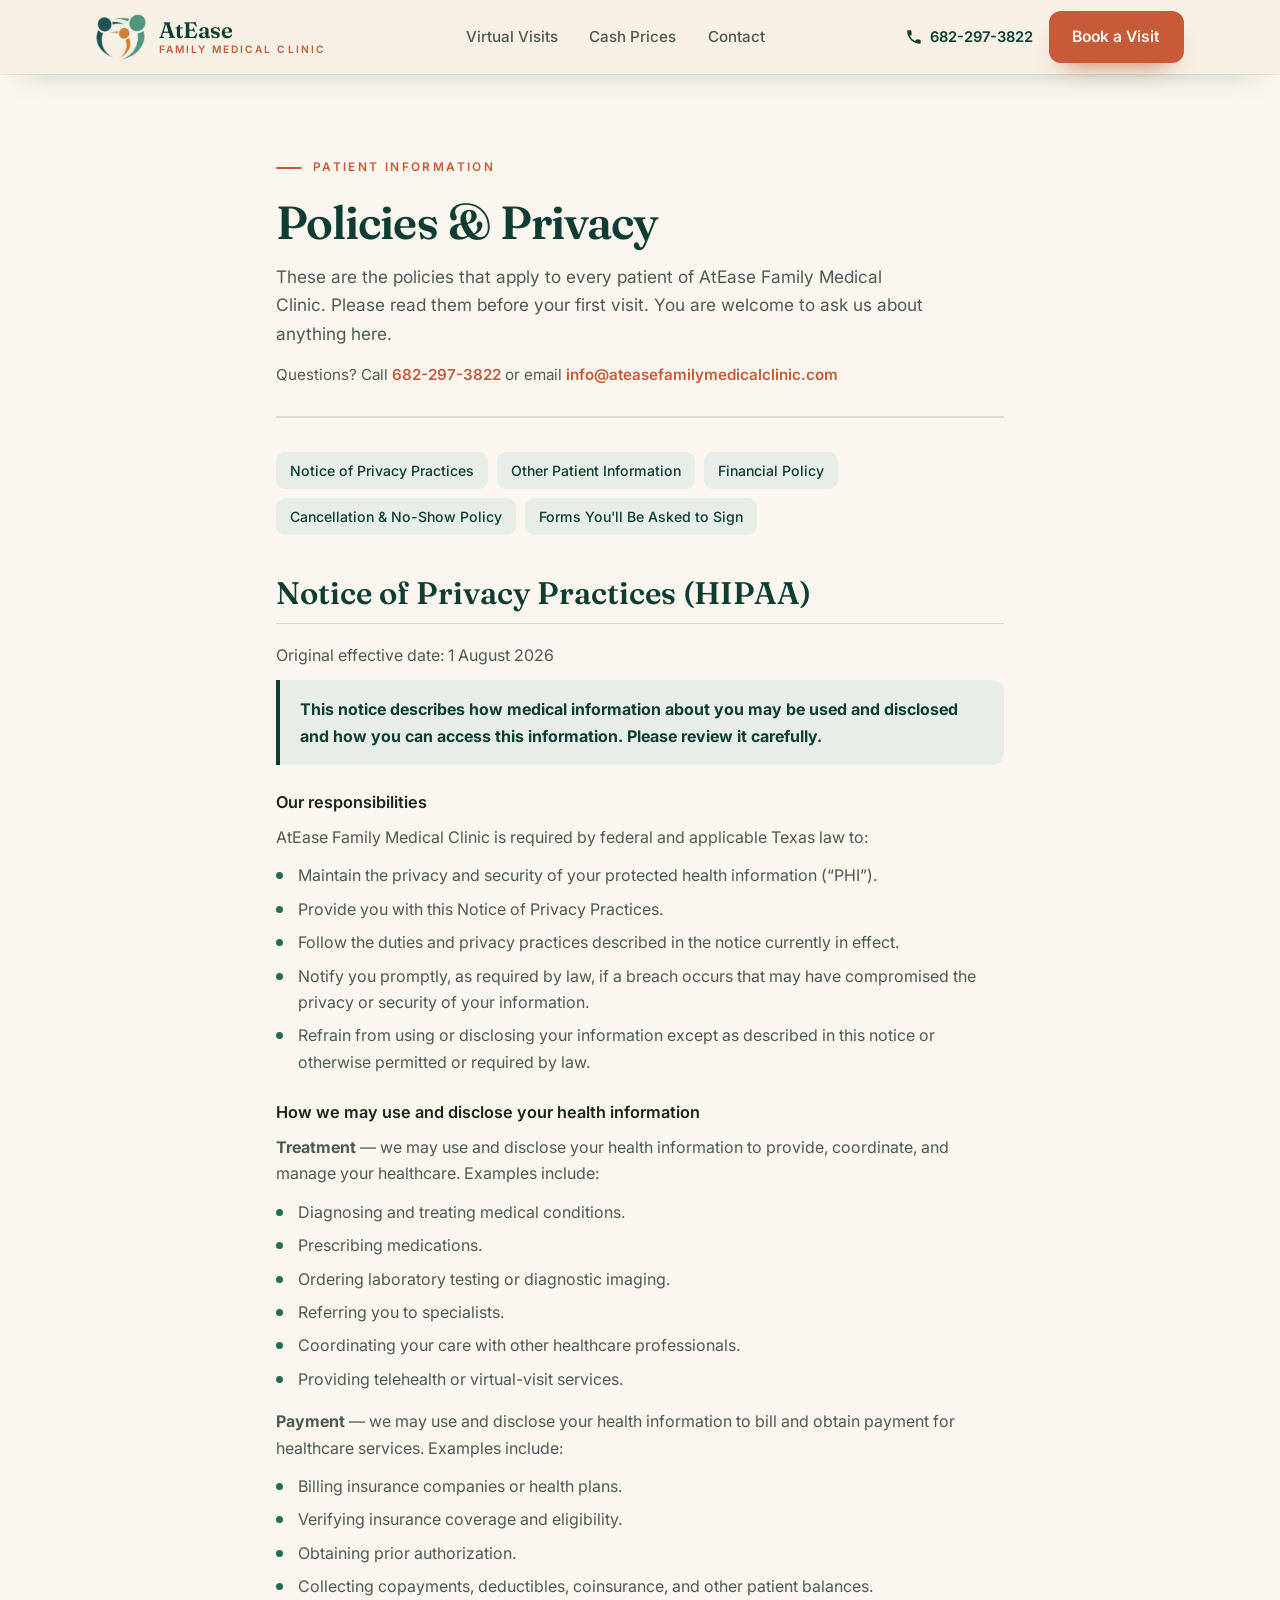
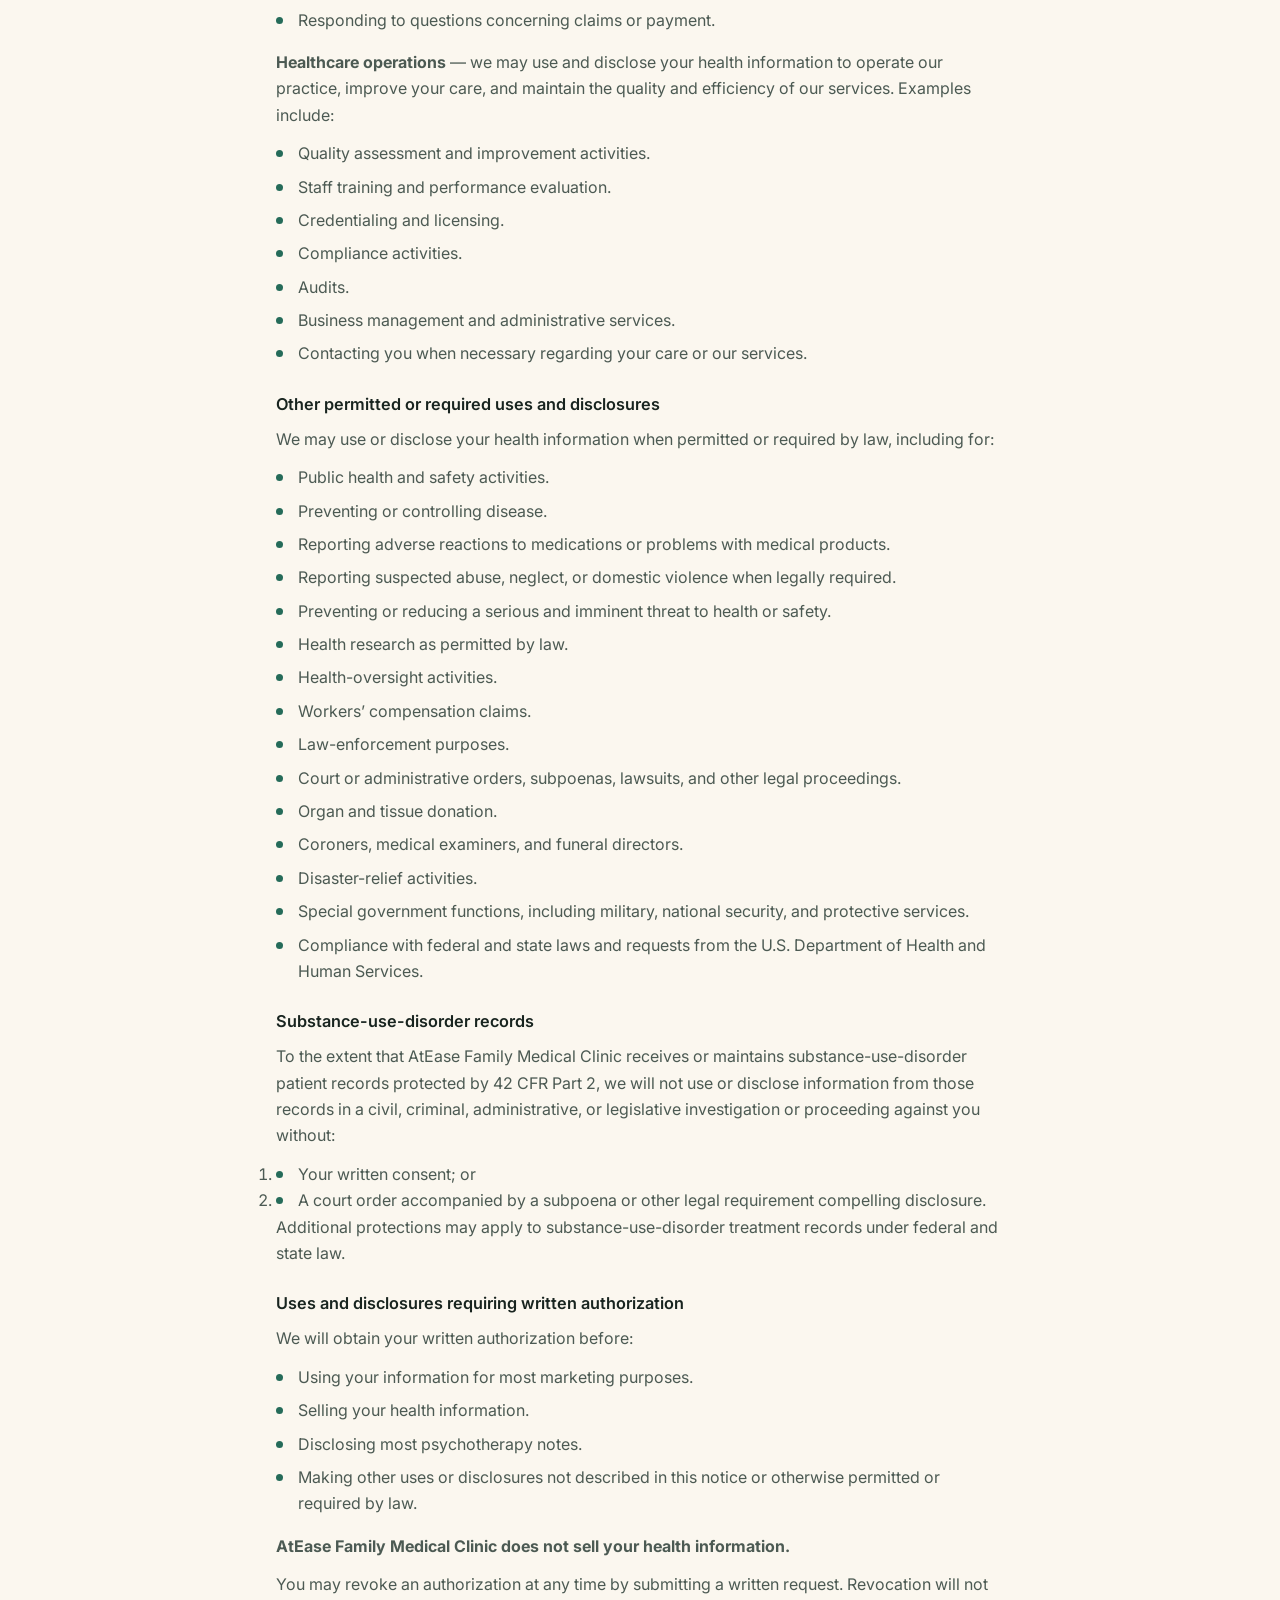
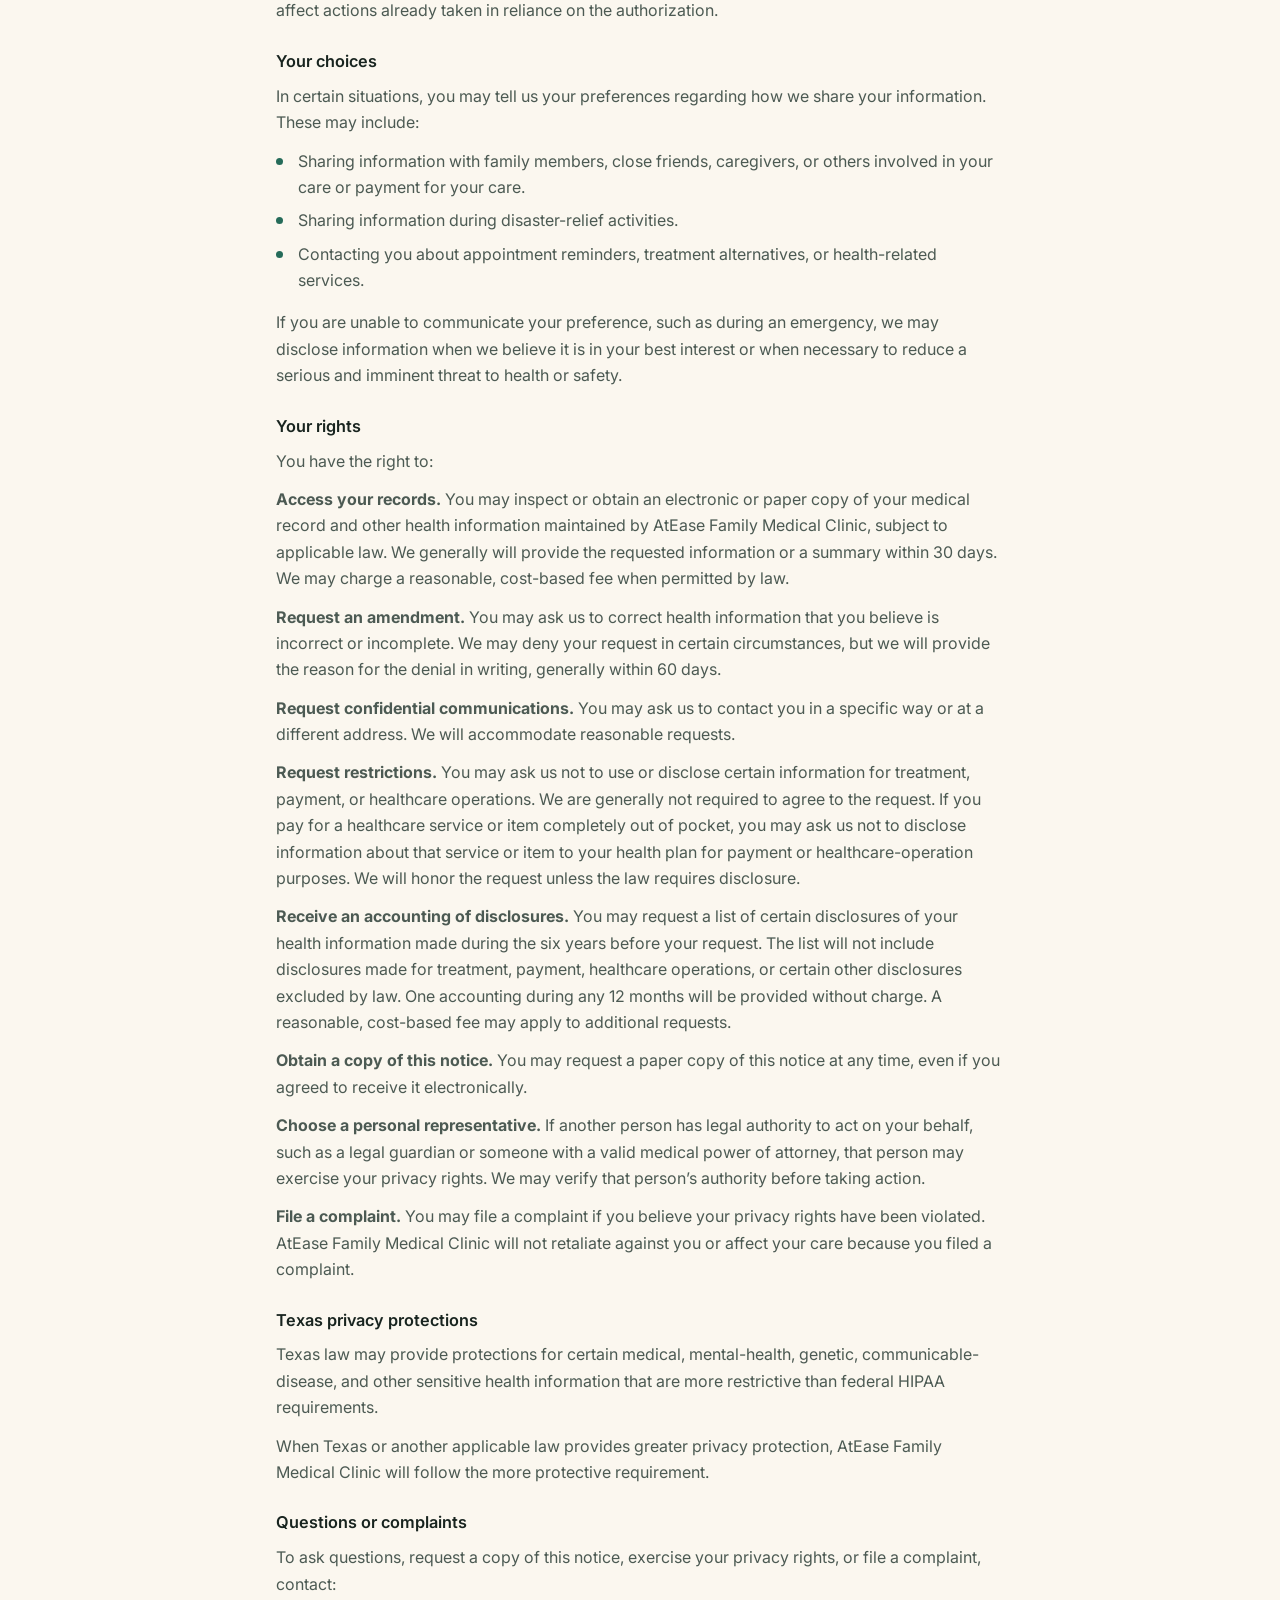
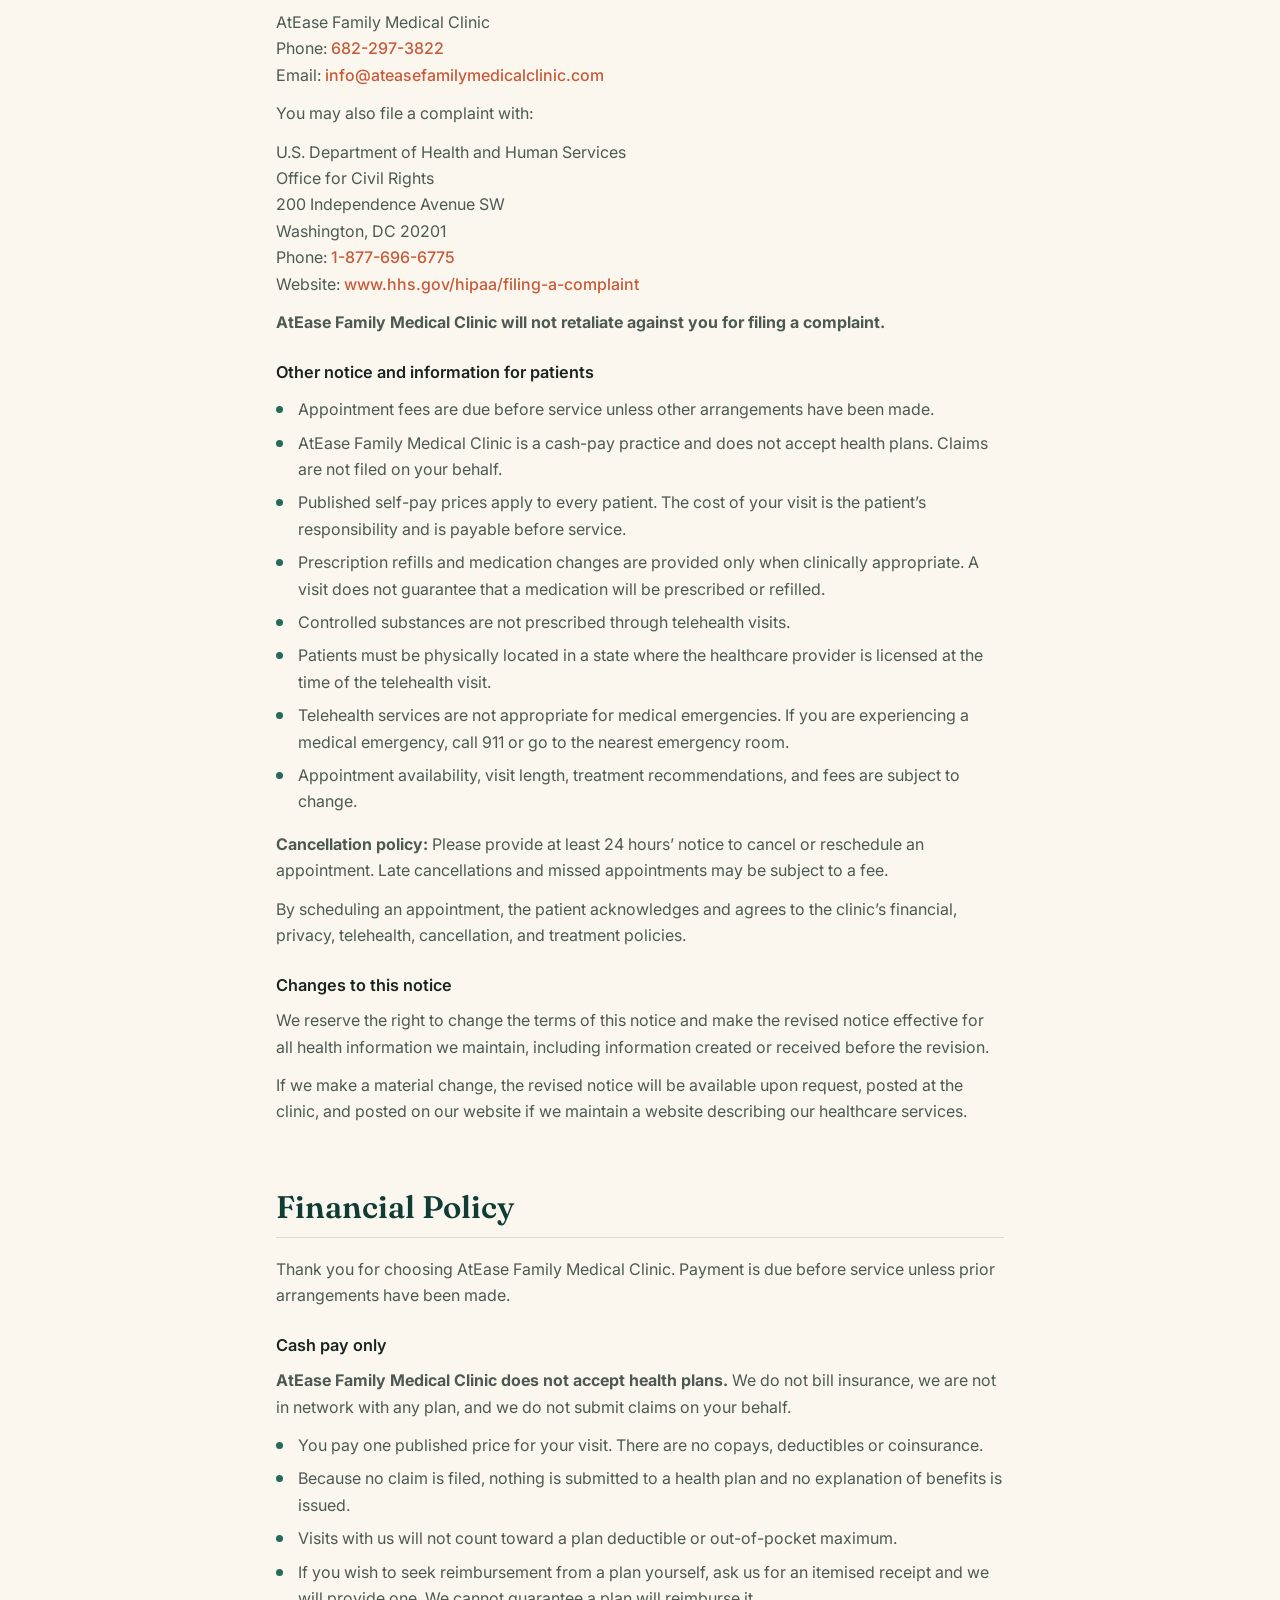
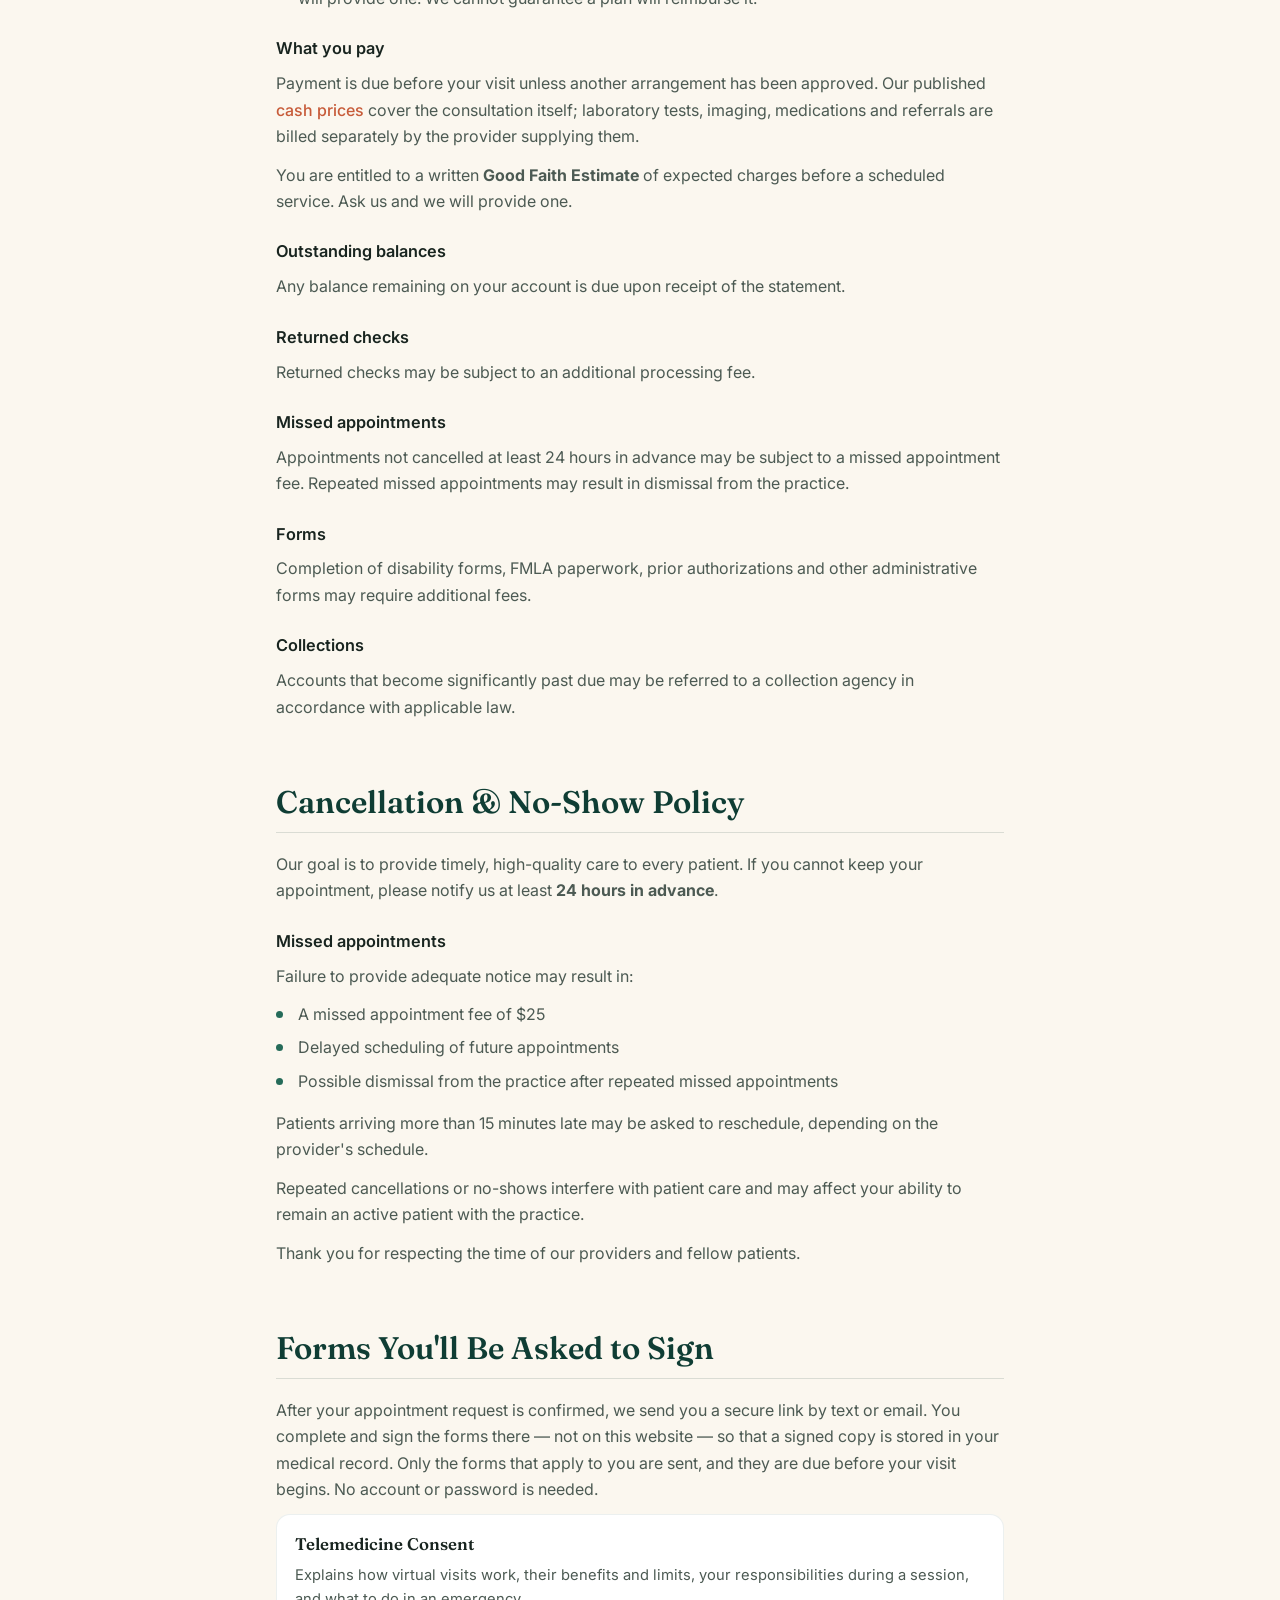
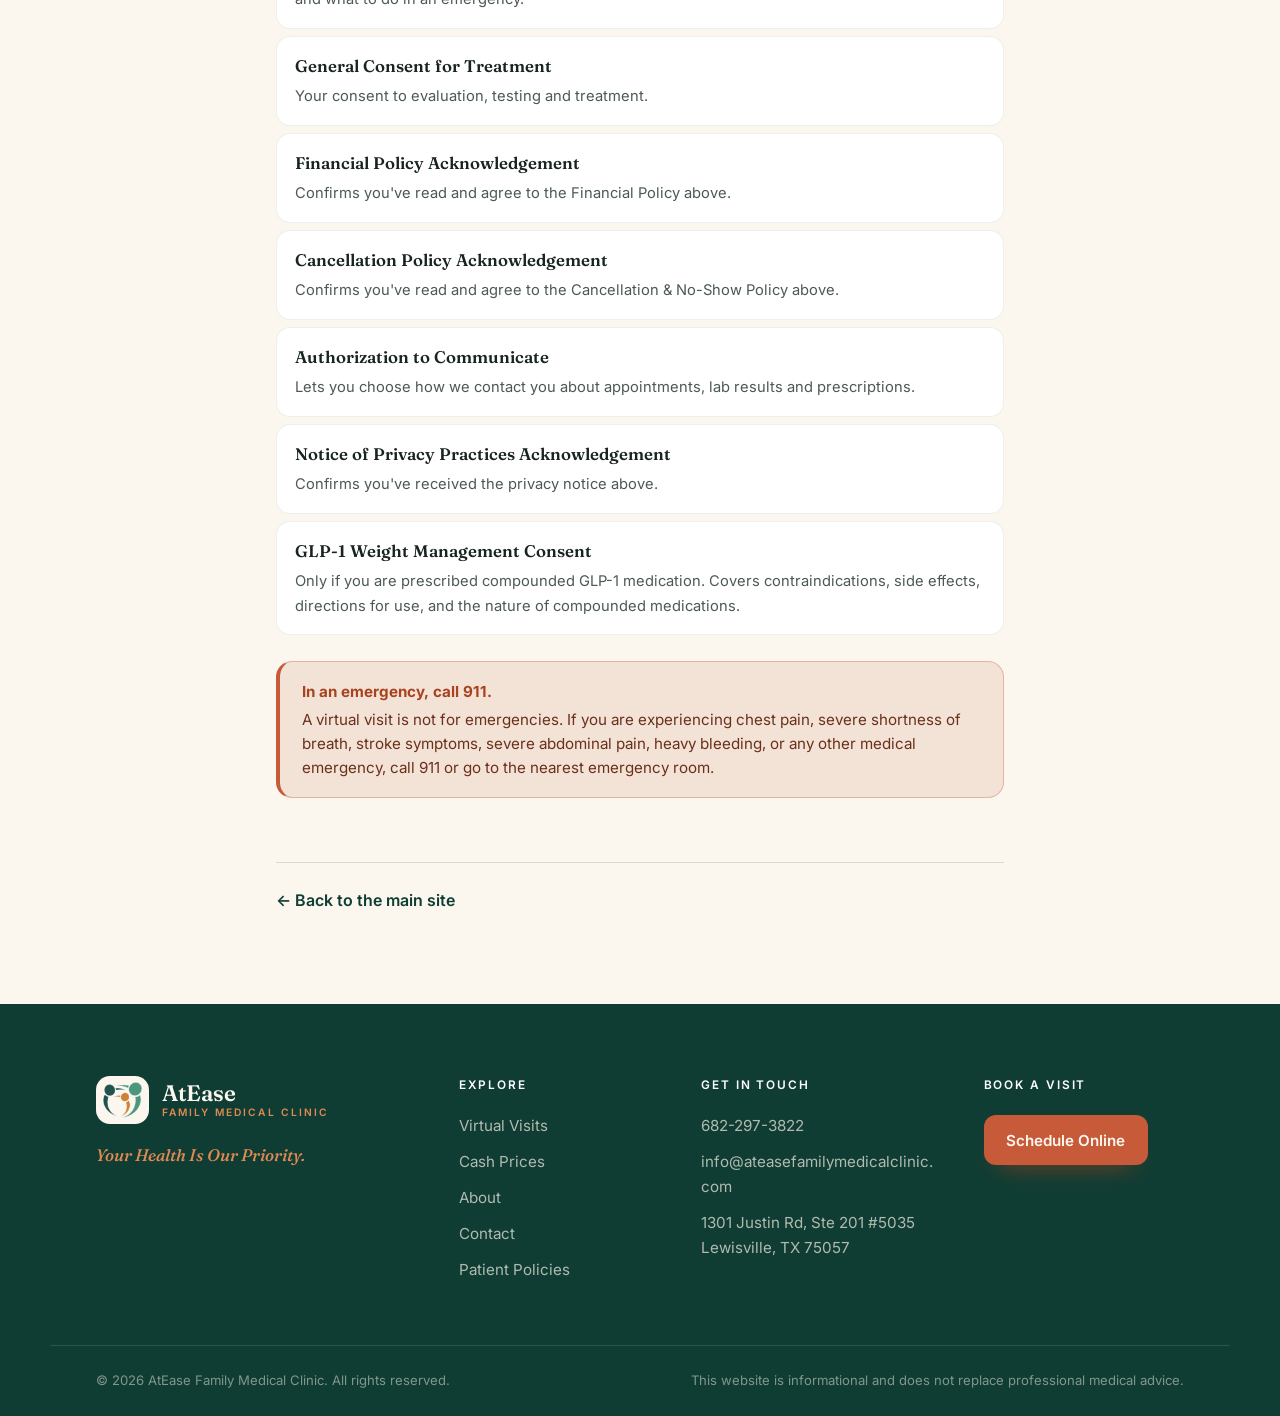
==== commit e10a3381: "Set the clinic ZIP to 75057 Owner's instruction. Updated in all four places: the contact block, the " ====
--- a/policies.html
+++ b/policies.html
@@ -381,7 +381,7 @@
       <h5>Get in touch</h5>
       <a href="tel:6822973822">682-297-3822</a>
       <a href="mailto:info@ateasefamilymedicalclinic.com">info@ateasefamilymedicalclinic.com</a>
-      <span>1301 Justin Rd, Ste 201 #5035<br>Lewisville, TX 75077</span>
+      <span>1301 Justin Rd, Ste 201 #5035<br>Lewisville, TX 75057</span>
     </div>
 
     <div class="footer__col">
